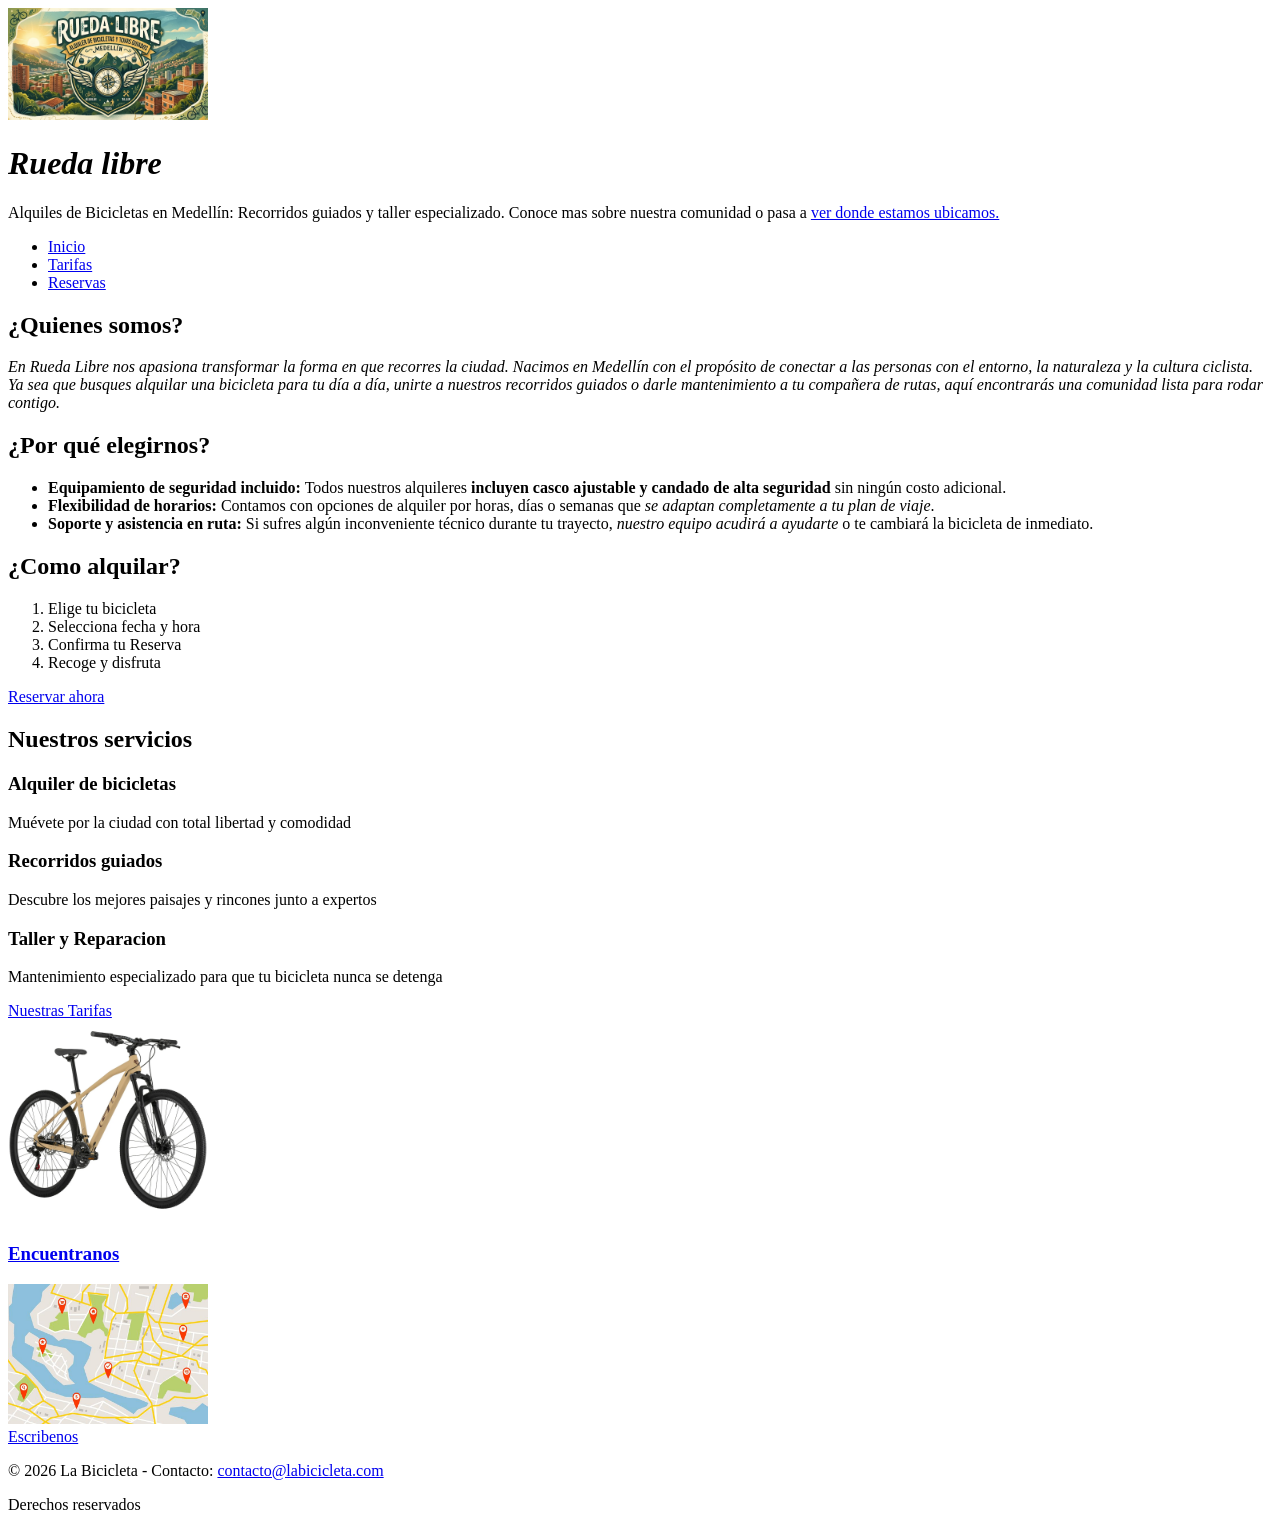
==== index.html @ 4941e39b "reto dia 2" ====
<!DOCTYPE html>
<html lang="es">
<head>
    <meta charset="UTF-8">
    <meta name="viewport" content="width=device-width, initial-scale=1.0">
    <title>Rueda libre</title>
</head>
<body>
    <header>
        <img src="img/portada.jfif" alt="Rua's logo" width="200">
        <h1><strong><em>Rueda libre</em></strong></h1>
        <p>Alquiles de Bicicletas en Medellín: Recorridos guiados y taller especializado.
            Conoce mas sobre nuestra comunidad o pasa a <a href="#encuentranos">ver donde estamos ubicamos.<br></a>
        </p>
    </header>
    <nav>
        <ul>
            <li><a href="index.html">Inicio</a></li>
            <li><a href="paginas/tarifas.html">Tarifas</a></li>
            <li><a href="paginas/reservas.html">Reservas</a></li>
        </ul>
    </nav>
    <main>
        <section>
            <h2>¿Quienes somos?</h2>
            <p>
            <em>En Rueda Libre nos apasiona transformar la forma en que recorres la ciudad. Nacimos en Medellín con el propósito de
            conectar a las personas con el entorno, la naturaleza y la cultura ciclista. Ya sea que busques alquilar una bicicleta
            para tu día a día, unirte a nuestros recorridos guiados o darle mantenimiento a tu compañera de rutas, aquí encontrarás
            una comunidad lista para rodar contigo.</em>
            </p>
        </section>
        <section>
            <h2>¿Por qué elegirnos?</h2>
            <ul>
                <li><strong>Equipamiento de seguridad incluido:</strong> Todos nuestros alquileres <b>incluyen casco ajustable y
                        candado de alta seguridad</b> sin ningún costo adicional.</li>
                <li><strong>Flexibilidad de horarios:</strong> Contamos con opciones de alquiler por horas, días o semanas que <i>se
                        adaptan completamente a tu plan de viaje</i>.</li>
                <li><strong>Soporte y asistencia en ruta:</strong> Si sufres algún inconveniente técnico durante tu trayecto,
                    <i>nuestro equipo acudirá a ayudarte</i> o te cambiará la bicicleta de inmediato.</li>
            </ul>
        </section>
        <section>
            <h2>¿Como alquilar?</h2>
            <ol>
                <li>Elige tu bicicleta</li>
                <li>Selecciona fecha y hora </li>
                <li>Confirma tu Reserva</li>
                <li>Recoge y disfruta</li>
            </ol>
            <p>
                <a href="./paginas/reservas.html#formulario">Reservar ahora</a>
            </p>
        </section>
        <section>
            <h2>Nuestros servicios</h2>
            <section class="servicios-grid">
                <!--
                <dl>                    
                    <dt><strong>Alquiler de bicicletas</strong></dt>
                    <dd>Muévete por la ciudad con total libertad y comodidad</dd>
                    <dt><strong>Recorridos guiados</strong></dt>
                    <dd>Descubre los mejores paisajes y rincones junto a expertos</dd>
                    <dt><strong>Taller y Reparacion</strong></dt>
                    <dd>Mantenimiento especializado para que tu bicicleta nunca se detenga</dd>
                </dl>
                -->
                <article>
                    <h3>Alquiler de bicicletas</h3>
                    <p>Muévete por la ciudad con total libertad y comodidad</p>
                </article>
                <article>
                    <h3>Recorridos guiados</h3>
                    <p>Descubre los mejores paisajes y rincones junto a expertos</p>
                </article>
                <article>
                    <h3>Taller y Reparacion</h3>
                    <p>Mantenimiento especializado para que tu bicicleta nunca se detenga</p>
                </article>
            </section>
        <a href="./paginas/tarifas.html#tarifas_recorridos">Nuestras Tarifas<br></a>
        <img src="img/Bicicleta.webp " alt="Bicicletas de calidad" width="200"><br>
        </section>
    </main>    
        
    <section id="encuentranos">
        <h3><a href="https://www.google.com/maps/place/Museo+de+Arte+Moderno+de+Medell%C3%ADn/@6.2237797,-75.57384,17z/data=!3m1!4b1!4m6!3m5!1s0x8e4429cb4b831d87:0x798ce407ef052ca9!8m2!3d6.2237797!4d-75.57384!16s%2Fm%2F0nd4j6l?entry=ttu&g_ep=EgoyMDI2MTAxOC4wIKXMDSoASAFQAw%3D%3D" target="_blank">Encuentranos<br></a></h3>
        <a href="https://www.google.com/maps/place/Museo+de+Arte+Moderno+de+Medell%C3%ADn/@6.2237797,-75.57384,17z/data=!3m1!4b1!4m6!3m5!1s0x8e4429cb4b831d87:0x798ce407ef052ca9!8m2!3d6.2237797!4d-75.57384!16s%2Fm%2F0nd4j6l?entry=ttu&g_ep=EgoyMDI2MTAxOC4wIKXMDSoASAFQAw%3D%3D" target="_blank">
            <img src="img/mapa.jpg" alt="Ubicacion en tiempo real" width="200"><br>
        </a>
        <a href="mailto:santirua2011@hotmail.com" target="_blank">Escribenos<br></a>
    </section>

    <footer>
        <p>&copy; 2026 La Bicicleta - Contacto: <a href="mailto:contacto@labicicleta.com">contacto@labicicleta.com</a></p>
        <p>Derechos reservados</p>
    </footer>
    
</body>
</html>
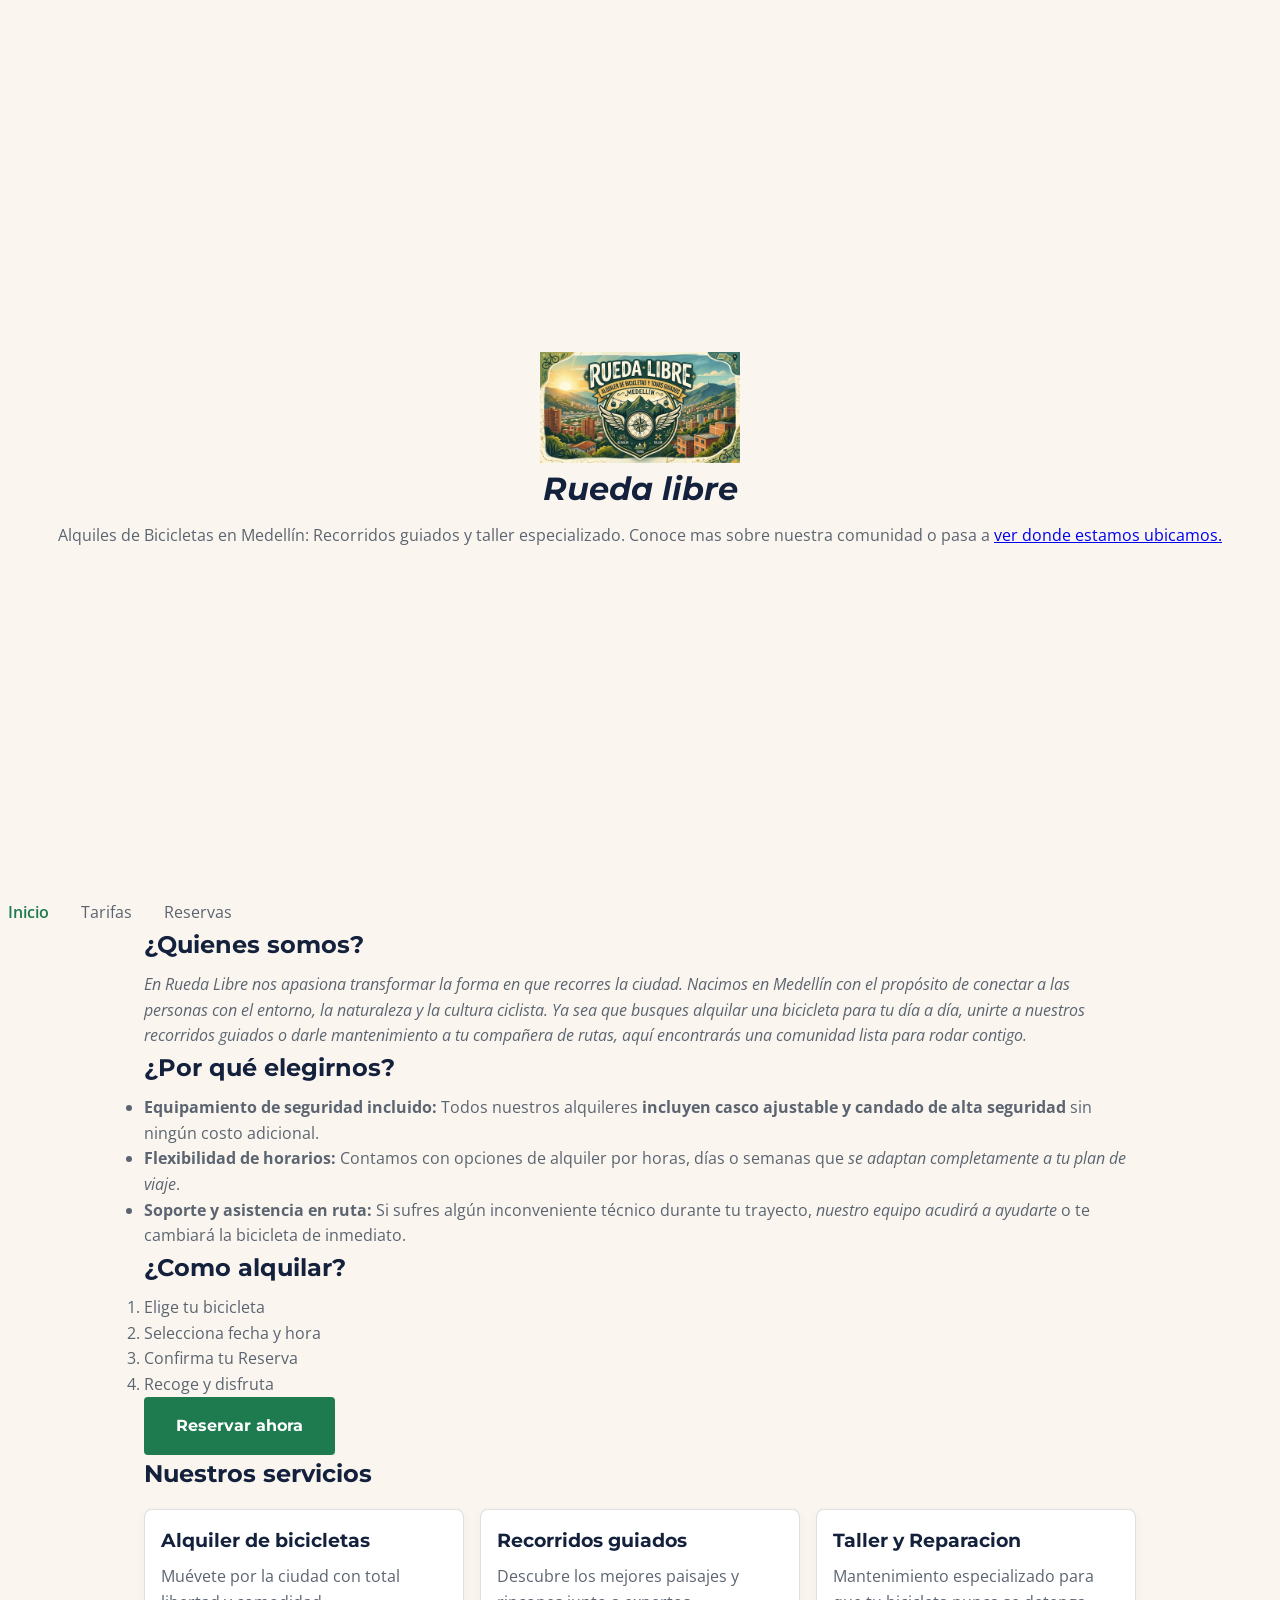
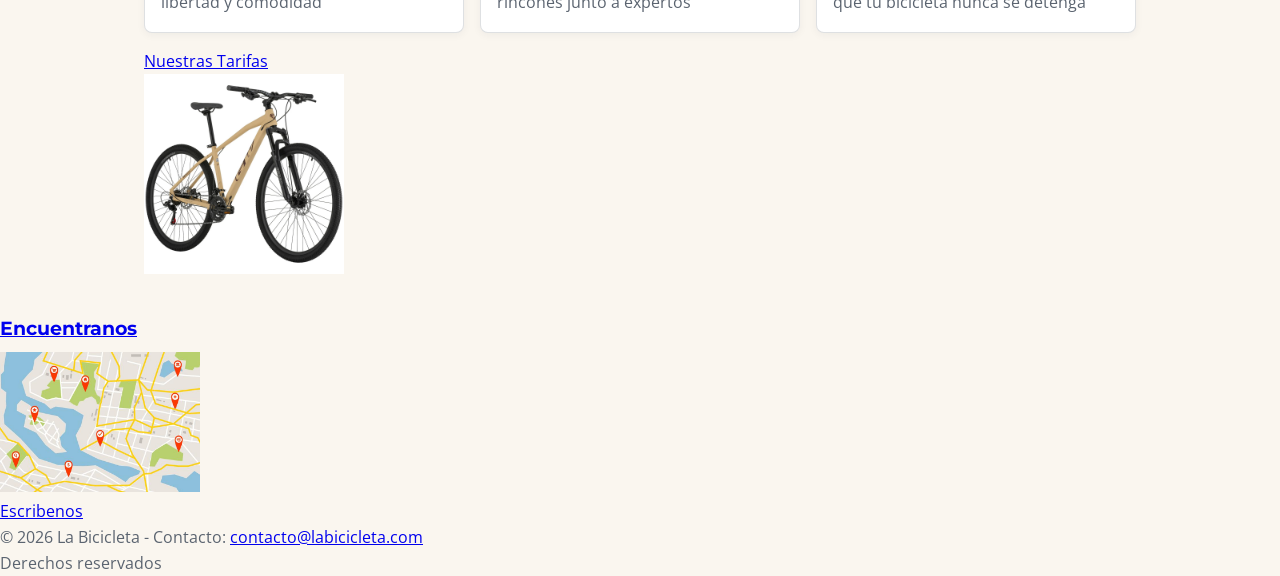
==== commit 722a5518: "css casi terminado" ====
--- a/index.html
+++ b/index.html
@@ -4,6 +4,11 @@
     <meta charset="UTF-8">
     <meta name="viewport" content="width=device-width, initial-scale=1.0">
     <title>Rueda libre</title>
+    <link rel="stylesheet" href="./css/styles.css">
+    <link rel="preconnect" href="https://fonts.googleapis.com">
+    <link rel="preconnect" href="https://fonts.gstatic.com" crossorigin>
+    <link href="https://fonts.googleapis.com/css2?family=Montserrat:ital,wght@0,100..900;1,100..900&family=Open+Sans:ital,wght@0,300..800;1,300..800&display=swap" rel="stylesheet">
+    
 </head>
 <body>
     <header>
@@ -14,8 +19,8 @@
         </p>
     </header>
     <nav>
-        <ul>
-            <li><a href="index.html">Inicio</a></li>
+        <ul id="menu">
+            <li><a href="index.html" class="activo">Inicio</a></li>
             <li><a href="paginas/tarifas.html">Tarifas</a></li>
             <li><a href="paginas/reservas.html">Reservas</a></li>
         </ul>
@@ -50,10 +55,9 @@
                 <li>Recoge y disfruta</li>
             </ol>
             <p>
-                <a href="./paginas/reservas.html#formulario">Reservar ahora</a>
+                <a href="./paginas/reservas.html#formulario" class="btn">Reservar ahora</a>
             </p>
         </section>
-        <section>
             <h2>Nuestros servicios</h2>
             <section class="servicios-grid">
                 <!--
@@ -78,14 +82,17 @@
                     <h3>Taller y Reparacion</h3>
                     <p>Mantenimiento especializado para que tu bicicleta nunca se detenga</p>
                 </article>
+                <p>
+                    <a href="./paginas/tarifas.html#tarifas_recorridos">Nuestras Tarifas<br></a>
+                    <img src="img/Bicicleta.webp" alt="Bicicletas de calidad" width="200"><br>
+                </p>
             </section>
-        <a href="./paginas/tarifas.html#tarifas_recorridos">Nuestras Tarifas<br></a>
-        <img src="img/Bicicleta.webp " alt="Bicicletas de calidad" width="200"><br>
-        </section>
+            
+        
     </main>    
         
     <section id="encuentranos">
-        <h3><a href="https://www.google.com/maps/place/Museo+de+Arte+Moderno+de+Medell%C3%ADn/@6.2237797,-75.57384,17z/data=!3m1!4b1!4m6!3m5!1s0x8e4429cb4b831d87:0x798ce407ef052ca9!8m2!3d6.2237797!4d-75.57384!16s%2Fm%2F0nd4j6l?entry=ttu&g_ep=EgoyMDI2MTAxOC4wIKXMDSoASAFQAw%3D%3D" target="_blank">Encuentranos<br></a></h3>
+        <h3><a href="https://www.google.com/maps/place/Museo+de+Arte+Moderno+de+Medell%C3%ADn/@6.2237797,-75.57384,17z/data=!3m1!4b1!4m6!3m5!1s0x8e4429cb4b831d87:0x798ce407ef052ca9!8m2!3d6.2237797!4d-75.57384!16s%2Fm%2F0nd4j6l?entry=ttu&g_ep=EgoyMDI2MTAxOC4wIKXMDSoASAFQAw%3D%3D" target="_blank">Encuentranos</a></h3>
         <a href="https://www.google.com/maps/place/Museo+de+Arte+Moderno+de+Medell%C3%ADn/@6.2237797,-75.57384,17z/data=!3m1!4b1!4m6!3m5!1s0x8e4429cb4b831d87:0x798ce407ef052ca9!8m2!3d6.2237797!4d-75.57384!16s%2Fm%2F0nd4j6l?entry=ttu&g_ep=EgoyMDI2MTAxOC4wIKXMDSoASAFQAw%3D%3D" target="_blank">
             <img src="img/mapa.jpg" alt="Ubicacion en tiempo real" width="200"><br>
         </a>
--- a/css/styles.css
+++ b/css/styles.css
@@ -0,0 +1,262 @@
+*,
+*::before,
+*::after {
+    box-sizing: border-box;
+    margin: 0;
+    padding: 0;
+}
+
+main{
+
+    max-width: 65rem; 
+    margin: 0 auto; 
+    padding: 0 1.5rem;
+}
+
+header {
+    min-height: 100vh;/* Ocupa al menos el 100% del alto de la pantalla del usuario */
+    display: flex;
+    flex-direction: column;
+    justify-content: center;
+    align-items: center;
+    text-align: center;
+}
+
+:root {
+    --color-primario: #5d44ff;
+    --verde-ruta: #1E7A4F;
+    --naranja-pedal: #F39A2B;
+    --azul-noche: #14213D;
+    --crema: #FAF6EF;
+    --gris-asfalto: #5B6470;
+    --blanco: #FFFFFF;
+
+    /* familia tipografica */
+    --tipog-titulo: 'Montserrat', system-ui, -apple-system, sans-serif;
+    --tipog-cuerpo: 'Open Sans', system-ui, -apple-system, BlinkMacSystemFont, 'Segoe UI', Roboto, Oxygen, Ubuntu, Cantarell, sans-serif;
+
+    /*espaciado*/
+    --espacio-sm: 0.5rem;   /* Pequeño (aprox. 8px) */
+    --espacio-md: 1rem;     /* Mediano (aprox. 16px) */
+    --espacio-lg: 2rem;     /* Grande (aprox. 32px) */
+
+}
+
+body {
+    background-color: var(--crema);
+    color: var(--gris-asfalto);
+    font-family: var(--tipog-cuerpo);
+    line-height: 1.6;
+}
+h1, h2, h3 {
+    font-family: var(--tipog-titulo);
+    color: var(--azul-noche);
+    margin-bottom: var(--espacio-sm);
+}
+
+
+.card {
+    padding: var(--espacio-md);
+    border-radius: var(--espacio-md);
+    margin-bottom: var(--espacio-lg);
+
+}
+
+
+.btn {
+    background: var(--verde-ruta);
+    color: #FFF;
+    border: none;
+    font-family: var(--tipog-titulo);
+    padding: 0.75rem 1.5rem;
+    border-radius: 4px;
+    font-weight: bold;
+    cursor: pointer;
+    text-decoration: none;
+    display: inline-block;
+    text-align: center;
+    transition: background-color 0.2s ease, color 0.2s ease;
+}
+
+.btn:hover {
+    filter: brightness(1.15);
+    background-color: var(--naranja-pedal);
+    color: var(--azul-noche);
+}
+
+.btn:focus{
+    background-color: var(--naranja-pedal);
+    color: var(--azul-noche);
+    outline: 3px solid var(--azul-noche);
+    outline-offset: 2px;
+}
+
+
+.seccion-clara {
+    background-color: var(--crema);
+    color: var(--gris-asfalto);
+}
+
+.seccion-clara h1,
+.seccion-clara h2,
+.seccion-clara h3 {
+    color: var(--azul-noche);    
+}
+
+.seccion-oscura {
+    background-color: var(--azul-noche);
+    color: var(--blanco);    
+}
+
+.seccion-oscura h1,
+.seccion-oscura h2,
+.seccion-oscura h3 {
+    color: var(--crema);
+}
+
+#menu a {
+    color: var(--gris-asfalto);
+    text-decoration: none;
+    padding: 0.25rem 0.5rem;
+    transition: color 0.2s ease;
+}
+
+#menu a.activo {
+    color: var(--verde-ruta);
+    font-weight: 600;
+}
+#menu a:hover {
+    color: var(--naranja-pedal);
+}
+#menu a:focus {
+    outline: 2px solid var(--naranja-pedal);
+    outline-offset: 2px;
+    background-color: rgba(243, 154, 43, 0.1);
+}
+
+#menu {
+    list-style: none;
+    display: flex;
+    gap: var(--espacio-md);
+    align-items: center;
+}
+
+input:focus, 
+textarea:focus, 
+select:focus {
+    outline: none;
+    border-color: var(--naranja-pedal);
+    box-shadow: 0 0 0 3px rgba(243, 154, 43, 0.3);
+}
+
+input[type="text"],
+input[type="email"],
+input[type="date"],
+input[type="tel"],
+input[type="number"],
+select,
+textarea {
+    width: 100%;
+    padding: 0.75rem 1rem;
+    border: 1px solid rgba(91, 100, 112, 0.3);
+    border-radius: 4px;
+    background-color: var(--blanco);
+    font-family: var(--tipog-cuerpo);
+    color: var(--gris-asfalto);
+}
+
+.servicios-grid {
+    display: grid;
+    grid-template-columns: repeat(auto-fit, minmax(250px, 1fr));
+    gap: var(--espacio-md);
+    margin-top: var(--espacio-md);
+    margin-bottom: var(--espacio-lg);
+}
+
+.servicios-grid article {
+    background-color: var(--blanco);
+    border: 1px solid rgba(91, 100, 112, 0.2);
+    border-radius: var(--espacio-sm);
+    padding: var(--espacio-md);
+    /* Relleno interior con variable */
+    box-shadow: 0 2px 8px rgba(20, 33, 61, 0.05);
+    /* Sombra ligera con azul noche */
+    transition: transform 0.2s ease, box-shadow 0.2s ease;
+}
+
+.servicios-grid article:hover {
+    transform: translate(-4px);
+    box-shadow: 0 4px 12 px rgba(20, 33, 61, 0.1);
+}
+
+.servicios-grid article img {
+    width: 100%;
+    height: auto;
+    border-radius: 4px;
+    margin-bottom: var(--espacio-md);
+}
+
+table {
+    width: 100%;
+    border-collapse: collapse;
+    margin-bottom: var(--espacio-md);
+    background-color: var(--espacio-md);
+    border-radius: 4px;
+    overflow: hidden;
+    box-shadow: 0 2px 8px rgba(20, 33, 61, 0.05);
+}
+
+th, td{
+    padding: 0.75rem 1rem;
+    text-align: left;
+    border-bottom: 1px solid rgba(91, 100, 112, 0.2);
+}
+
+th {
+    background-color: var(--azul-noche);
+    color: var(--blanco);
+    font-family: var(--tipog-titulo);
+    font-weight: bold;
+}
+
+tbody tr:nth-child(even) {
+    background-color: var(--crema);
+}
+
+tbody tr:hover {
+    background-color: rgba(243, 154, 43, 0.05);
+}
+
+.form-group,
+form div {
+    margin-bottom: var(--espacio-md);
+}
+
+label {
+    display: block;
+    margin-bottom: var(--espacio-md);
+    font-family: var(--tipog-titulo);
+    font-weight: 600;
+    color: var(--azul-noche);
+}
+
+button[type="submit"],
+.btn {
+    padding: 1rem 2rem;
+        font-size: 1rem;
+        font-family: var(--tipog-titulo);
+        font-weight: 700;
+        background-color: var(--verde-ruta);
+        color: var(--blanco);
+        border: none;
+        border-radius: 4px;
+        cursor: pointer;
+        display: inline-block;
+        transition: background-color 0.2s ease;
+}
+
+button[type="submit"]:hover,
+.btn:hover {
+    background-color: var(--naranja-pedal);
+    color: var(--azul-noche);
+}
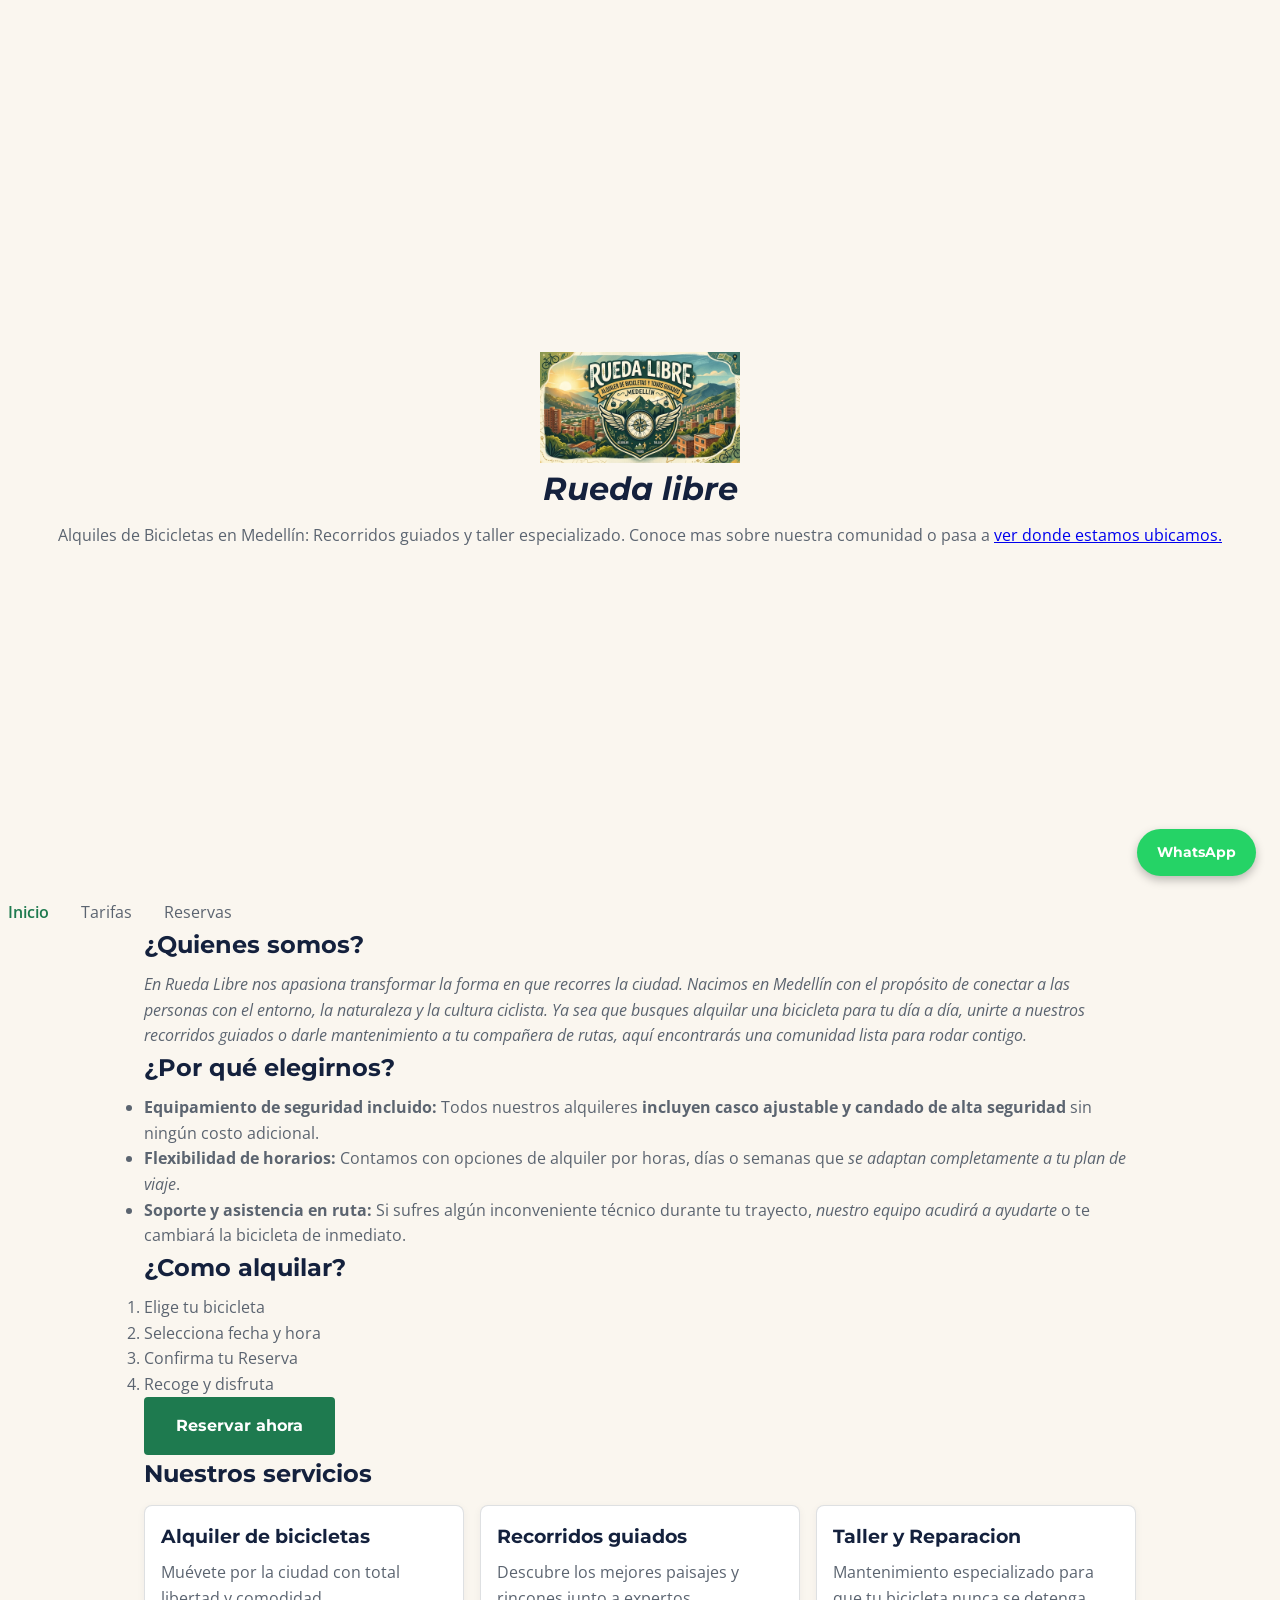
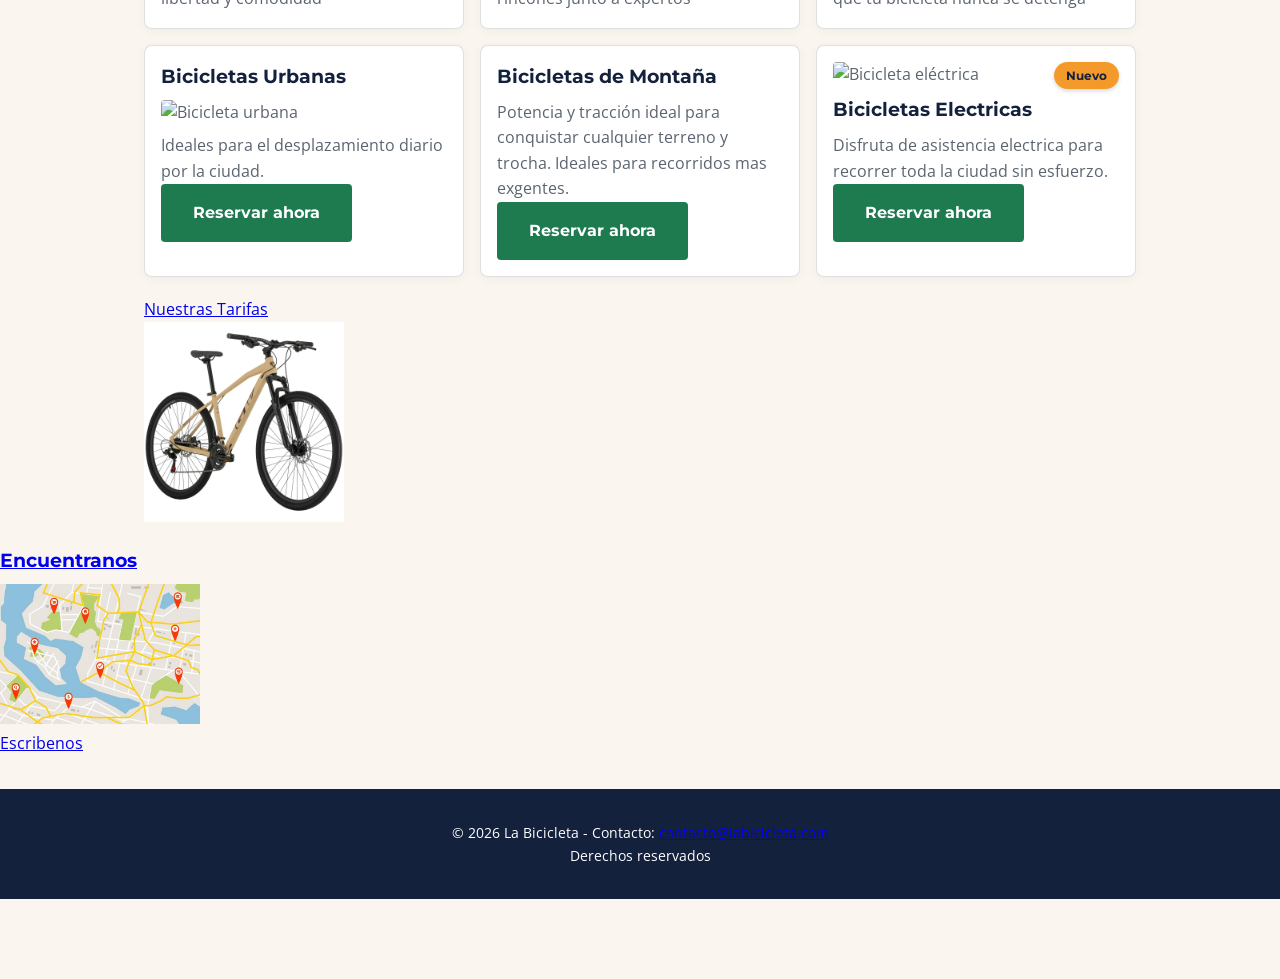
==== commit 0eb1bbb2: "feat dia 3" ====
--- a/index.html
+++ b/index.html
@@ -70,17 +70,35 @@
                     <dd>Mantenimiento especializado para que tu bicicleta nunca se detenga</dd>
                 </dl>
                 -->
-                <article>
+                <article class="tarjeta">
                     <h3>Alquiler de bicicletas</h3>
                     <p>Muévete por la ciudad con total libertad y comodidad</p>
                 </article>
-                <article>
+                <article class="tarjeta">
                     <h3>Recorridos guiados</h3>
                     <p>Descubre los mejores paisajes y rincones junto a expertos</p>
                 </article>
-                <article>
+                <article class="tarjeta">
                     <h3>Taller y Reparacion</h3>
                     <p>Mantenimiento especializado para que tu bicicleta nunca se detenga</p>
+                </article>
+                <article class="tarjeta">
+                    <h3>Bicicletas Urbanas</h3>
+                    <img src="../img/bicicleta-urbana.jpg" alt="Bicicleta urbana">
+                    <p>Ideales para el desplazamiento diario por la ciudad.</p>
+                    <a href="paginas/reservas.html" class="btn">Reservar ahora</a>
+                </article>
+                <article class="tarjeta">
+                    <h3>Bicicletas de Montaña</h3>
+                    <p>Potencia y tracción ideal para conquistar cualquier terreno y trocha. Ideales para recorridos mas exgentes.</p>
+                    <a href="paginas/reservas.html" class="btn">Reservar ahora</a>
+                </article>
+                <article class="tarjeta">
+                    <span class="etiqueta-nuevo">Nuevo</span>
+                    <img src="../img/bicicleta-electrica.jpg" alt="Bicicleta eléctrica">
+                    <h3>Bicicletas Electricas</h3>
+                    <p>Disfruta de asistencia electrica para recorrer toda la ciudad sin esfuerzo. </p>
+                    <a href="paginas/reservas.html" class="btn">Reservar ahora</a>
                 </article>
                 <p>
                     <a href="./paginas/tarifas.html#tarifas_recorridos">Nuestras Tarifas<br></a>
@@ -100,6 +118,9 @@
     </section>
 
     <footer>
+        <a href="https://wa.me/573000000000" target="_blank" rel="noopener noreferrer" class="btn-whatsapp">
+            WhatsApp
+        </a>
         <p>&copy; 2026 La Bicicleta - Contacto: <a href="mailto:contacto@labicicleta.com">contacto@labicicleta.com</a></p>
         <p>Derechos reservados</p>
     </footer>
--- a/css/styles.css
+++ b/css/styles.css
@@ -1,27 +1,4 @@
-*,
-*::before,
-*::after {
-    box-sizing: border-box;
-    margin: 0;
-    padding: 0;
-}
-
-main{
-
-    max-width: 65rem; 
-    margin: 0 auto; 
-    padding: 0 1.5rem;
-}
-
-header {
-    min-height: 100vh;/* Ocupa al menos el 100% del alto de la pantalla del usuario */
-    display: flex;
-    flex-direction: column;
-    justify-content: center;
-    align-items: center;
-    text-align: center;
-}
-
+/* Variables de diseño */
 :root {
     --color-primario: #5d44ff;
     --verde-ruta: #1E7A4F;
@@ -42,59 +19,41 @@
 
 }
 
+/*Configuracion global*/
+
+*,
+*::before,
+*::after {
+    box-sizing: border-box;
+    margin: 0;
+    padding: 0;
+}
+
 body {
     background-color: var(--crema);
     color: var(--gris-asfalto);
     font-family: var(--tipog-cuerpo);
     line-height: 1.6;
-}
+    padding-bottom: 5rem;
+}
+
+main{
+
+    max-width: 65rem; 
+    margin: 0 auto; 
+    padding: 0 1.5rem;
+}
+
 h1, h2, h3 {
     font-family: var(--tipog-titulo);
     color: var(--azul-noche);
     margin-bottom: var(--espacio-sm);
 }
 
-
-.card {
-    padding: var(--espacio-md);
-    border-radius: var(--espacio-md);
-    margin-bottom: var(--espacio-lg);
-
-}
-
-
-.btn {
-    background: var(--verde-ruta);
-    color: #FFF;
-    border: none;
-    font-family: var(--tipog-titulo);
-    padding: 0.75rem 1.5rem;
-    border-radius: 4px;
-    font-weight: bold;
-    cursor: pointer;
-    text-decoration: none;
-    display: inline-block;
-    text-align: center;
-    transition: background-color 0.2s ease, color 0.2s ease;
-}
-
-.btn:hover {
-    filter: brightness(1.15);
-    background-color: var(--naranja-pedal);
-    color: var(--azul-noche);
-}
-
-.btn:focus{
-    background-color: var(--naranja-pedal);
-    color: var(--azul-noche);
-    outline: 3px solid var(--azul-noche);
-    outline-offset: 2px;
-}
-
-
-.seccion-clara {
-    background-color: var(--crema);
-    color: var(--gris-asfalto);
+.seccion-oscura h1,
+.seccion-oscura h2,
+.seccion-oscura h3 {
+    color: var(--crema);
 }
 
 .seccion-clara h1,
@@ -103,15 +62,22 @@
     color: var(--azul-noche);    
 }
 
-.seccion-oscura {
-    background-color: var(--azul-noche);
-    color: var(--blanco);    
-}
-
-.seccion-oscura h1,
-.seccion-oscura h2,
-.seccion-oscura h3 {
-    color: var(--crema);
+/*Encabezado y navegacion*/
+
+header {
+    min-height: 100vh;/* Ocupa al menos el 100% del alto de la pantalla del usuario */
+    display: flex;
+    flex-direction: column;
+    justify-content: center;
+    align-items: center;
+    text-align: center;
+}
+
+#menu {
+    list-style: none;
+    display: flex;
+    gap: var(--espacio-md);
+    align-items: center;
 }
 
 #menu a {
@@ -134,19 +100,110 @@
     background-color: rgba(243, 154, 43, 0.1);
 }
 
-#menu {
-    list-style: none;
-    display: flex;
+/*Tarjetas y servicios*/
+
+.servicios-grid {
+    display: grid;
+    grid-template-columns: repeat(auto-fit, minmax(250px, 1fr));
     gap: var(--espacio-md);
-    align-items: center;
-}
-
-input:focus, 
-textarea:focus, 
-select:focus {
-    outline: none;
-    border-color: var(--naranja-pedal);
-    box-shadow: 0 0 0 3px rgba(243, 154, 43, 0.3);
+    margin-top: var(--espacio-md);
+    margin-bottom: var(--espacio-md);
+}
+
+
+
+.servicios-grid article img {
+    width: 100%;
+    height: auto;
+    border-radius: 4px;
+    margin-bottom: var(--espacio-md);
+}
+.tarjeta, 
+.servicios-grid article {
+    position: relative;
+    background-color: var(--blanco);
+    border: 1px solid rgba(91, 100, 112, 0.2);
+    border-radius: var(--espacio-sm);
+    padding: var(--espacio-md);
+    box-shadow: 0 2px 8px rgba(20, 33, 61, 0.05);
+    overflow: hidden;
+    transition: transform 0.2s ease, box-shadow 0.2s ease;
+}
+.tarjeta, 
+.servicios-grid article:hover {
+    transform: translateY(-4px);
+    box-shadow: 0 4px 12px rgba(20, 33, 61, 0.1);
+}
+
+.tarjeta img,
+.servicios-grid article img {
+    width: 100%;
+    height: auto;
+    border-radius: 4px;
+    margin-bottom: var(--espacio-sm);
+}
+
+.etiqueta-nuevo {
+    position: absolute;
+    top: 1rem;
+    right: 1rem;
+    background-color: var(--naranja-pedal);
+    color: var(--azul-noche);
+    font-family: var(--tipog-titulo);
+    font-size: 0.75rem;
+    font-weight: bold;
+    padding: 0.25rem 0.75rem;
+    border-radius: 50px;
+    box-shadow: 0 2px 4px rgba(0, 0, 0, 0.15);
+    z-index: 10;
+}
+
+/*Tablas */
+
+table {
+    width: 100%;
+    border-collapse: collapse;
+    margin-bottom: var(--espacio-md);
+    background-color: var(--blanco);
+    border-radius: 4px;
+    overflow: hidden;
+    box-shadow: 0 2px 8px rgba(20, 33, 61, 0.05);
+}
+
+th, td{
+    padding: 0.75rem 1rem;
+    text-align: left;
+    border-bottom: 1px solid rgba(91, 100, 112, 0.2);
+}
+
+th {
+    background-color: var(--azul-noche);
+    color: var(--blanco);
+    font-family: var(--tipog-titulo);
+    font-weight: bold;
+}
+
+tbody tr:nth-child(even) {
+    background-color: var(--crema);
+}
+
+tbody tr:hover {
+    background-color: rgba(243, 154, 43, 0.05);
+}
+
+/*Formularios*/
+
+.formulario,
+form div {
+    margin-bottom: var(--espacio-md);
+}
+
+label {
+    display: block;
+    margin-bottom: var(--espacio-md);
+    font-family: var(--tipog-titulo);
+    font-weight: 600;
+    color: var(--azul-noche);
 }
 
 input[type="text"],
@@ -165,98 +222,95 @@
     color: var(--gris-asfalto);
 }
 
-.servicios-grid {
-    display: grid;
-    grid-template-columns: repeat(auto-fit, minmax(250px, 1fr));
-    gap: var(--espacio-md);
-    margin-top: var(--espacio-md);
-    margin-bottom: var(--espacio-lg);
-}
-
-.servicios-grid article {
-    background-color: var(--blanco);
-    border: 1px solid rgba(91, 100, 112, 0.2);
-    border-radius: var(--espacio-sm);
-    padding: var(--espacio-md);
-    /* Relleno interior con variable */
-    box-shadow: 0 2px 8px rgba(20, 33, 61, 0.05);
-    /* Sombra ligera con azul noche */
-    transition: transform 0.2s ease, box-shadow 0.2s ease;
-}
-
-.servicios-grid article:hover {
-    transform: translate(-4px);
-    box-shadow: 0 4px 12 px rgba(20, 33, 61, 0.1);
-}
-
-.servicios-grid article img {
-    width: 100%;
-    height: auto;
-    border-radius: 4px;
-    margin-bottom: var(--espacio-md);
-}
-
-table {
-    width: 100%;
-    border-collapse: collapse;
-    margin-bottom: var(--espacio-md);
-    background-color: var(--espacio-md);
-    border-radius: 4px;
-    overflow: hidden;
-    box-shadow: 0 2px 8px rgba(20, 33, 61, 0.05);
-}
-
-th, td{
-    padding: 0.75rem 1rem;
-    text-align: left;
-    border-bottom: 1px solid rgba(91, 100, 112, 0.2);
-}
-
-th {
+input:focus, 
+textarea:focus, 
+select:focus {
+    outline: none;
+    border-color: var(--naranja-pedal);
+    box-shadow: 0 0 0 3px rgba(243, 154, 43, 0.3);
+}
+
+/*Botones*/
+
+.btn,
+button[type="submit"] {
+    display: inline-block;
+    padding: 1rem 2rem;
+    font-size: 1rem;
+    font-family: var(--tipog-titulo);
+    font-weight: 700;
+    background-color: var(--verde-ruta);
+    color: var(--blanco);
+    border: none;
+    border-radius: 4px;
+    cursor: pointer;
+    text-decoration: none;
+    text-align: center;
+    transition: background-color 0.2s ease;
+}
+
+button[type="submit"]:hover,
+.btn:hover {
+    filter: brightness(1.15);
+    background-color: var(--naranja-pedal);
+    color: var(--azul-noche);
+}
+.btn:focus{
+    background-color: var(--naranja-pedal);
+    color: var(--azul-noche);
+    outline: 3px solid var(--azul-noche);
+    outline-offset: 2px;
+}
+
+
+.btn-whatsapp{
+    position: fixed;
+    bottom: 1.5rem;
+    right: 1.5rem;
+    background-color: #25D366;
+    color: #FFFFFF;
+    font-family: var(--tipog-titulo);
+    font-size: 0.9rem;
+    font-weight: bold;
+    padding: 0.75rem 1.25rem;
+    border-radius: 50px;
+    text-decoration: none;
+    box-shadow: 0 4px 10px rgba(0, 0, 0, 0.25);
+    z-index: 1000;
+    transition: transform 0.2s ease, background-color 0.2s ease;
+}
+
+.btn-whatsapp:hover{
+    background-color: #128C7E;
+    transform: translateY(-2px);
+}
+.btn-whatsapp:focus{
+    outline: none;
+    box-shadow: 0 0 0 3px rgba(37, 211, 102, 0.4);
+}
+
+
+/*Secciones claras y contenedores*/
+
+.seccion-clara {
+    background-color: var(--crema);
+    color: var(--gris-asfalto);
+    padding: var(--espacio-md) 0;
+}
+
+.seccion-oscura {
     background-color: var(--azul-noche);
     color: var(--blanco);
-    font-family: var(--tipog-titulo);
-    font-weight: bold;
-}
-
-tbody tr:nth-child(even) {
-    background-color: var(--crema);
-}
-
-tbody tr:hover {
-    background-color: rgba(243, 154, 43, 0.05);
-}
-
-.form-group,
-form div {
-    margin-bottom: var(--espacio-md);
-}
-
-label {
-    display: block;
-    margin-bottom: var(--espacio-md);
-    font-family: var(--tipog-titulo);
-    font-weight: 600;
-    color: var(--azul-noche);
-}
-
-button[type="submit"],
-.btn {
-    padding: 1rem 2rem;
-        font-size: 1rem;
-        font-family: var(--tipog-titulo);
-        font-weight: 700;
-        background-color: var(--verde-ruta);
-        color: var(--blanco);
-        border: none;
-        border-radius: 4px;
-        cursor: pointer;
-        display: inline-block;
-        transition: background-color 0.2s ease;
-}
-
-button[type="submit"]:hover,
-.btn:hover {
-    background-color: var(--naranja-pedal);
-    color: var(--azul-noche);
-}+    padding: var(--espacio-md) 0;
+}
+
+footer {
+    background-color: var(--azul-noche);
+    color: var(--blanco);
+    text-align: center;
+    padding: var(--espacio-lg) 0;
+    margin-top: var(--espacio-lg);
+    font-size: 0.9rem;
+}
+
+
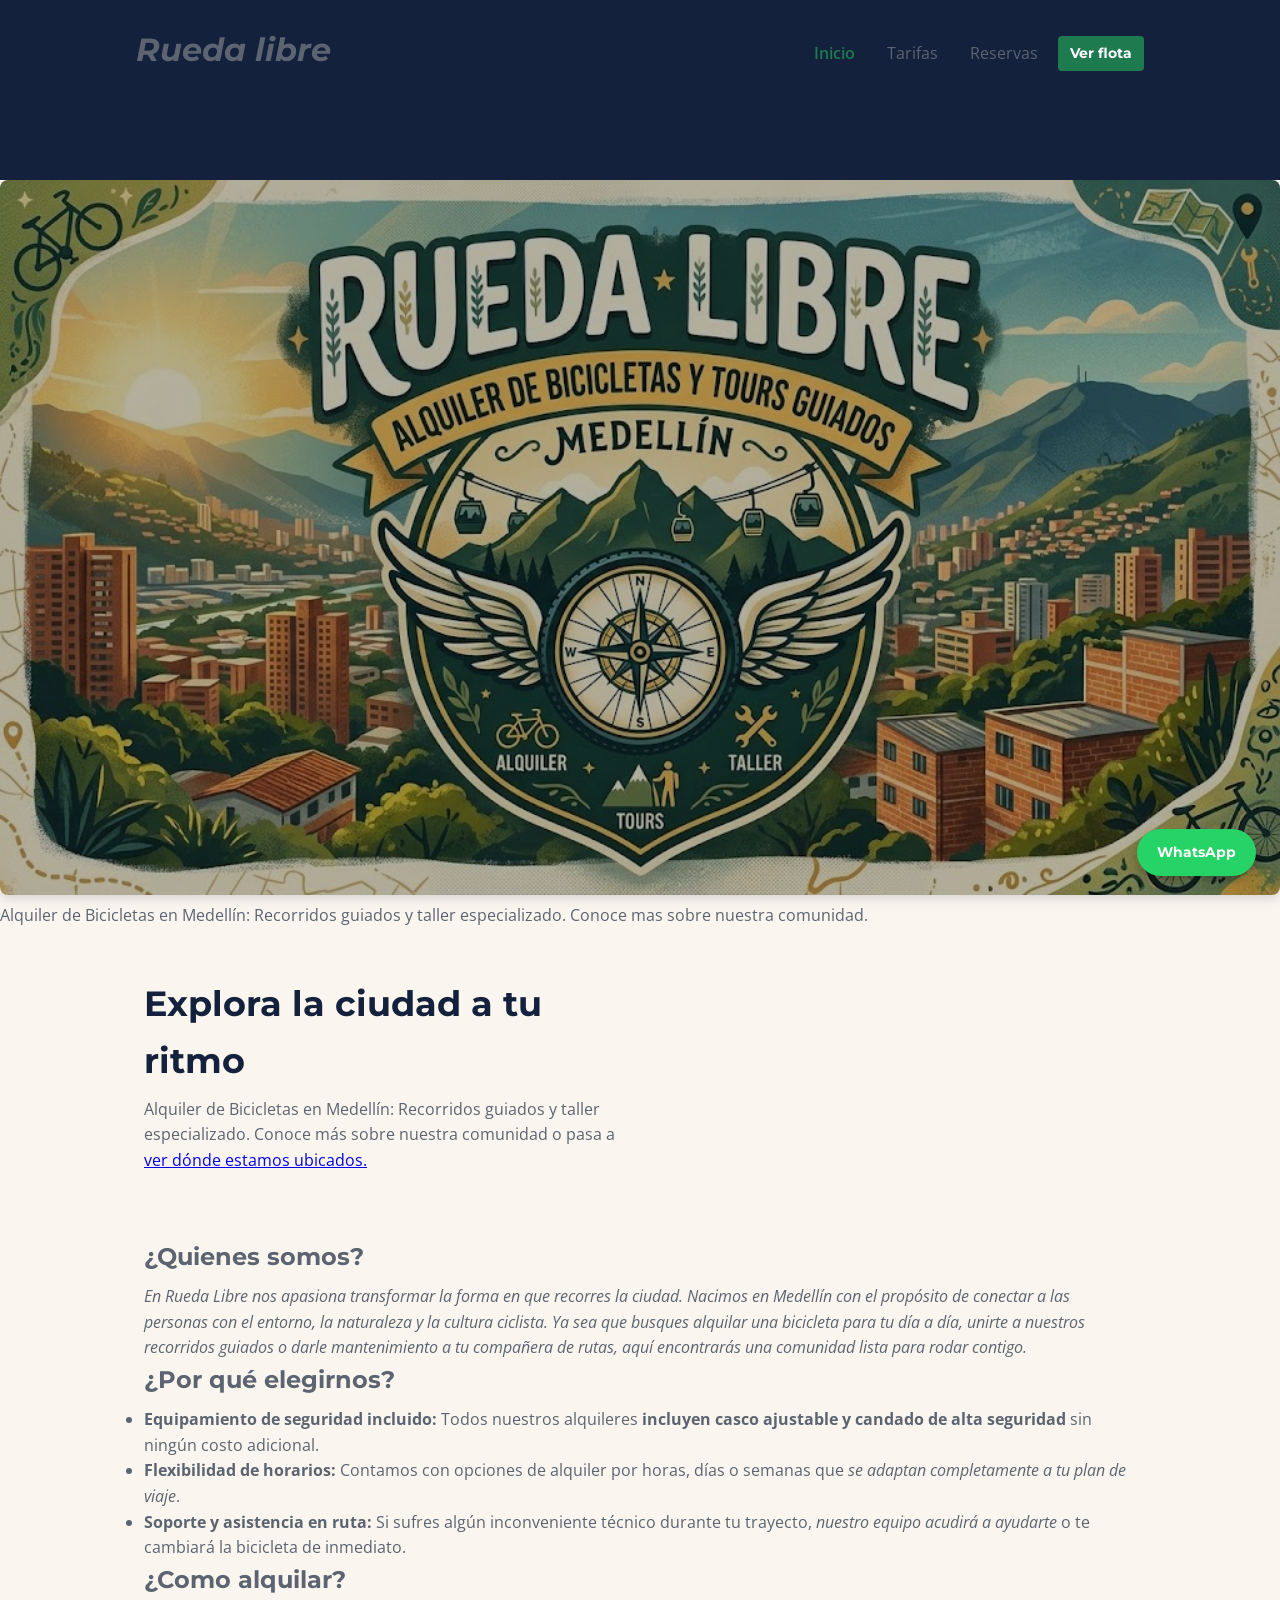
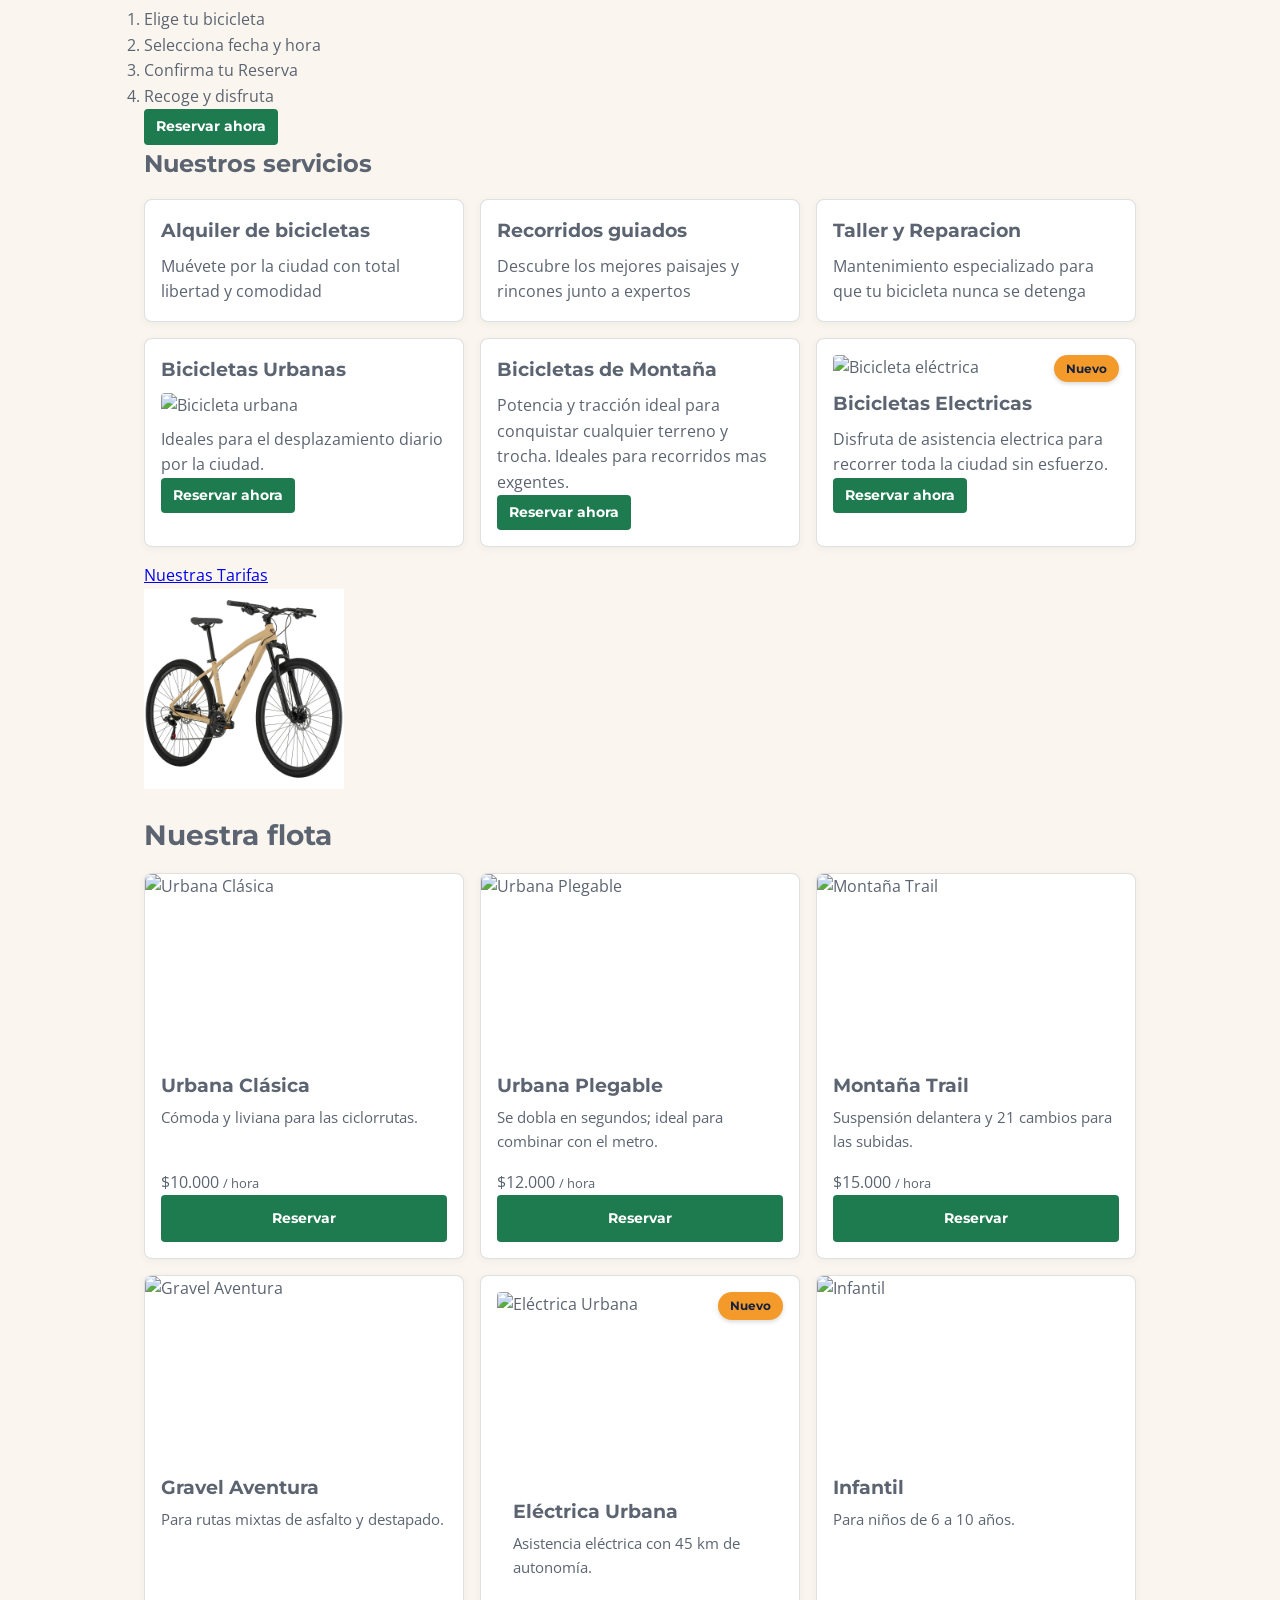
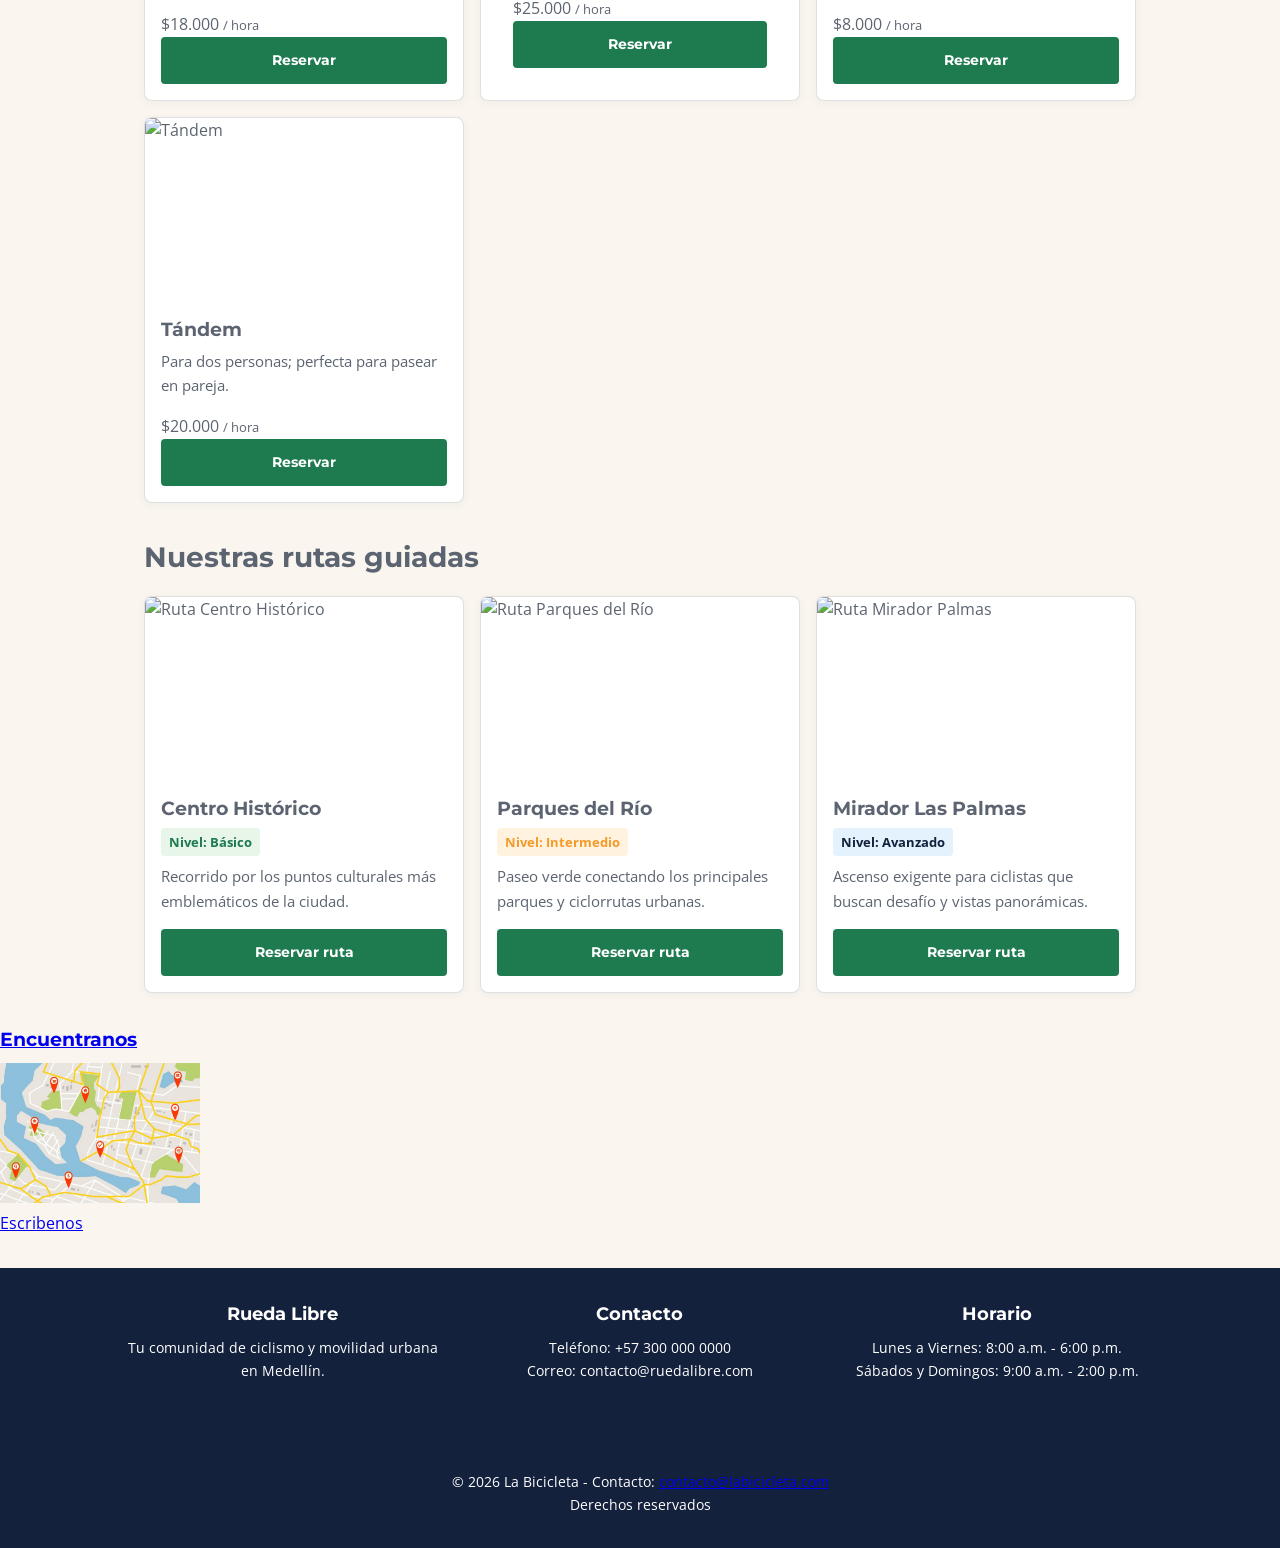
==== commit 07b360a3: "layout" ====
--- a/index.html
+++ b/index.html
@@ -12,19 +12,35 @@
 </head>
 <body>
     <header>
-        <img src="img/portada.jfif" alt="Rua's logo" width="200">
-        <h1><strong><em>Rueda libre</em></strong></h1>
-        <p>Alquiles de Bicicletas en Medellín: Recorridos guiados y taller especializado.
-            Conoce mas sobre nuestra comunidad o pasa a <a href="#encuentranos">ver donde estamos ubicamos.<br></a>
-        </p>
+        <div class="header_container">
+            <h1><strong><em>Rueda libre </em></strong></h1>
+            <div class="nav-flota">                    
+                <nav>
+                    <ul id="menu">
+                        <li><a href="index.html" class="activo  ">Inicio</a></li>
+                        <li><a href="paginas/tarifas.html">Tarifas</a></li>
+                        <li><a href="paginas/reservas.html">Reservas</a></li>
+                    </ul>
+                </nav>
+                <a href="#flota" class="btn">Ver flota</a>
+            </div>                            
+        </div>
     </header>
-    <nav>
-        <ul id="menu">
-            <li><a href="index.html" class="activo">Inicio</a></li>
-            <li><a href="paginas/tarifas.html">Tarifas</a></li>
-            <li><a href="paginas/reservas.html">Reservas</a></li>
-        </ul>
-    </nav>
+    <div class="portada_imagen">
+        <img src="img/portada.jfif" alt="Rua's logo">
+    </div>
+    <p>
+        Alquiler de Bicicletas en Medellín: Recorridos guiados y taller especializado.
+        Conoce mas sobre nuestra comunidad.
+    </p>
+    <section class="portada_inicio">
+        <div class="portada_contenido">
+            <h2>Explora la ciudad a tu ritmo</h2>
+            <p>Alquiler de Bicicletas en Medellín: Recorridos guiados y taller especializado. Conoce más sobre nuestra comunidad o
+                pasa a <a href="#encuentranos">ver dónde estamos ubicados.</a></p>
+        </div>
+    </section>
+    
     <main>
         <section>
             <h2>¿Quienes somos?</h2>
@@ -105,6 +121,127 @@
                     <img src="img/Bicicleta.webp" alt="Bicicletas de calidad" width="200"><br>
                 </p>
             </section>
+            <section class="seccion-flota">
+                <h2>Nuestra flota</h2>
+                <div class="flota-grid">
+            
+                    <!-- Modelo 1: Urbana Clásica -->
+                    <article class="tarjeta-flota">
+                        <img src="../img/urbana-clasica.jpg" alt="Urbana Clásica">
+                        <div class="tarjeta-contenido">
+                            <h3>Urbana Clásica</h3>
+                            <p>Cómoda y liviana para las ciclorrutas.</p>
+                            <span class="precio">$10.000 <small>/ hora</small></span>
+                            <a href="paginas/reservas.html" class="btn">Reservar</a>
+                        </div>
+                    </article>
+            
+                    <!-- Modelo 2: Urbana Plegable -->
+                    <article class="tarjeta-flota">
+                        <img src="../img/urbana-plegable.jpg" alt="Urbana Plegable">
+                        <div class="tarjeta-contenido">
+                            <h3>Urbana Plegable</h3>
+                            <p>Se dobla en segundos; ideal para combinar con el metro.</p>
+                            <span class="precio">$12.000 <small>/ hora</small></span>
+                            <a href="paginas/reservas.html" class="btn">Reservar</a>
+                        </div>
+                    </article>
+            
+                    <!-- Modelo 3: Montaña Trail -->
+                    <article class="tarjeta-flota">
+                        <img src="../img/montana-trail.jpg" alt="Montaña Trail">
+                        <div class="tarjeta-contenido">
+                            <h3>Montaña Trail</h3>
+                            <p>Suspensión delantera y 21 cambios para las subidas.</p>
+                            <span class="precio">$15.000 <small>/ hora</small></span>
+                            <a href="paginas/reservas.html" class="btn">Reservar</a>
+                        </div>
+                    </article>
+            
+                    <!-- Modelo 4: Gravel Aventura -->
+                    <article class="tarjeta-flota">
+                        <img src="../img/gravel-aventura.jpg" alt="Gravel Aventura">
+                        <div class="tarjeta-contenido">
+                            <h3>Gravel Aventura</h3>
+                            <p>Para rutas mixtas de asfalto y destapado.</p>
+                            <span class="precio">$18.000 <small>/ hora</small></span>
+                            <a href="paginas/reservas.html" class="btn">Reservar</a>
+                        </div>
+                    </article>
+            
+                    <!-- Modelo 5: Eléctrica Urbana (Con etiqueta "Nuevo" que ya creamos antes) -->
+                    <article class="tarjeta-flota tarjeta">
+                        <span class="etiqueta-nuevo">Nuevo</span>
+                        <img src="../img/electrica-urbana.jpg" alt="Eléctrica Urbana">
+                        <div class="tarjeta-contenido">
+                            <h3>Eléctrica Urbana</h3>
+                            <p>Asistencia eléctrica con 45 km de autonomía.</p>
+                            <span class="precio">$25.000 <small>/ hora</small></span>
+                            <a href="paginas/reservas.html" class="btn">Reservar</a>
+                        </div>
+                    </article>
+            
+                    <!-- Modelo 6: Infantil -->
+                    <article class="tarjeta-flota">
+                        <img src="../img/infantil.jpg" alt="Infantil">
+                        <div class="tarjeta-contenido">
+                            <h3>Infantil</h3>
+                            <p>Para niños de 6 a 10 años.</p>
+                            <span class="precio">$8.000 <small>/ hora</small></span>
+                            <a href="paginas/reservas.html" class="btn">Reservar</a>
+                        </div>
+                    </article>
+                    <!-- Modelo 7: Tándem -->
+                    <article class="tarjeta-flota">
+                        <img src="../img/tandem.jpg" alt="Tándem">
+                        <div class="tarjeta-contenido">
+                            <h3>Tándem</h3>
+                            <p>Para dos personas; perfecta para pasear en pareja.</p>
+                            <span class="precio">$20.000 <small>/ hora</small></span>
+                            <a href="paginas/reservas.html" class="btn">Reservar</a>
+                        </div>
+                    </article>
+                </div>
+            </section>
+            <section class="seccion-rutas">
+                <h2>Nuestras rutas guiadas</h2>
+                <div class="rutas-grid">
+            
+                    <!-- Ruta 1 -->
+                    <article class="tarjeta-ruta">
+                        <img src="img/ruta-centro.jpg" alt="Ruta Centro Histórico">
+                        <div class="tarjeta-contenido">
+                            <h3>Centro Histórico</h3>
+                            <span class="nivel-badge nivel-basico">Nivel: Básico</span>
+                            <p>Recorrido por los puntos culturales más emblemáticos de la ciudad.</p>
+                            <a href="paginas/reservas.html" class="btn">Reservar ruta</a>
+                        </div>
+                    </article>
+            
+                    <!-- Ruta 2 -->
+                    <article class="tarjeta-ruta">
+                        <img src="img/ruta-parques.jpg" alt="Ruta Parques del Río">
+                        <div class="tarjeta-contenido">
+                            <h3>Parques del Río</h3>
+                            <span class="nivel-badge nivel-intermedio">Nivel: Intermedio</span>
+                            <p>Paseo verde conectando los principales parques y ciclorrutas urbanas.</p>
+                            <a href="paginas/reservas.html" class="btn">Reservar ruta</a>
+                        </div>
+                    </article>
+            
+                    <!-- Ruta 3 -->
+                    <article class="tarjeta-ruta">
+                        <img src="img/ruta-las-palmas.jpg" alt="Ruta Mirador Palmas">
+                        <div class="tarjeta-contenido">
+                            <h3>Mirador Las Palmas</h3>
+                            <span class="nivel-badge nivel-avanzado">Nivel: Avanzado</span>
+                            <p>Ascenso exigente para ciclistas que buscan desafío y vistas panorámicas.</p>
+                            <a href="paginas/reservas.html" class="btn">Reservar ruta</a>
+                        </div>
+                    </article>
+            
+                </div>
+            </section>
             
         
     </main>    
@@ -118,11 +255,33 @@
     </section>
 
     <footer>
-        <a href="https://wa.me/573000000000" target="_blank" rel="noopener noreferrer" class="btn-whatsapp">
-            WhatsApp
-        </a>
-        <p>&copy; 2026 La Bicicleta - Contacto: <a href="mailto:contacto@labicicleta.com">contacto@labicicleta.com</a></p>
-        <p>Derechos reservados</p>
+        <div class="footer_container">
+            <div class="footer-columna">
+                <h3>Rueda Libre</h3>
+                <p>Tu comunidad de ciclismo y movilidad urbana en Medellín.</p>
+            </div>
+            
+            <div class="footer-columna">
+                <h3>Contacto</h3>
+                <p>Teléfono: +57 300 000 0000</p>
+                <p>Correo: contacto@ruedalibre.com</p>
+            </div>
+            
+            <div class="footer-columna">
+                <h3>Horario</h3>
+                <p>Lunes a Viernes: 8:00 a.m. - 6:00 p.m.</p>
+                <p>Sábados y Domingos: 9:00 a.m. - 2:00 p.m.</p>
+            </div>
+            <a href="https://wa.me/573000000000" target="_blank" rel="noopener noreferrer" class="btn-whatsapp">
+                WhatsApp
+            </a>
+            <div class="footer_bottom">
+                <p>&copy; 2026 La Bicicleta - Contacto: <a href="mailto:contacto@labicicleta.com">contacto@labicicleta.com </a></p>
+            <p>Derechos reservados</p>
+            </div>
+            
+        </div>
+        
     </footer>
     
 </body>
--- a/css/styles.css
+++ b/css/styles.css
@@ -19,6 +19,7 @@
 
 }
 
+
 /*Configuracion global*/
 
 *,
@@ -34,19 +35,18 @@
     color: var(--gris-asfalto);
     font-family: var(--tipog-cuerpo);
     line-height: 1.6;
-    padding-bottom: 5rem;
+    padding-bottom: 0;
 }
 
 main{
-
-    max-width: 65rem; 
+    max-width: 65rem;
     margin: 0 auto; 
     padding: 0 1.5rem;
 }
 
 h1, h2, h3 {
     font-family: var(--tipog-titulo);
-    color: var(--azul-noche);
+    color: var(--gris-asfalto);
     margin-bottom: var(--espacio-sm);
 }
 
@@ -64,20 +64,67 @@
 
 /*Encabezado y navegacion*/
 
+
 header {
-    min-height: 100vh;/* Ocupa al menos el 100% del alto de la pantalla del usuario */
+    background-color: var(--azul-noche);
+    color: var(--blanco);
+    width: 100%;
+    min-height: 20vh;/* Ocupa al menos el 100% del alto de la pantalla del usuario */
     display: flex;
     flex-direction: column;
-    justify-content: center;
+    justify-content: space-between;
     align-items: center;
     text-align: center;
 }
 
-#menu {
+.header_container{
+    display: flex;
+    justify-content: space-between;     /* Envía el título a la izquierda y el menú a la derecha */
+    align-items: center;    /* Centra verticalmente ambos elementos entre sí */
+    width: 100%;
+    max-width: 65rem;   /* Respeta tu ancho máximo estandarizado */
+    margin: 0 auto;     /* Centra el contenedor en pantallas grandes */
+    padding: 1.5rem 1rem;   /* Espacio interno para que no pegue de los bordes */
+    gap: 1rem;
+}
+
+.header_logo, 
+.nav-flota{
+    display: flex;
+    align-items: center;
+    gap: 0.75rem;
+    text-decoration: none;
+    flex-wrap: wrap;
+    justify-content: center;
+}
+
+.logo_icono{
+    width: 60px;
+    height: 60px;
+    border-radius: 40%;
+    object-fit: cover;
+    box-shadow: 0 2px 5px rgba(0, 0, 0, 0.2);
+}
+
+header nav ul#menu {
     list-style: none;
     display: flex;
+    flex-wrap: wrap;
     gap: var(--espacio-md);
     align-items: center;
+    justify-content: center;
+    margin: 0;
+    padding: 0;
+}
+.btn[href]{/*--------------------------------------*/
+    padding: 6px 12px;
+    font-size: 0.9rem;
+    display: inline-block;
+}
+
+
+#menu li{
+    margin: 0;
 }
 
 #menu a {
@@ -99,12 +146,60 @@
     outline-offset: 2px;
     background-color: rgba(243, 154, 43, 0.1);
 }
-
+.portada_inicio{
+    display: grid;
+    grid-template-columns: 1fr 1fr;
+    align-items: center;
+    gap: var(--espacio-lg);
+    min-height: 20vh;
+    max-width: 65rem;
+    margin: 0 auto;
+    padding: 3rem 1.5rem;
+}
+
+.portada_contenido{
+    display: flex;
+    flex-direction: column;
+    justify-content: center;
+    text-align: left;
+}
+
+.portada_contenido h2 {
+    font-size: 2.2rem;
+    color: var(--azul-noche);
+    margin-bottom: var(--espacio-sm);
+}
+
+.portada_contenido p {
+    margin-bottom: var(--espacio-md);
+    color: var(--gris-asfalto);
+}
+.portada_imagen img{
+    width: 100%;
+    height: auto;
+    border-radius: var(--espacio-sm);
+    object-fit: cover;
+    box-shadow: 0 4px 12px rgba(20, 33, 61, 0.15);
+    filter: brightness(0.7);
+    transition: filter 0.3s ease;
+}
+
+@media (max-width: 768px){
+    .portada_inicio{
+        grid-template-columns: 1fr;
+        text-align: center;
+        min-height: auto;
+    }
+    .portada_contenido{
+        align-items: center;
+        text-align: center;
+    }
+}
 /*Tarjetas y servicios*/
 
 .servicios-grid {
     display: grid;
-    grid-template-columns: repeat(auto-fit, minmax(250px, 1fr));
+    grid-template-columns: repeat(auto-fit, minmax(280px, 1fr));
     gap: var(--espacio-md);
     margin-top: var(--espacio-md);
     margin-bottom: var(--espacio-md);
@@ -129,8 +224,9 @@
     overflow: hidden;
     transition: transform 0.2s ease, box-shadow 0.2s ease;
 }
-.tarjeta, 
-.servicios-grid article:hover {
+.tarjeta:hover, 
+.servicios-grid article:hover
+ {
     transform: translateY(-4px);
     box-shadow: 0 4px 12px rgba(20, 33, 61, 0.1);
 }
@@ -157,6 +253,135 @@
     box-shadow: 0 2px 4px rgba(0, 0, 0, 0.15);
     z-index: 10;
 }
+/*
+{
+    margin-bottom: var(--espacio-lg);
+    max-width: 65rem;
+    margin: 0 auto;
+    padding:  0 1.5rem;
+}
+{
+    margin-bottom: var(--espacio-lg);
+    font-size: 1.75rem;
+}
+{
+    display: grid;
+    grid-template-columns: repeat(3, 1fr);
+    gap: var(--espacio-md);
+} */
+@media (max-width: 768px){
+    .rutas-grid, 
+    .flota-grid,
+    .contenedor-reservas{
+        grid-template-columns: 1fr;
+        gap: 2rem;
+    }
+
+}
+/*Seccion flota y tajeta ruta*/------------------------------------------------------------
+.seccion-flota, 
+.seccion-rutas{
+    margin-bottom: var(--espacio-lg);
+}
+.seccion-flota h2, 
+.seccion-rutas h2{
+    margin-bottom: var(--espacio-md);
+    font-size: 1.75rem;
+}
+.flota-grid, 
+.rutas-grid{
+    display: grid;
+    grid-template-columns: repeat(auto-fit, minmax(280px, 1fr));
+    gap: var(--espacio-md);
+    margin-top: var(--espacio-md);
+    margin-bottom: var(--espacio-lg);
+}
+
+.tarjeta-ruta,
+.tarjeta-flota{
+    background-color: var(--blanco);
+    border: 1px solid rgba(91, 100, 112, 0.2);
+    border-radius: var(--espacio-sm);
+    overflow: hidden;
+    box-shadow: 0 2px 8px rgba(20, 33, 61, 0.05);
+    display: flex;
+    flex-direction: column;
+    transition: transform 0.2s ease, box-shadow 0.2s ease;
+}
+
+
+.tarjeta-flota:hover,
+.tarjeta-ruta:hover{
+    transform: translateY(-4px);
+    box-shadow: 0 4px 12px rgba(20, 33, 61, 0.1);
+}
+
+.tarjeta-flota img, 
+.tarjeta-ruta img{
+    width: 100%;
+    height: 180px;
+    object-fit: cover;
+}
+
+.tarjeta-contenido{
+    padding: var(--espacio-md);
+    display: flex;
+    flex-direction: column;
+    flex-grow: 1; /* Ocupa todo el alto disponible para alinear los botones en fila */
+}
+
+.tarjeta-contenido h3{
+    font-size: 1.2rem;
+    margin-bottom: 0.25rem;
+}
+
+.tarjeta-contenido p{
+    font-size: 0.95rem;
+    color: var(--gris-asfalto);
+    margin-bottom: var(--espacio-md);
+    flex-grow: 1; /* Permite que la descripción se expanda y los precios/botones queden alineados abajo */
+}
+.tarjeta-contenido .btn{
+    width: 100%;
+    text-align: center;
+    padding: 0.75rem 1rem;
+    margin-top: auto;
+}
+.precio small{ /*small*/
+    font-size: 0.8rem;
+    font-weight: normal;
+    color: var(--gris-asfalto); 
+}
+
+
+
+
+
+
+
+
+.nivel-badge {
+    display: inline-block;
+    padding: 0.25rem 0.5rem;
+    border-radius: 4px;
+    font-size: 0.8rem;
+    font-weight: bold;
+    margin-bottom: var(--espacio-sm);
+    align-self: flex-start;
+}
+.nivel-basico {
+    background-color: #e8f5e9;
+    color: var(--verde-ruta);
+}
+.nivel-intermedio {
+    background-color: #fff3e0;
+    color: var(--naranja-pedal);
+}
+
+.nivel-avanzado {
+    background-color: #e3f2fd;
+    color: var(--azul-noche);
+}
 
 /*Tablas */
 
@@ -193,16 +418,52 @@
 
 /*Formularios*/
 
+.contenedor-reservas{
+    display: grid;
+    grid-template-columns: 2fr 1fr;
+    gap: 2.5rem;
+    max-width: 65rem;
+    margin: 2rem auto;
+    padding: 0 1.5rem;
+    align-items: start;
+}
+
+.columna-lateral{
+    display: flex;
+    flex-direction: column;
+    gap: 1.5rem;
+}
+
+.columna-lateral section,
+.columna-lateral aside {
+    background-color: var(--blanco);
+    border: 1px solid rgba(91, 100, 112, 0.2);
+    border-radius: var(--espacio-sm);
+    padding: 1.5rem;
+    box-shadow: 0 2px 8px rgba(20, 33, 61, 0.05);
+}
+
+.columna-lateral h2 {
+    color: var(--azul-noche);
+    font-size: 1.25rem;
+    margin-bottom: var(--espacio-sm);
+}
+
+#formulario{
+    width: 100%;
+}
+
 .formulario,
 form div {
-    margin-bottom: var(--espacio-md);
+    margin-bottom: 1.25rem;
 }
 
 label {
     display: block;
-    margin-bottom: var(--espacio-md);
+    margin-top: var(--espacio-md);
     font-family: var(--tipog-titulo);
     font-weight: 600;
+    font-size: 0.95rem;
     color: var(--azul-noche);
 }
 
@@ -216,18 +477,55 @@
     width: 100%;
     padding: 0.75rem 1rem;
     border: 1px solid rgba(91, 100, 112, 0.3);
-    border-radius: 4px;
+    border-radius: 6px;
     background-color: var(--blanco);
     font-family: var(--tipog-cuerpo);
+    font-size: 0.95rem;
     color: var(--gris-asfalto);
+    transition: all 0.2s ease;
 }
 
 input:focus, 
 textarea:focus, 
 select:focus {
     outline: none;
+    background-color: var(--blanco);
     border-color: var(--naranja-pedal);
     box-shadow: 0 0 0 3px rgba(243, 154, 43, 0.3);
+}
+
+fieldset{
+    border: 1px solid rgba(91, 100, 112, 0.2);
+    border-radius: var(--espacio-sm);
+    padding: 1.5rem;
+    margin-bottom: var(--espacio-lg);
+    background-color: var(--blanco);
+    box-shadow: 0 2px 8px rgba(20, 33, 61, 0.05);
+}
+
+legend {
+    font-family: var(--tipog-titulo);
+    font-weight: 700;
+    color: var(--azul-noche);
+    padding: 0 0.5rem;
+    font-size: 1.1rem;
+}
+
+.fila-doble{
+    display: flex;
+    gap: 1rem;
+    width: 100%;
+}
+.fila-doble p{
+    flex: 1;
+    margin: 0;
+}
+
+@media (max-width: 480px) {
+    .fila-doble {
+        flex-direction: column;
+        gap: 0;
+    }
 }
 
 /*Botones*/
@@ -312,5 +610,37 @@
     margin-top: var(--espacio-lg);
     font-size: 0.9rem;
 }
-
-
+.footer_container{
+    display: flex;
+    justify-content: space-between;
+    align-items: flex-start;
+    flex-wrap: wrap;
+    max-width: 65rem;
+    margin: 0 auto;
+    gap: var(--espacio-lg);  
+}
+
+.footer-columna{
+    flex: 1;
+    min-width: 220px;
+}
+
+.footer-columna h3{
+    color: var(--blanco);
+    margin-bottom: var(--espacio-sm);
+    font-size: 1.1rem;
+}
+
+.footer_bottom{
+    max-width: 65rem;
+    margin: 2rem auto 0 auto;
+    padding-top: 1.5rem;
+    justify-content: space-between;
+    align-items: center;
+    gap: 1rem;
+
+    
+
+}
+
+
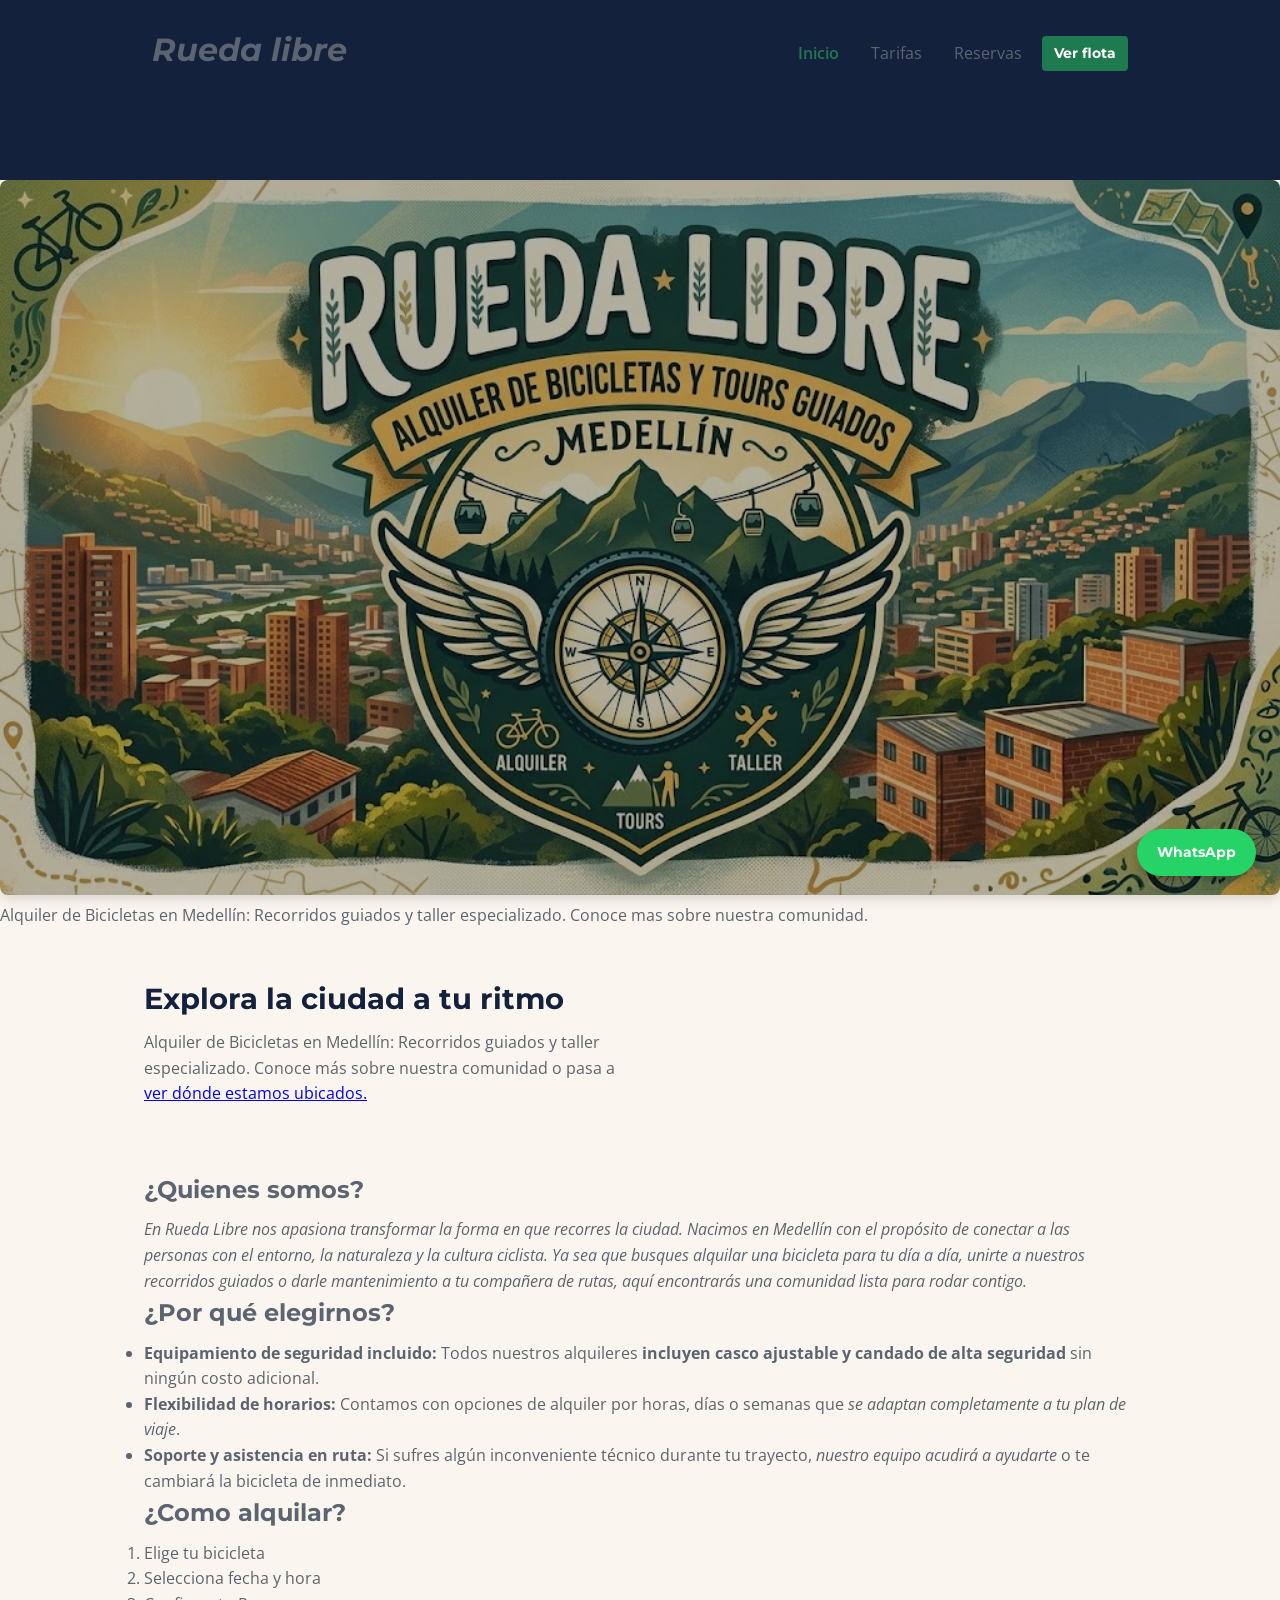
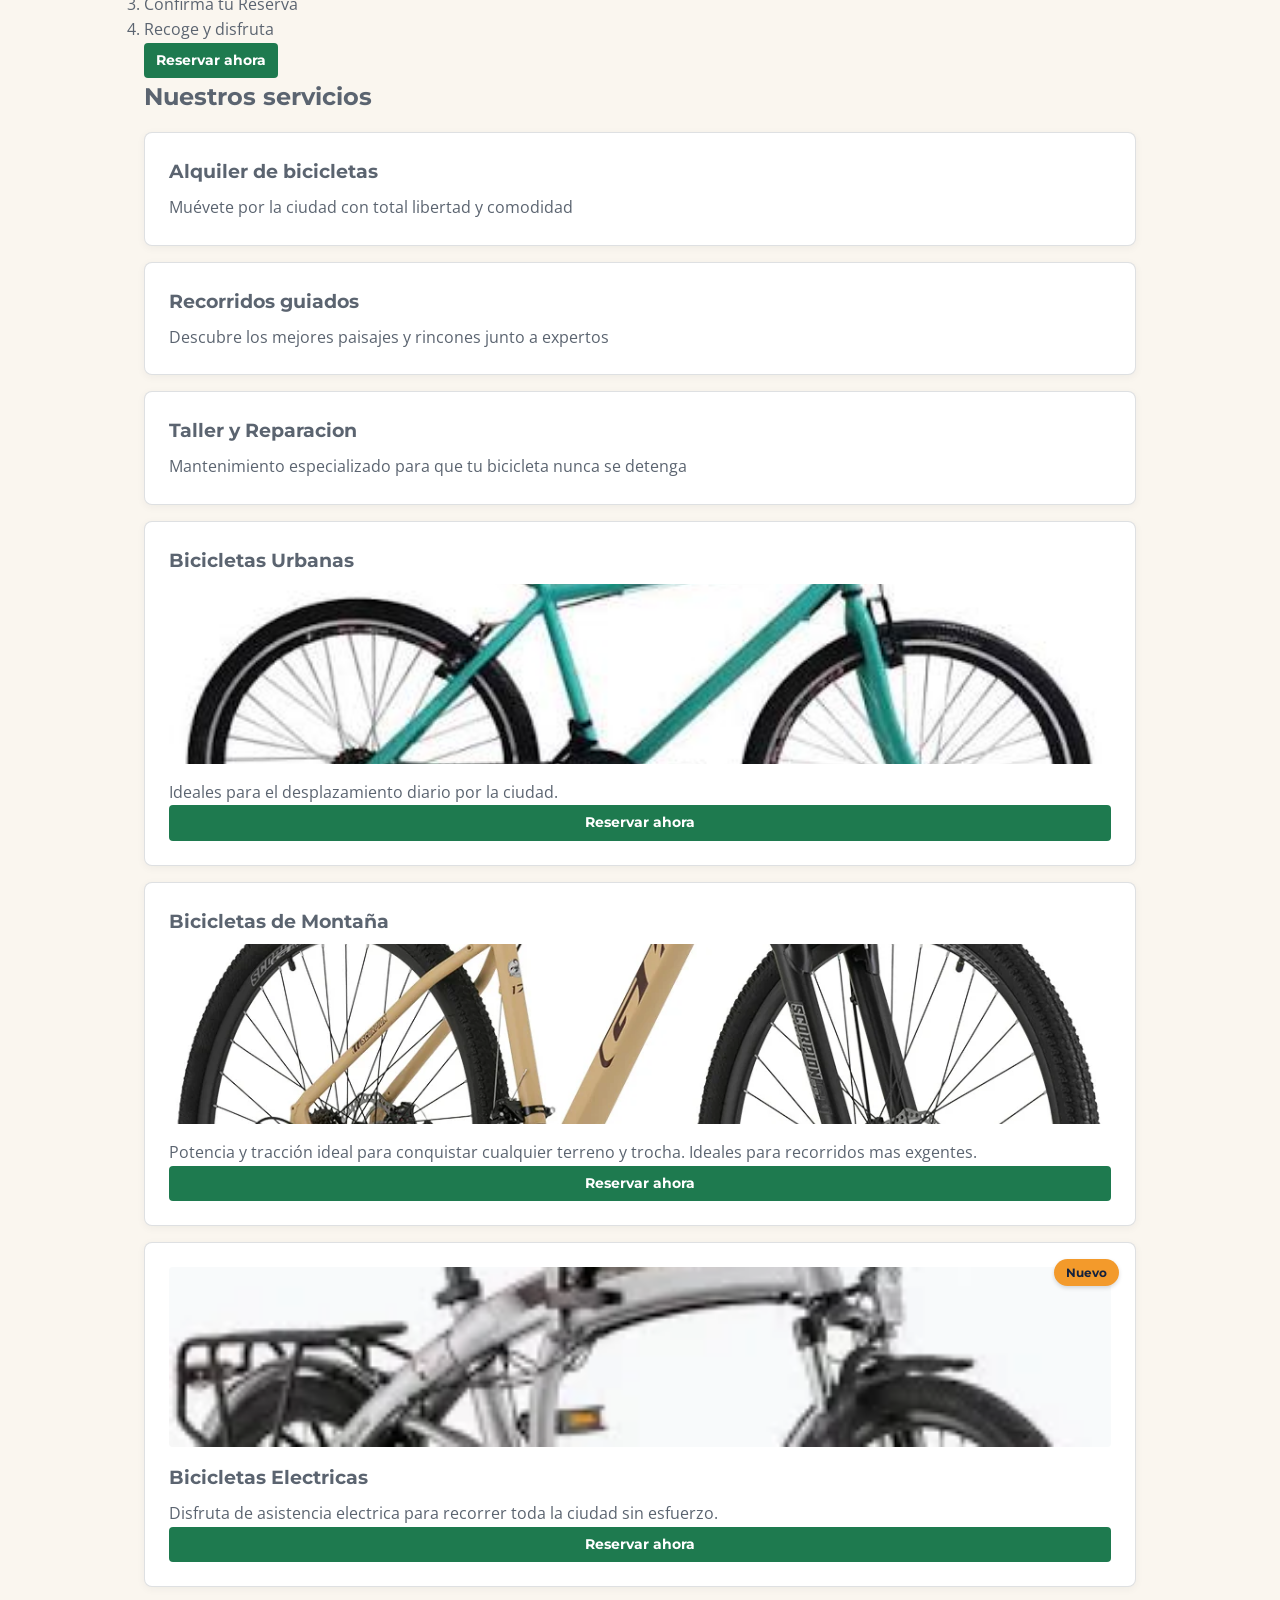
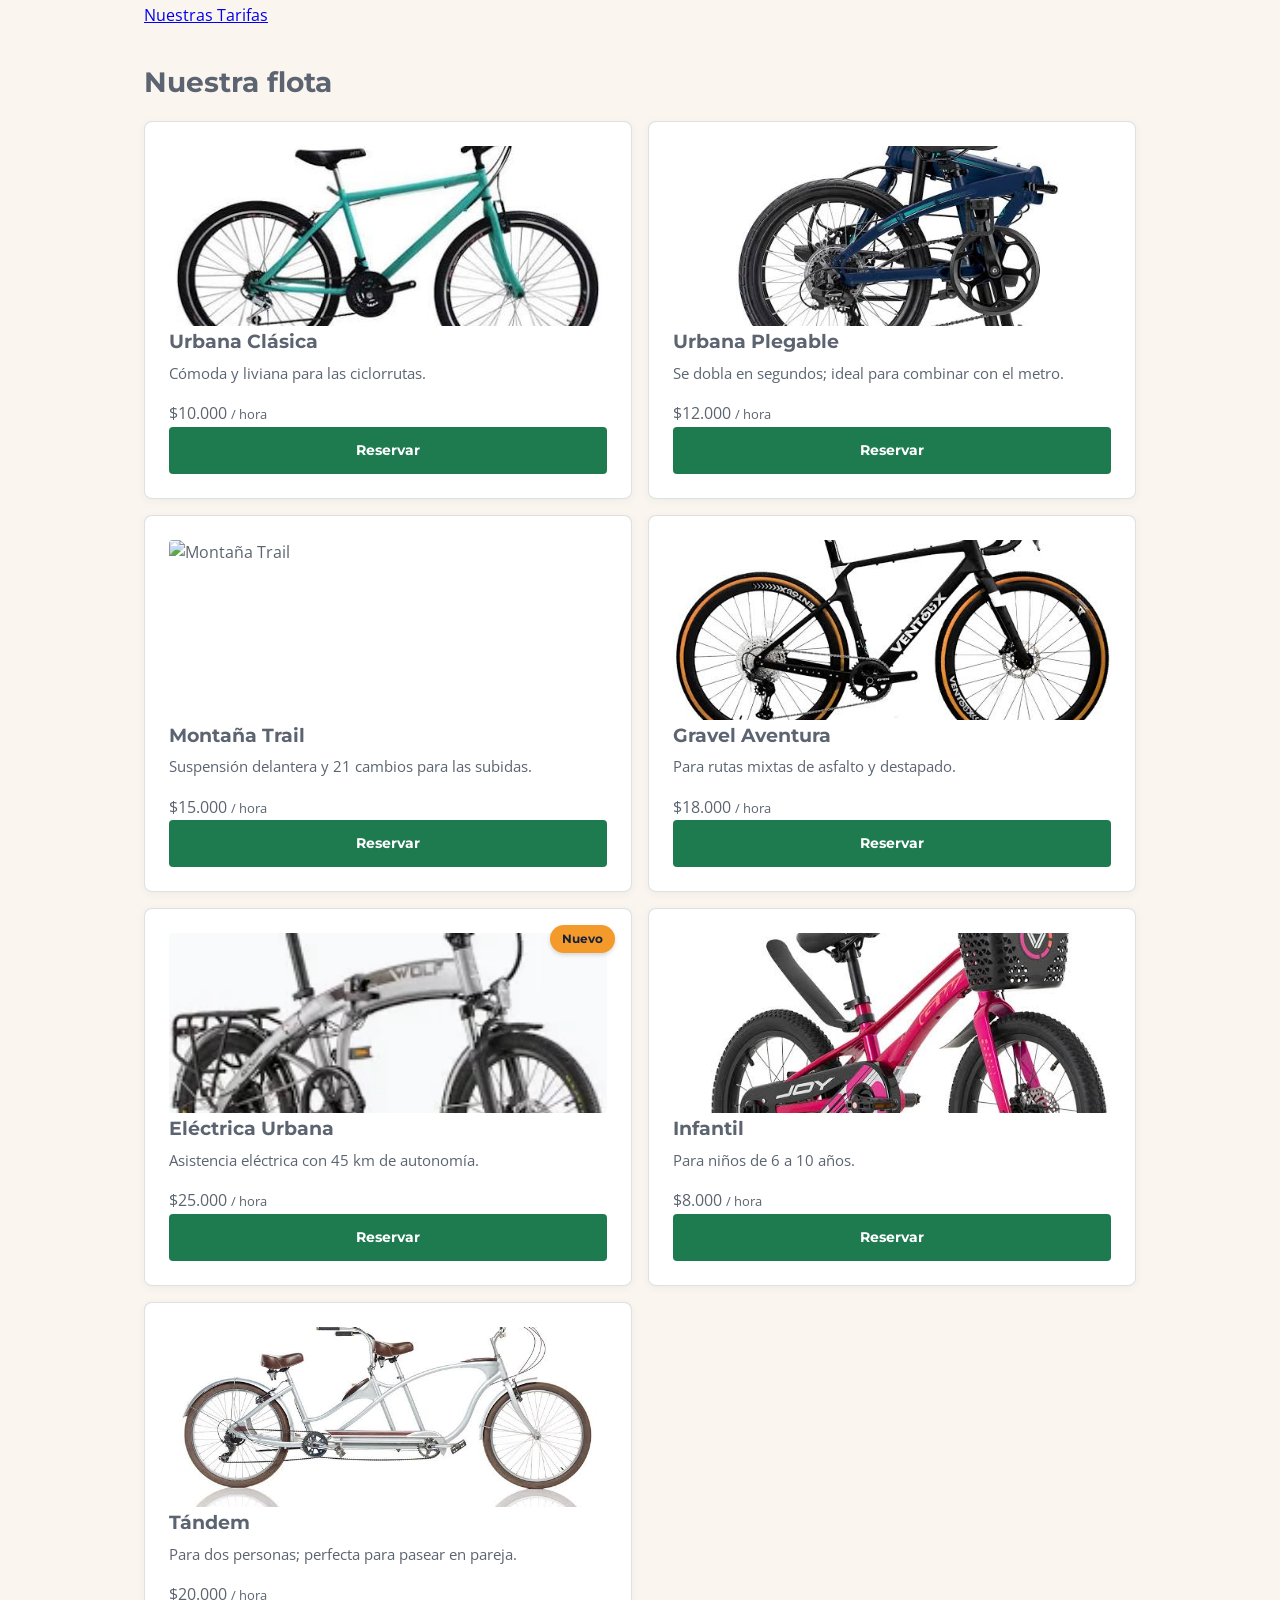
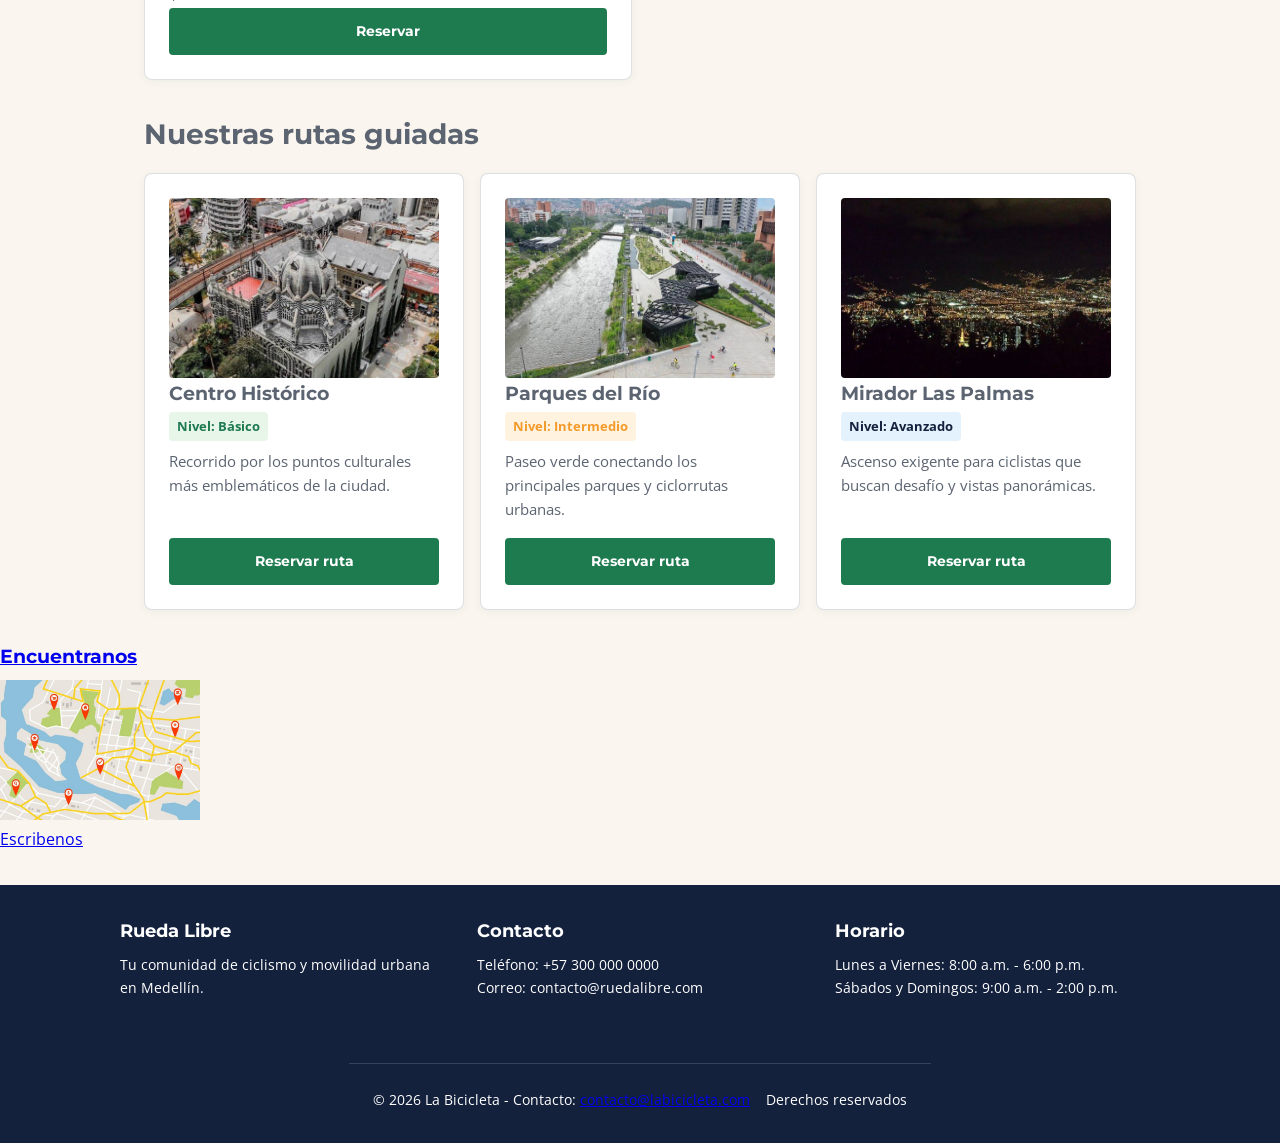
==== commit 58baf9f4: "feat: v1.5" ====
--- a/index.html
+++ b/index.html
@@ -100,25 +100,25 @@
                 </article>
                 <article class="tarjeta">
                     <h3>Bicicletas Urbanas</h3>
-                    <img src="../img/bicicleta-urbana.jpg" alt="Bicicleta urbana">
+                    <img src="../img/bicicleta_urbana.jfif" alt="Bicicleta urbana">
                     <p>Ideales para el desplazamiento diario por la ciudad.</p>
                     <a href="paginas/reservas.html" class="btn">Reservar ahora</a>
                 </article>
                 <article class="tarjeta">
                     <h3>Bicicletas de Montaña</h3>
+                    <img src="../img/Bicicleta.webp" alt="Bicicleta urbana">
                     <p>Potencia y tracción ideal para conquistar cualquier terreno y trocha. Ideales para recorridos mas exgentes.</p>
                     <a href="paginas/reservas.html" class="btn">Reservar ahora</a>
                 </article>
                 <article class="tarjeta">
                     <span class="etiqueta-nuevo">Nuevo</span>
-                    <img src="../img/bicicleta-electrica.jpg" alt="Bicicleta eléctrica">
+                    <img src="../img/bicicleta_electrica.webp" alt="Bicicleta eléctrica">
                     <h3>Bicicletas Electricas</h3>
                     <p>Disfruta de asistencia electrica para recorrer toda la ciudad sin esfuerzo. </p>
                     <a href="paginas/reservas.html" class="btn">Reservar ahora</a>
                 </article>
                 <p>
                     <a href="./paginas/tarifas.html#tarifas_recorridos">Nuestras Tarifas<br></a>
-                    <img src="img/Bicicleta.webp" alt="Bicicletas de calidad" width="200"><br>
                 </p>
             </section>
             <section class="seccion-flota">
@@ -127,7 +127,7 @@
             
                     <!-- Modelo 1: Urbana Clásica -->
                     <article class="tarjeta-flota">
-                        <img src="../img/urbana-clasica.jpg" alt="Urbana Clásica">
+                        <img src="../img/bicicleta_urbana.jfif" alt="Urbana Clásica">
                         <div class="tarjeta-contenido">
                             <h3>Urbana Clásica</h3>
                             <p>Cómoda y liviana para las ciclorrutas.</p>
@@ -138,7 +138,7 @@
             
                     <!-- Modelo 2: Urbana Plegable -->
                     <article class="tarjeta-flota">
-                        <img src="../img/urbana-plegable.jpg" alt="Urbana Plegable">
+                        <img src="../img/Urbana_plegable.jfif" alt="Urbana Plegable">
                         <div class="tarjeta-contenido">
                             <h3>Urbana Plegable</h3>
                             <p>Se dobla en segundos; ideal para combinar con el metro.</p>
@@ -149,7 +149,7 @@
             
                     <!-- Modelo 3: Montaña Trail -->
                     <article class="tarjeta-flota">
-                        <img src="../img/montana-trail.jpg" alt="Montaña Trail">
+                        <img src="../img/Montaña_trail.avif" alt="Montaña Trail">
                         <div class="tarjeta-contenido">
                             <h3>Montaña Trail</h3>
                             <p>Suspensión delantera y 21 cambios para las subidas.</p>
@@ -160,7 +160,7 @@
             
                     <!-- Modelo 4: Gravel Aventura -->
                     <article class="tarjeta-flota">
-                        <img src="../img/gravel-aventura.jpg" alt="Gravel Aventura">
+                        <img src="../img/Gravel_Aventura.jfif" alt="Gravel Aventura">
                         <div class="tarjeta-contenido">
                             <h3>Gravel Aventura</h3>
                             <p>Para rutas mixtas de asfalto y destapado.</p>
@@ -172,7 +172,7 @@
                     <!-- Modelo 5: Eléctrica Urbana (Con etiqueta "Nuevo" que ya creamos antes) -->
                     <article class="tarjeta-flota tarjeta">
                         <span class="etiqueta-nuevo">Nuevo</span>
-                        <img src="../img/electrica-urbana.jpg" alt="Eléctrica Urbana">
+                        <img src="../img/bicicleta_electrica.webp" alt="Eléctrica Urbana">
                         <div class="tarjeta-contenido">
                             <h3>Eléctrica Urbana</h3>
                             <p>Asistencia eléctrica con 45 km de autonomía.</p>
@@ -183,7 +183,7 @@
             
                     <!-- Modelo 6: Infantil -->
                     <article class="tarjeta-flota">
-                        <img src="../img/infantil.jpg" alt="Infantil">
+                        <img src="../img/Bicicleta_infantil.jfif" alt="Infantil">
                         <div class="tarjeta-contenido">
                             <h3>Infantil</h3>
                             <p>Para niños de 6 a 10 años.</p>
@@ -193,7 +193,7 @@
                     </article>
                     <!-- Modelo 7: Tándem -->
                     <article class="tarjeta-flota">
-                        <img src="../img/tandem.jpg" alt="Tándem">
+                        <img src="../img/Bicicleta_tandem.jfif" alt="Tándem">
                         <div class="tarjeta-contenido">
                             <h3>Tándem</h3>
                             <p>Para dos personas; perfecta para pasear en pareja.</p>
@@ -209,7 +209,7 @@
             
                     <!-- Ruta 1 -->
                     <article class="tarjeta-ruta">
-                        <img src="img/ruta-centro.jpg" alt="Ruta Centro Histórico">
+                        <img src="../img/Palacio de la cultura.jfif" alt="Ruta Centro Histórico">
                         <div class="tarjeta-contenido">
                             <h3>Centro Histórico</h3>
                             <span class="nivel-badge nivel-basico">Nivel: Básico</span>
@@ -220,7 +220,7 @@
             
                     <!-- Ruta 2 -->
                     <article class="tarjeta-ruta">
-                        <img src="img/ruta-parques.jpg" alt="Ruta Parques del Río">
+                        <img src="../img/Parques del rio.jfif" alt="Ruta Parques del Río">
                         <div class="tarjeta-contenido">
                             <h3>Parques del Río</h3>
                             <span class="nivel-badge nivel-intermedio">Nivel: Intermedio</span>
@@ -231,7 +231,7 @@
             
                     <!-- Ruta 3 -->
                     <article class="tarjeta-ruta">
-                        <img src="img/ruta-las-palmas.jpg" alt="Ruta Mirador Palmas">
+                        <img src="../img/mirador de las palmas.jfif" alt="Ruta Mirador Palmas">
                         <div class="tarjeta-contenido">
                             <h3>Mirador Las Palmas</h3>
                             <span class="nivel-badge nivel-avanzado">Nivel: Avanzado</span>
@@ -247,8 +247,8 @@
     </main>    
         
     <section id="encuentranos">
-        <h3><a href="https://www.google.com/maps/place/Museo+de+Arte+Moderno+de+Medell%C3%ADn/@6.2237797,-75.57384,17z/data=!3m1!4b1!4m6!3m5!1s0x8e4429cb4b831d87:0x798ce407ef052ca9!8m2!3d6.2237797!4d-75.57384!16s%2Fm%2F0nd4j6l?entry=ttu&g_ep=EgoyMDI2MTAxOC4wIKXMDSoASAFQAw%3D%3D" target="_blank">Encuentranos</a></h3>
-        <a href="https://www.google.com/maps/place/Museo+de+Arte+Moderno+de+Medell%C3%ADn/@6.2237797,-75.57384,17z/data=!3m1!4b1!4m6!3m5!1s0x8e4429cb4b831d87:0x798ce407ef052ca9!8m2!3d6.2237797!4d-75.57384!16s%2Fm%2F0nd4j6l?entry=ttu&g_ep=EgoyMDI2MTAxOC4wIKXMDSoASAFQAw%3D%3D" target="_blank">
+        <h3><a href="https://www.google.com/maps/place/De+Moda+Outlet/@6.2193191,-75.5834712,17z/data=!4m6!3m5!1s0x8e4429e1dab04e05:0x5a77c25c8a5faf3a!8m2!3d6.2193831!4d-75.5833746!16s%2Fg%2F11gv_xr9wj?entry=ttu&g_ep=EgoyMDI2MTEwNC4wIKXMDSoASAFQAw%3D%3D" target="_blank">Encuentranos</a></h3>
+        <a href="https://www.google.com/maps/place/De+Moda+Outlet/@6.2193191,-75.5834712,17z/data=!4m6!3m5!1s0x8e4429e1dab04e05:0x5a77c25c8a5faf3a!8m2!3d6.2193831!4d-75.5833746!16s%2Fg%2F11gv_xr9wj?entry=ttu&g_ep=EgoyMDI2MTEwNC4wIKXMDSoASAFQAw%3D%3D" target="_blank">
             <img src="img/mapa.jpg" alt="Ubicacion en tiempo real" width="200"><br>
         </a>
         <a href="mailto:santirua2011@hotmail.com" target="_blank">Escribenos<br></a>
--- a/css/styles.css
+++ b/css/styles.css
@@ -79,6 +79,7 @@
 
 .header_container{
     display: flex;
+    flex-direction: column;
     justify-content: space-between;     /* Envía el título a la izquierda y el menú a la derecha */
     align-items: center;    /* Centra verticalmente ambos elementos entre sí */
     width: 100%;
@@ -86,17 +87,22 @@
     margin: 0 auto;     /* Centra el contenedor en pantallas grandes */
     padding: 1.5rem 1rem;   /* Espacio interno para que no pegue de los bordes */
     gap: 1rem;
-}
+    box-sizing: border-box;
+
+}    
 
 .header_logo, 
 .nav-flota{
     display: flex;
     align-items: center;
+    justify-content: center;
     gap: 0.75rem;
     text-decoration: none;
     flex-wrap: wrap;
-    justify-content: center;
-}
+    text-align: center;
+    
+}
+
 
 .logo_icono{
     width: 60px;
@@ -147,25 +153,25 @@
     background-color: rgba(243, 154, 43, 0.1);
 }
 .portada_inicio{
-    display: grid;
-    grid-template-columns: 1fr 1fr;
+    display: flex;
+    flex-direction: column;
     align-items: center;
     gap: var(--espacio-lg);
-    min-height: 20vh;
     max-width: 65rem;
     margin: 0 auto;
     padding: 3rem 1.5rem;
+    text-align: center;
 }
 
 .portada_contenido{
     display: flex;
     flex-direction: column;
     justify-content: center;
-    text-align: left;
+    text-align: center;
 }
 
 .portada_contenido h2 {
-    font-size: 2.2rem;
+    font-size: 1.8rem;
     color: var(--azul-noche);
     margin-bottom: var(--espacio-sm);
 }
@@ -184,28 +190,30 @@
     transition: filter 0.3s ease;
 }
 
-@media (max-width: 768px){
-    .portada_inicio{
-        grid-template-columns: 1fr;
-        text-align: center;
-        min-height: auto;
-    }
-    .portada_contenido{
-        align-items: center;
-        text-align: center;
-    }
-}
+
 /*Tarjetas y servicios*/
 
-.servicios-grid {
+.servicios-grid,
+.flota-grid, 
+.rutas-grid{
     display: grid;
-    grid-template-columns: repeat(auto-fit, minmax(280px, 1fr));
+    grid-template-columns: 1fr;
     gap: var(--espacio-md);
     margin-top: var(--espacio-md);
+    margin-bottom: var(--espacio-lg);
+}
+
+.seccion-flota, 
+.seccion-rutas{
+    margin-bottom: var(--espacio-lg);
+}
+.seccion-flota h2, 
+.seccion-rutas h2{
     margin-bottom: var(--espacio-md);
-}
-
-
+    font-size: 1.75rem;
+}
+
+/*Tarjetas*/
 
 .servicios-grid article img {
     width: 100%;
@@ -214,29 +222,67 @@
     margin-bottom: var(--espacio-md);
 }
 .tarjeta, 
-.servicios-grid article {
+.servicios-grid article,
+.tarjeta-ruta,
+.tarjeta-flota {
     position: relative;
     background-color: var(--blanco);
     border: 1px solid rgba(91, 100, 112, 0.2);
     border-radius: var(--espacio-sm);
-    padding: var(--espacio-md);
+    overflow: hidden;
+    padding: 1.5rem;
     box-shadow: 0 2px 8px rgba(20, 33, 61, 0.05);
-    overflow: hidden;
+    display: flex;
+    flex-direction: column;
     transition: transform 0.2s ease, box-shadow 0.2s ease;
 }
 .tarjeta:hover, 
-.servicios-grid article:hover
+.servicios-grid article:hover,
+.tarjeta-flota:hover,
+.tarjeta-ruta:hover
  {
     transform: translateY(-4px);
     box-shadow: 0 4px 12px rgba(20, 33, 61, 0.1);
 }
 
 .tarjeta img,
-.servicios-grid article img {
-    width: 100%;
-    height: auto;
+.servicios-grid article img, 
+.tarjeta-flota img, 
+.tarjeta-ruta img{
+    width: 100%;
+    height: 180px;
+    object-fit: cover;
     border-radius: 4px;
-    margin-bottom: var(--espacio-sm);
+}
+
+.tarjeta-contenido{
+    padding: 0;
+    display: flex;
+    flex-direction: column;
+    flex-grow: 1; /* Ocupa todo el alto disponible para alinear los botones en fila */
+}
+
+.tarjeta-contenido h3{
+    font-size: 1.2rem;
+    margin-bottom: 0.25rem;
+}
+
+.tarjeta-contenido p{
+    font-size: 0.95rem;
+    color: var(--gris-asfalto);
+    margin-bottom: var(--espacio-md);
+    flex-grow: 1; /* Permite que la descripción se expanda y los precios/botones queden alineados abajo */
+}
+.tarjeta-contenido .btn{
+    width: 100%;
+    text-align: center;
+    padding: 0.75rem 1rem;
+    margin-top: auto;
+}
+.precio small{ /*small*/
+    font-size: 0.8rem;
+    font-weight: normal;
+    color: var(--gris-asfalto); 
 }
 
 .etiqueta-nuevo {
@@ -269,95 +315,6 @@
     grid-template-columns: repeat(3, 1fr);
     gap: var(--espacio-md);
 } */
-@media (max-width: 768px){
-    .rutas-grid, 
-    .flota-grid,
-    .contenedor-reservas{
-        grid-template-columns: 1fr;
-        gap: 2rem;
-    }
-
-}
-/*Seccion flota y tajeta ruta*/------------------------------------------------------------
-.seccion-flota, 
-.seccion-rutas{
-    margin-bottom: var(--espacio-lg);
-}
-.seccion-flota h2, 
-.seccion-rutas h2{
-    margin-bottom: var(--espacio-md);
-    font-size: 1.75rem;
-}
-.flota-grid, 
-.rutas-grid{
-    display: grid;
-    grid-template-columns: repeat(auto-fit, minmax(280px, 1fr));
-    gap: var(--espacio-md);
-    margin-top: var(--espacio-md);
-    margin-bottom: var(--espacio-lg);
-}
-
-.tarjeta-ruta,
-.tarjeta-flota{
-    background-color: var(--blanco);
-    border: 1px solid rgba(91, 100, 112, 0.2);
-    border-radius: var(--espacio-sm);
-    overflow: hidden;
-    box-shadow: 0 2px 8px rgba(20, 33, 61, 0.05);
-    display: flex;
-    flex-direction: column;
-    transition: transform 0.2s ease, box-shadow 0.2s ease;
-}
-
-
-.tarjeta-flota:hover,
-.tarjeta-ruta:hover{
-    transform: translateY(-4px);
-    box-shadow: 0 4px 12px rgba(20, 33, 61, 0.1);
-}
-
-.tarjeta-flota img, 
-.tarjeta-ruta img{
-    width: 100%;
-    height: 180px;
-    object-fit: cover;
-}
-
-.tarjeta-contenido{
-    padding: var(--espacio-md);
-    display: flex;
-    flex-direction: column;
-    flex-grow: 1; /* Ocupa todo el alto disponible para alinear los botones en fila */
-}
-
-.tarjeta-contenido h3{
-    font-size: 1.2rem;
-    margin-bottom: 0.25rem;
-}
-
-.tarjeta-contenido p{
-    font-size: 0.95rem;
-    color: var(--gris-asfalto);
-    margin-bottom: var(--espacio-md);
-    flex-grow: 1; /* Permite que la descripción se expanda y los precios/botones queden alineados abajo */
-}
-.tarjeta-contenido .btn{
-    width: 100%;
-    text-align: center;
-    padding: 0.75rem 1rem;
-    margin-top: auto;
-}
-.precio small{ /*small*/
-    font-size: 0.8rem;
-    font-weight: normal;
-    color: var(--gris-asfalto); 
-}
-
-
-
-
-
-
 
 
 .nivel-badge {
@@ -377,7 +334,6 @@
     background-color: #fff3e0;
     color: var(--naranja-pedal);
 }
-
 .nivel-avanzado {
     background-color: #e3f2fd;
     color: var(--azul-noche);
@@ -391,12 +347,14 @@
     margin-bottom: var(--espacio-md);
     background-color: var(--blanco);
     border-radius: 4px;
-    overflow: hidden;
+    overflow-x: auto;
+    display: block;
     box-shadow: 0 2px 8px rgba(20, 33, 61, 0.05);
 }
 
 th, td{
-    padding: 0.75rem 1rem;
+    padding: 0.5rem 0.6rem;
+    font-size: 0.85rem;
     text-align: left;
     border-bottom: 1px solid rgba(91, 100, 112, 0.2);
 }
@@ -419,13 +377,12 @@
 /*Formularios*/
 
 .contenedor-reservas{
-    display: grid;
-    grid-template-columns: 2fr 1fr;
-    gap: 2.5rem;
+    display: flex;
+    flex-direction: column;
+    gap: 2rem;
     max-width: 65rem;
-    margin: 2rem auto;
-    padding: 0 1.5rem;
-    align-items: start;
+    margin: 1.5rem auto;
+    padding: 0 1rem;
 }
 
 .columna-lateral{
@@ -451,9 +408,9 @@
 
 #formulario{
     width: 100%;
-}
-
-.formulario,
+    box-sizing: border-box;
+}
+
 form div {
     margin-bottom: 1.25rem;
 }
@@ -483,6 +440,7 @@
     font-size: 0.95rem;
     color: var(--gris-asfalto);
     transition: all 0.2s ease;
+    box-sizing: border-box;
 }
 
 input:focus, 
@@ -497,7 +455,7 @@
 fieldset{
     border: 1px solid rgba(91, 100, 112, 0.2);
     border-radius: var(--espacio-sm);
-    padding: 1.5rem;
+    padding: 1.25rem;
     margin-bottom: var(--espacio-lg);
     background-color: var(--blanco);
     box-shadow: 0 2px 8px rgba(20, 33, 61, 0.05);
@@ -513,19 +471,12 @@
 
 .fila-doble{
     display: flex;
-    gap: 1rem;
+    flex-direction: column;
+    gap: 0;
     width: 100%;
 }
 .fila-doble p{
-    flex: 1;
     margin: 0;
-}
-
-@media (max-width: 480px) {
-    .fila-doble {
-        flex-direction: column;
-        gap: 0;
-    }
 }
 
 /*Botones*/
@@ -553,13 +504,12 @@
     background-color: var(--naranja-pedal);
     color: var(--azul-noche);
 }
-.btn:focus{
+.btn:focus{/*--------------------------------------------*/
     background-color: var(--naranja-pedal);
     color: var(--azul-noche);
     outline: 3px solid var(--azul-noche);
     outline-offset: 2px;
 }
-
 
 .btn-whatsapp{
     position: fixed;
@@ -587,7 +537,6 @@
     box-shadow: 0 0 0 3px rgba(37, 211, 102, 0.4);
 }
 
-
 /*Secciones claras y contenedores*/
 
 .seccion-clara {
@@ -602,18 +551,22 @@
     padding: var(--espacio-md) 0;
 }
 
+/*Footer o pie de pagina*/
+
 footer {
     background-color: var(--azul-noche);
     color: var(--blanco);
     text-align: center;
-    padding: var(--espacio-lg) 0;
+    width: 100%;
+    padding: var(--espacio-lg) 0 2rem 0;
     margin-top: var(--espacio-lg);
     font-size: 0.9rem;
 }
 .footer_container{
     display: flex;
+    flex-direction: column;
     justify-content: space-between;
-    align-items: flex-start;
+    align-items: center;
     flex-wrap: wrap;
     max-width: 65rem;
     margin: 0 auto;
@@ -621,8 +574,7 @@
 }
 
 .footer-columna{
-    flex: 1;
-    min-width: 220px;
+    width: 100%;
 }
 
 .footer-columna h3{
@@ -634,8 +586,10 @@
 .footer_bottom{
     max-width: 65rem;
     margin: 2rem auto 0 auto;
-    padding-top: 1.5rem;
-    justify-content: space-between;
+    padding: 1.5rem 1.5rem 0 1.5rem;
+    border-top: 1px solid rgba(255, 255, 255, 0.15);
+    display: flex;
+    flex-direction: column;
     align-items: center;
     gap: 1rem;
 
@@ -643,4 +597,74 @@
 
 }
 
-
+@media (min-width: 768px) {
+    .header_container {
+        flex-direction: row;
+        justify-content: space-between;
+        padding: 1.5rem 2rem;
+        gap: 0;
+    }
+    .portada_inicio{
+        display: grid;
+        grid-template-columns: 1fr 1fr;
+        align-items: center;
+        text-align: left;
+        padding: 3rem 1.5em;
+    }
+    .portada_contenido{
+        align-items: flex-start;
+        text-align: left;
+    }
+    .rutas-grid, 
+    .flota-grid,
+    .contenedor-reservas{
+        grid-template-columns: repeat(2, 1fr);
+    }
+    .fila-doble {
+            flex-direction: row;
+            gap: 1rem;
+    }
+    .fila-doble p {
+            flex: 1;
+    }
+    
+    .footer_container {
+        flex-direction: row;
+        justify-content: space-between;
+        align-items: flex-start;
+        flex-wrap: wrap;
+    }
+    
+    .footer-columna {
+        flex: 1;
+        min-width: 220px;
+        text-align: left;
+    }
+    
+    .footer_bottom {
+        flex-direction: row;
+        justify-content: space-between;
+    }
+    th, td{
+        padding: 0.75rem 1rem;
+        font-size: 0.95rem;
+    }
+    
+    table {
+        display: table;
+    }
+    
+}
+@media (min-width: 1024px) {
+    .rutas-grid {
+        grid-template-columns: repeat(3, 1fr);
+    }
+
+    .contenedor-reservas {
+        display: grid;
+        grid-template-columns: 2fr 1fr;
+        gap: 2.5rem;
+        align-items: start;
+        padding: 0 1.5rem;
+    }
+}
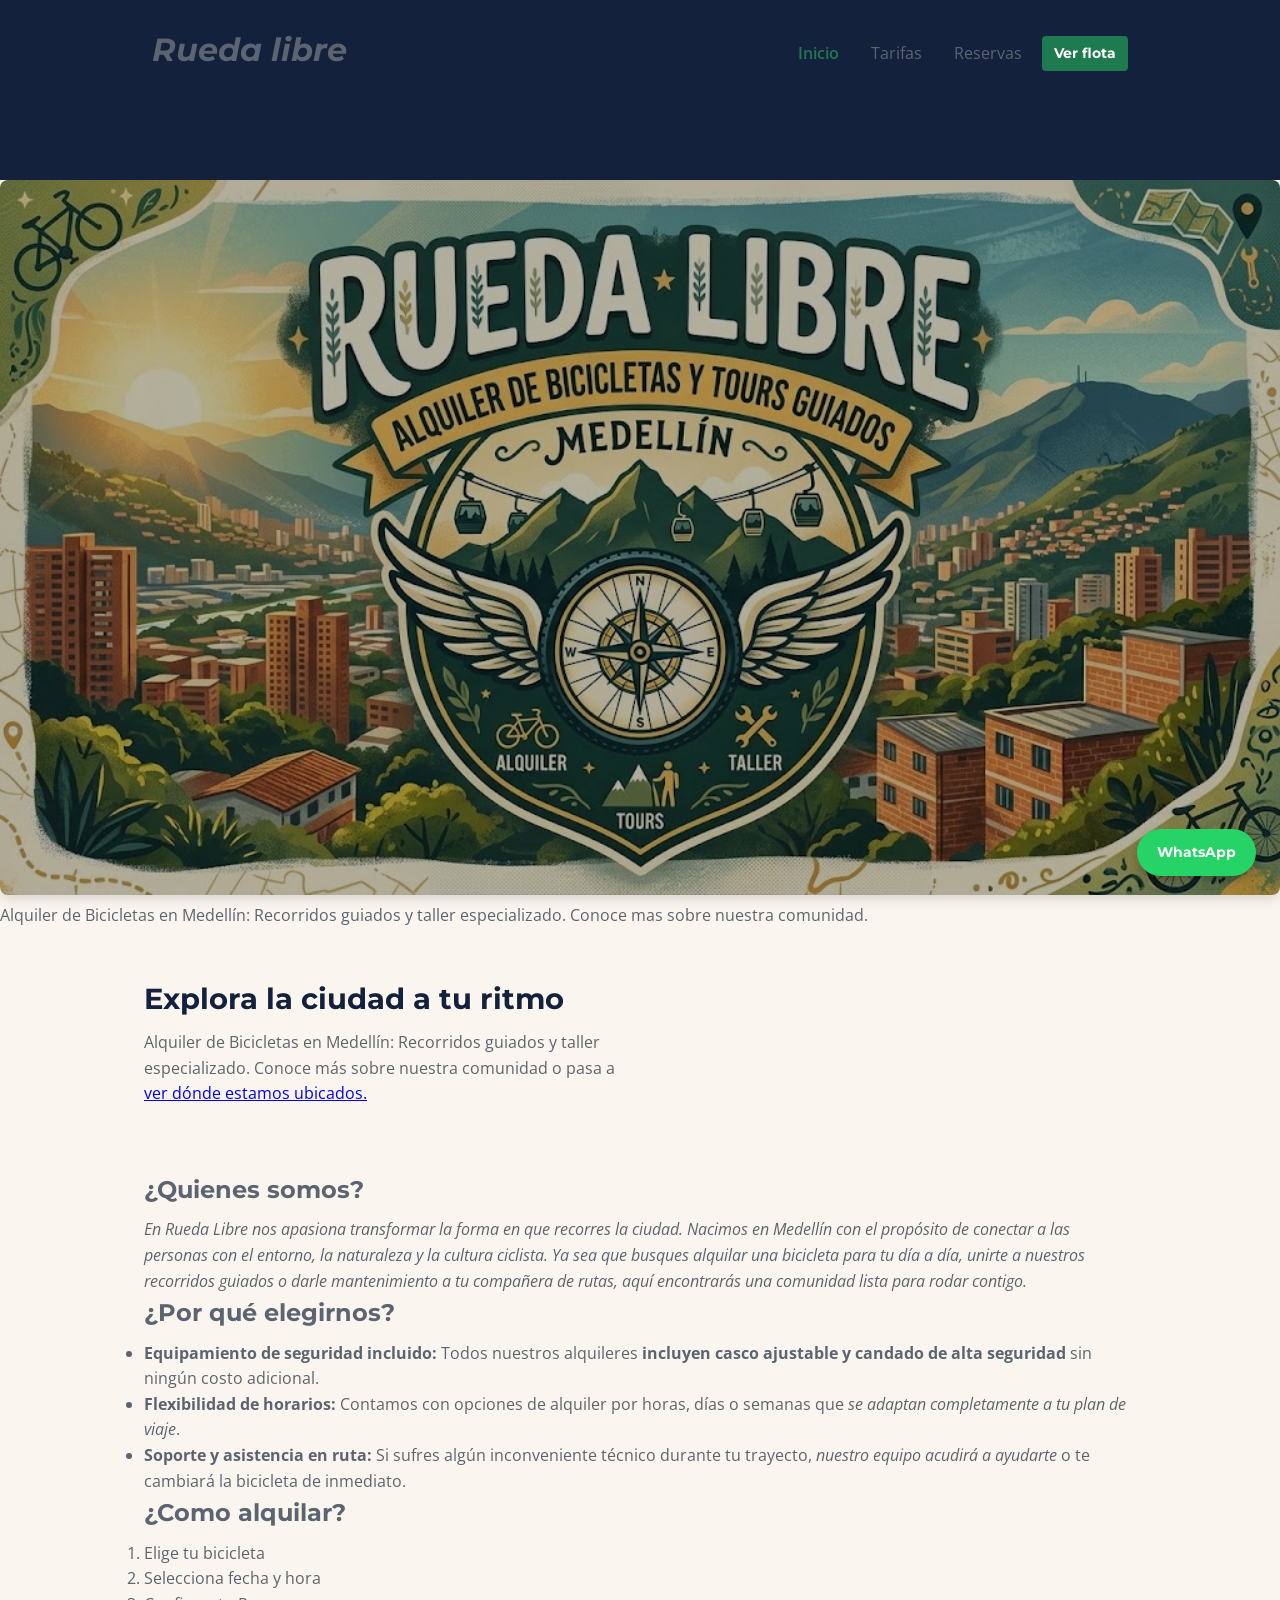
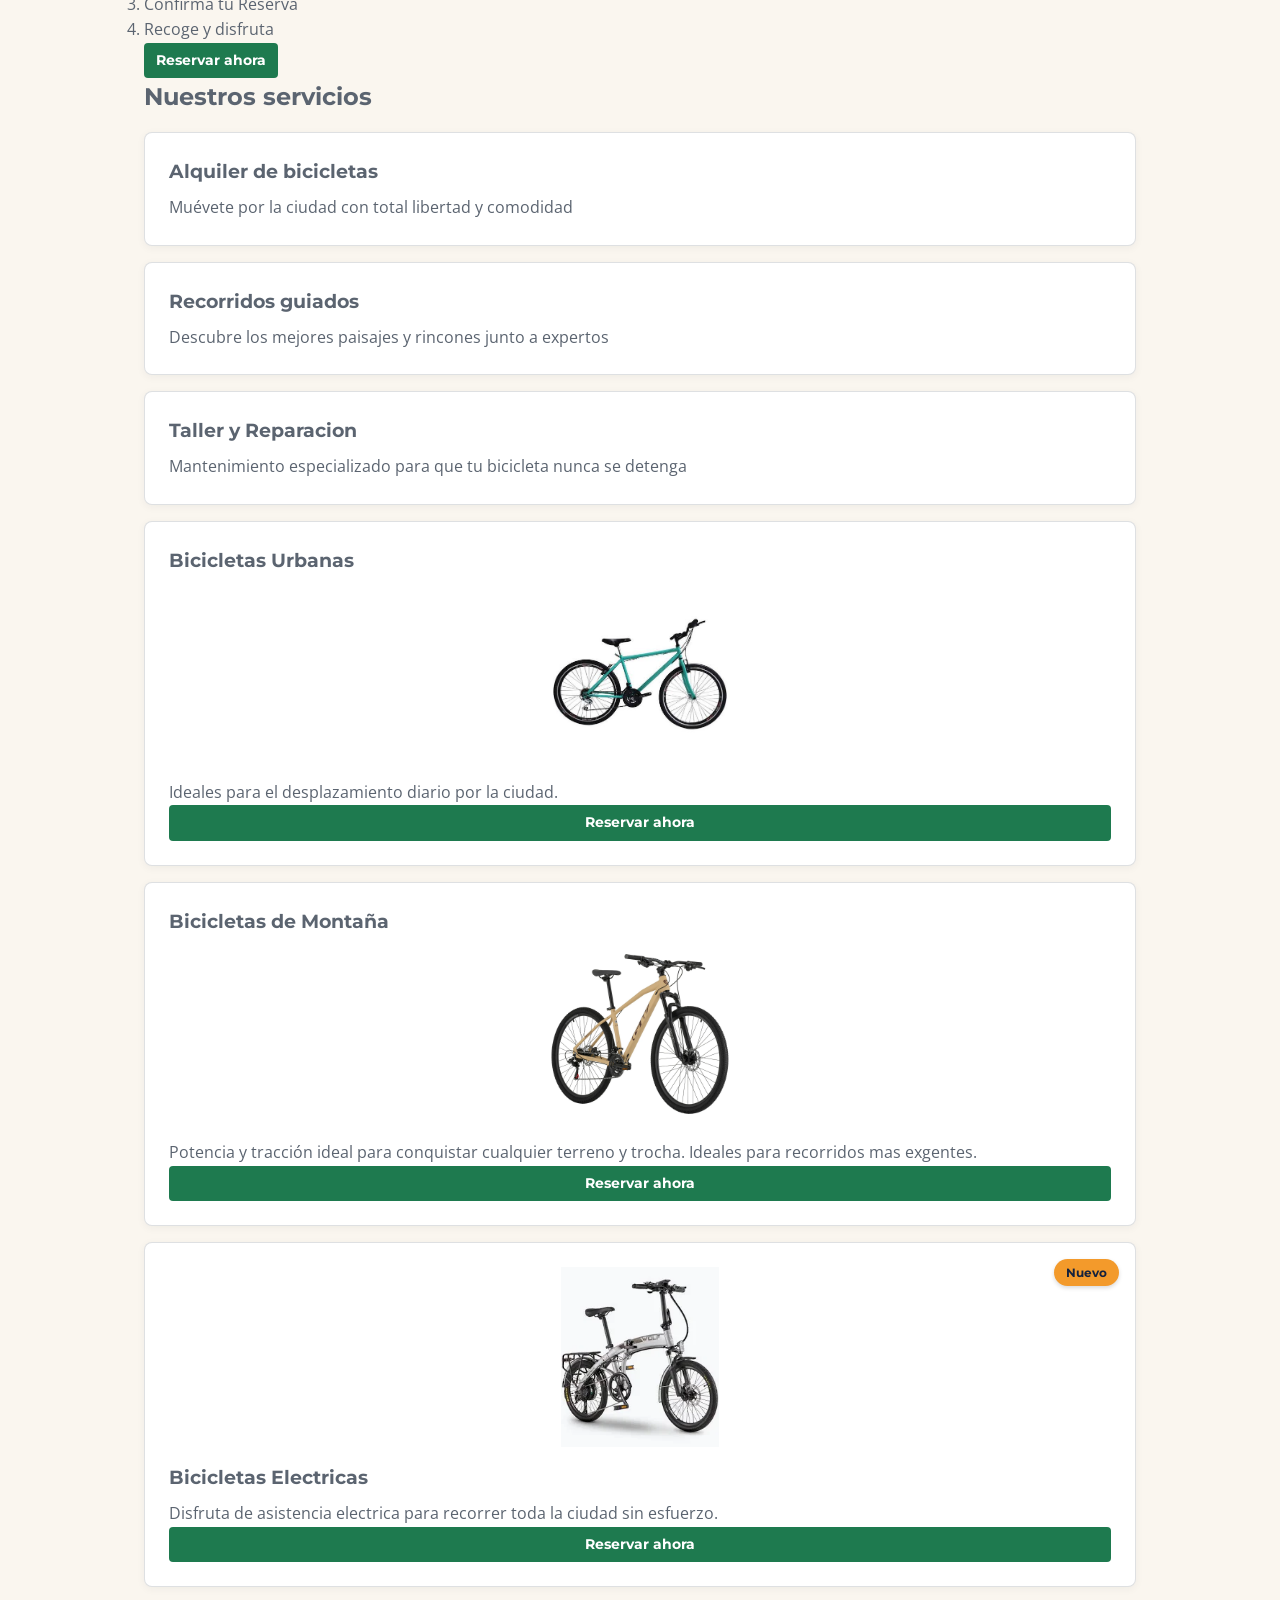
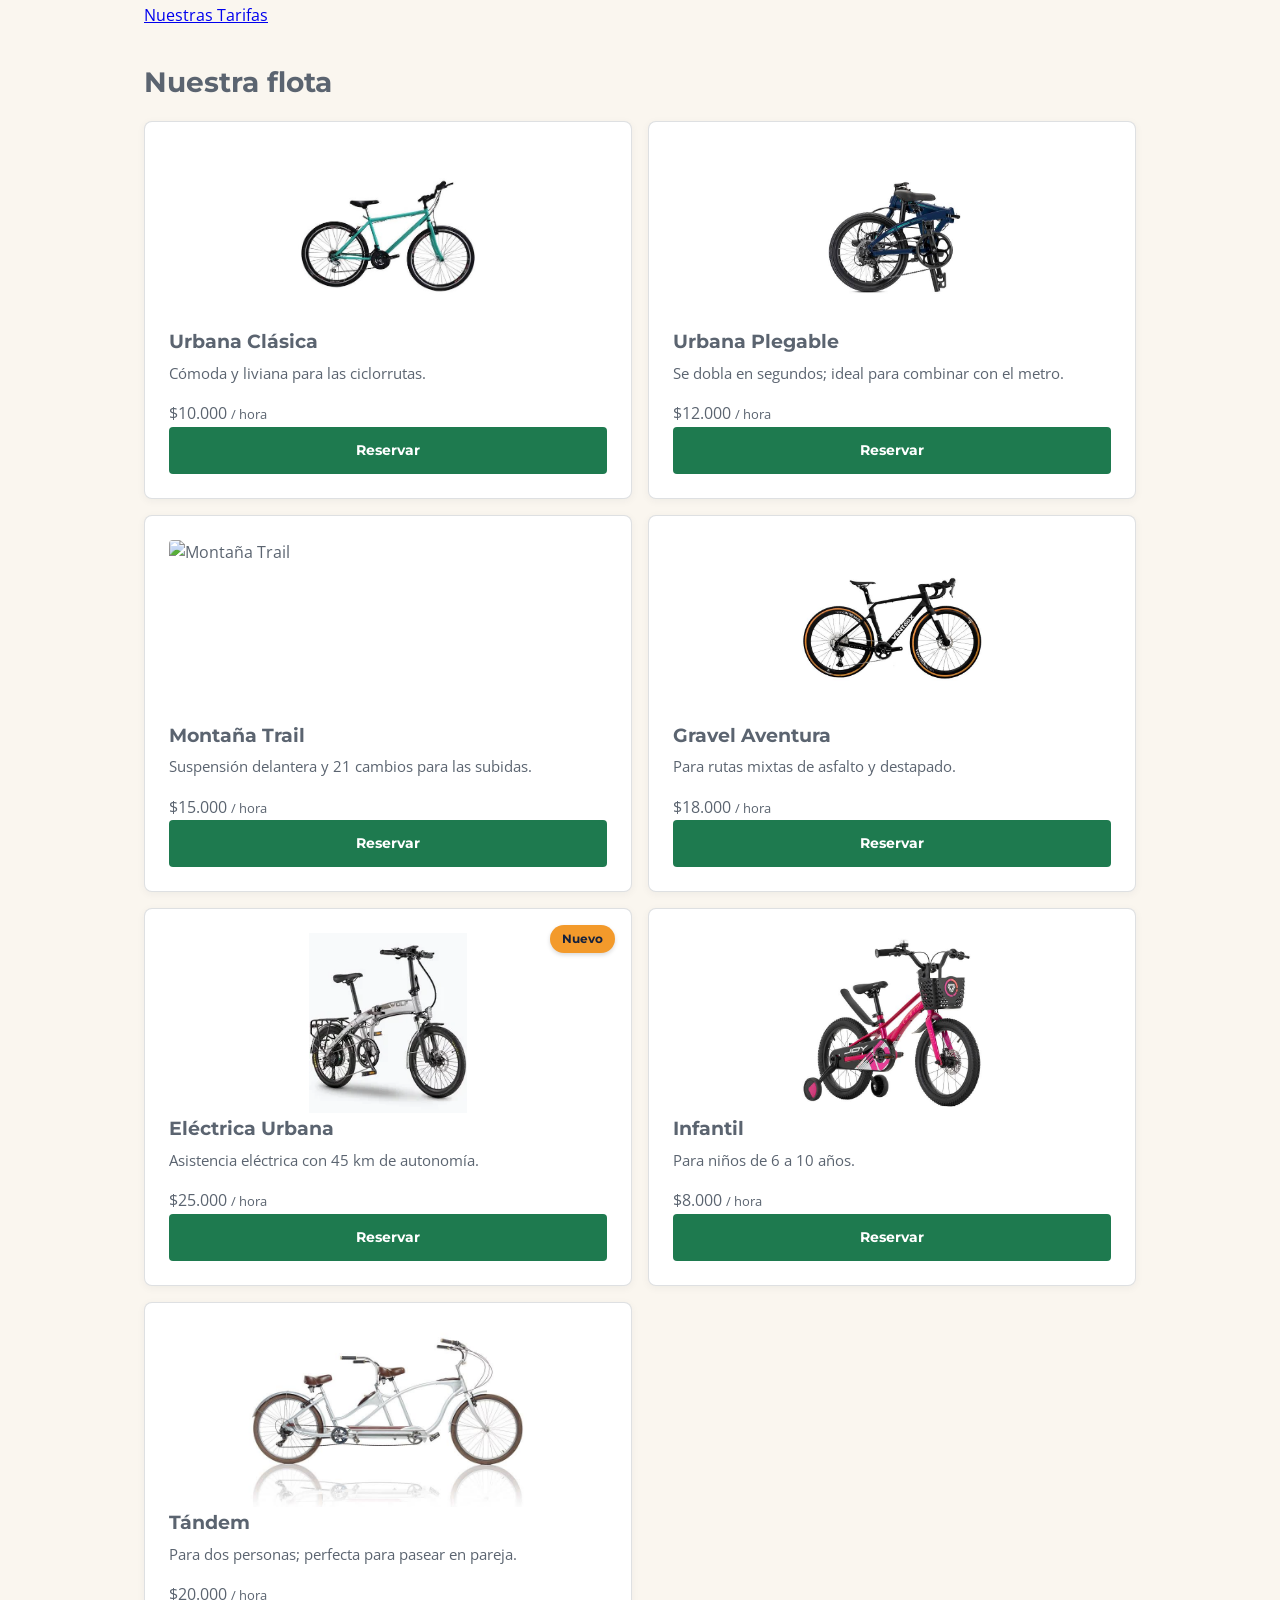
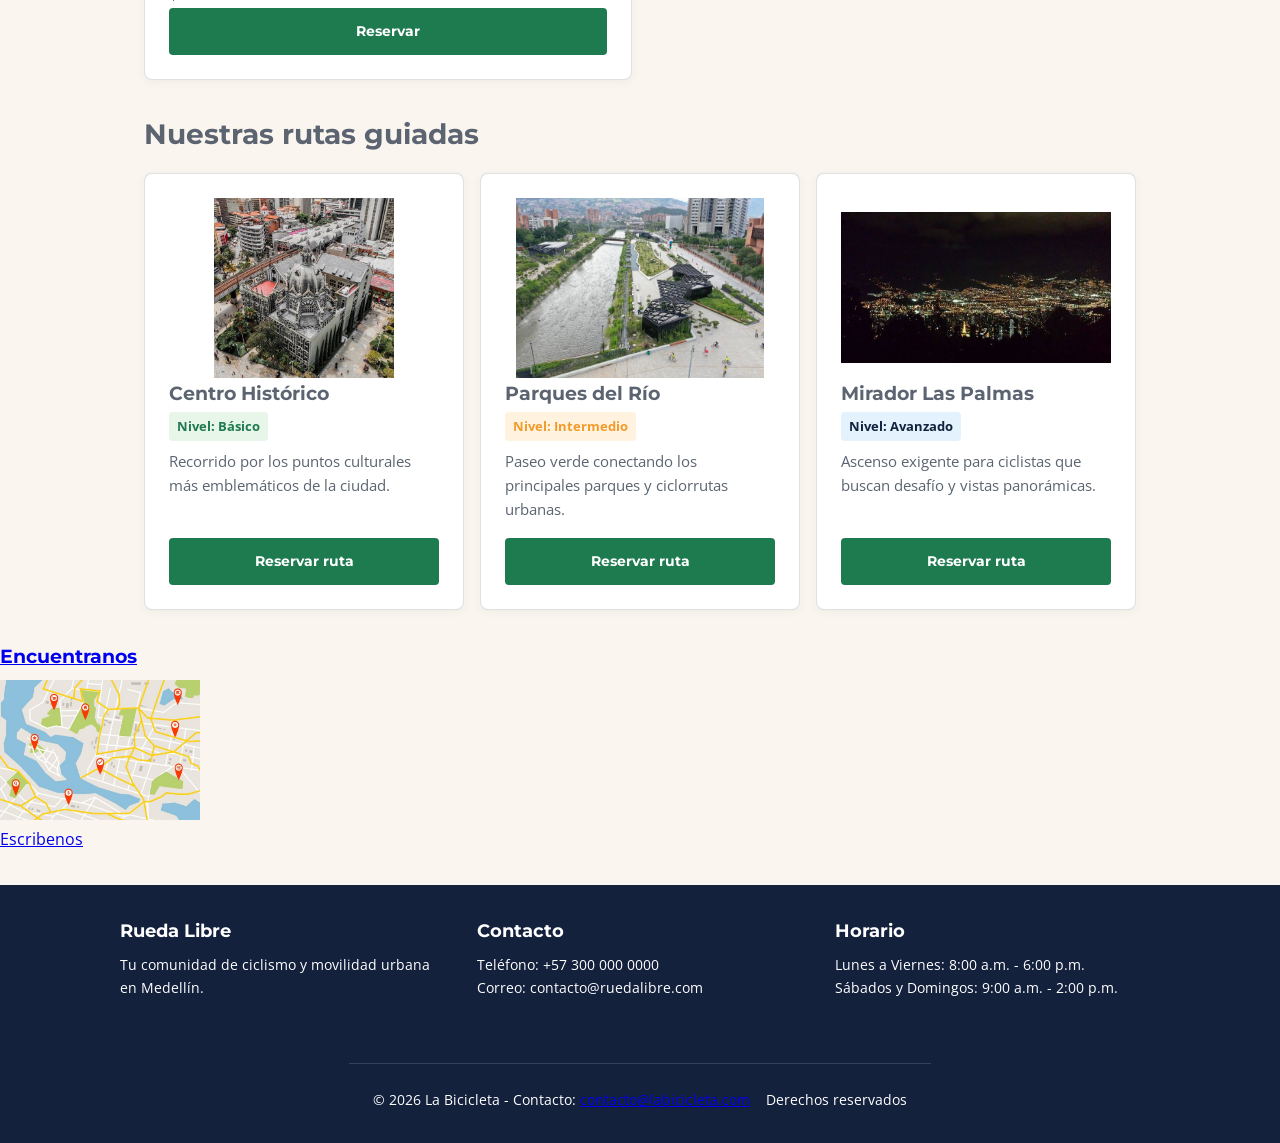
==== commit 668067c0: "feat: images" ====
--- a/index.html
+++ b/index.html
@@ -100,19 +100,19 @@
                 </article>
                 <article class="tarjeta">
                     <h3>Bicicletas Urbanas</h3>
-                    <img src="../img/bicicleta_urbana.jfif" alt="Bicicleta urbana">
+                    <img src="img/bicicleta_urbana.jfif" alt="Bicicleta urbana">
                     <p>Ideales para el desplazamiento diario por la ciudad.</p>
                     <a href="paginas/reservas.html" class="btn">Reservar ahora</a>
                 </article>
                 <article class="tarjeta">
                     <h3>Bicicletas de Montaña</h3>
-                    <img src="../img/Bicicleta.webp" alt="Bicicleta urbana">
+                    <img src="img/Bicicleta.webp" alt="Bicicleta urbana">
                     <p>Potencia y tracción ideal para conquistar cualquier terreno y trocha. Ideales para recorridos mas exgentes.</p>
                     <a href="paginas/reservas.html" class="btn">Reservar ahora</a>
                 </article>
                 <article class="tarjeta">
                     <span class="etiqueta-nuevo">Nuevo</span>
-                    <img src="../img/bicicleta_electrica.webp" alt="Bicicleta eléctrica">
+                    <img src="img/bicicleta_electrica.webp" alt="Bicicleta eléctrica">
                     <h3>Bicicletas Electricas</h3>
                     <p>Disfruta de asistencia electrica para recorrer toda la ciudad sin esfuerzo. </p>
                     <a href="paginas/reservas.html" class="btn">Reservar ahora</a>
@@ -127,7 +127,7 @@
             
                     <!-- Modelo 1: Urbana Clásica -->
                     <article class="tarjeta-flota">
-                        <img src="../img/bicicleta_urbana.jfif" alt="Urbana Clásica">
+                        <img src="img/bicicleta_urbana.jfif" alt="Urbana Clásica">
                         <div class="tarjeta-contenido">
                             <h3>Urbana Clásica</h3>
                             <p>Cómoda y liviana para las ciclorrutas.</p>
@@ -138,7 +138,7 @@
             
                     <!-- Modelo 2: Urbana Plegable -->
                     <article class="tarjeta-flota">
-                        <img src="../img/Urbana_plegable.jfif" alt="Urbana Plegable">
+                        <img src="img/Urbana_plegable.jfif" alt="Urbana Plegable">
                         <div class="tarjeta-contenido">
                             <h3>Urbana Plegable</h3>
                             <p>Se dobla en segundos; ideal para combinar con el metro.</p>
@@ -149,7 +149,7 @@
             
                     <!-- Modelo 3: Montaña Trail -->
                     <article class="tarjeta-flota">
-                        <img src="../img/Montaña_trail.avif" alt="Montaña Trail">
+                        <img src="img/Montaña_trail.avif" alt="Montaña Trail">
                         <div class="tarjeta-contenido">
                             <h3>Montaña Trail</h3>
                             <p>Suspensión delantera y 21 cambios para las subidas.</p>
@@ -160,7 +160,7 @@
             
                     <!-- Modelo 4: Gravel Aventura -->
                     <article class="tarjeta-flota">
-                        <img src="../img/Gravel_Aventura.jfif" alt="Gravel Aventura">
+                        <img src="img/Gravel_Aventura.jfif" alt="Gravel Aventura">
                         <div class="tarjeta-contenido">
                             <h3>Gravel Aventura</h3>
                             <p>Para rutas mixtas de asfalto y destapado.</p>
@@ -172,7 +172,7 @@
                     <!-- Modelo 5: Eléctrica Urbana (Con etiqueta "Nuevo" que ya creamos antes) -->
                     <article class="tarjeta-flota tarjeta">
                         <span class="etiqueta-nuevo">Nuevo</span>
-                        <img src="../img/bicicleta_electrica.webp" alt="Eléctrica Urbana">
+                        <img src="img/bicicleta_electrica.webp" alt="Eléctrica Urbana">
                         <div class="tarjeta-contenido">
                             <h3>Eléctrica Urbana</h3>
                             <p>Asistencia eléctrica con 45 km de autonomía.</p>
@@ -183,7 +183,7 @@
             
                     <!-- Modelo 6: Infantil -->
                     <article class="tarjeta-flota">
-                        <img src="../img/Bicicleta_infantil.jfif" alt="Infantil">
+                        <img src="img/Bicicleta_infantil.jfif" alt="Infantil">
                         <div class="tarjeta-contenido">
                             <h3>Infantil</h3>
                             <p>Para niños de 6 a 10 años.</p>
@@ -193,7 +193,7 @@
                     </article>
                     <!-- Modelo 7: Tándem -->
                     <article class="tarjeta-flota">
-                        <img src="../img/Bicicleta_tandem.jfif" alt="Tándem">
+                        <img src="img/Bicicleta_tandem.jfif" alt="Tándem">
                         <div class="tarjeta-contenido">
                             <h3>Tándem</h3>
                             <p>Para dos personas; perfecta para pasear en pareja.</p>
@@ -209,7 +209,7 @@
             
                     <!-- Ruta 1 -->
                     <article class="tarjeta-ruta">
-                        <img src="../img/Palacio de la cultura.jfif" alt="Ruta Centro Histórico">
+                        <img src="img/Palacio de la cultura.jfif" alt="Ruta Centro Histórico">
                         <div class="tarjeta-contenido">
                             <h3>Centro Histórico</h3>
                             <span class="nivel-badge nivel-basico">Nivel: Básico</span>
@@ -220,7 +220,7 @@
             
                     <!-- Ruta 2 -->
                     <article class="tarjeta-ruta">
-                        <img src="../img/Parques del rio.jfif" alt="Ruta Parques del Río">
+                        <img src="img/Parques del rio.jfif" alt="Ruta Parques del Río">
                         <div class="tarjeta-contenido">
                             <h3>Parques del Río</h3>
                             <span class="nivel-badge nivel-intermedio">Nivel: Intermedio</span>
@@ -231,7 +231,7 @@
             
                     <!-- Ruta 3 -->
                     <article class="tarjeta-ruta">
-                        <img src="../img/mirador de las palmas.jfif" alt="Ruta Mirador Palmas">
+                        <img src="img/mirador de las palmas.jfif" alt="Ruta Mirador Palmas">
                         <div class="tarjeta-contenido">
                             <h3>Mirador Las Palmas</h3>
                             <span class="nivel-badge nivel-avanzado">Nivel: Avanzado</span>
--- a/css/styles.css
+++ b/css/styles.css
@@ -251,7 +251,8 @@
 .tarjeta-ruta img{
     width: 100%;
     height: 180px;
-    object-fit: cover;
+    object-fit: contain;
+    background-color: #FFFFFF;
     border-radius: 4px;
 }
 
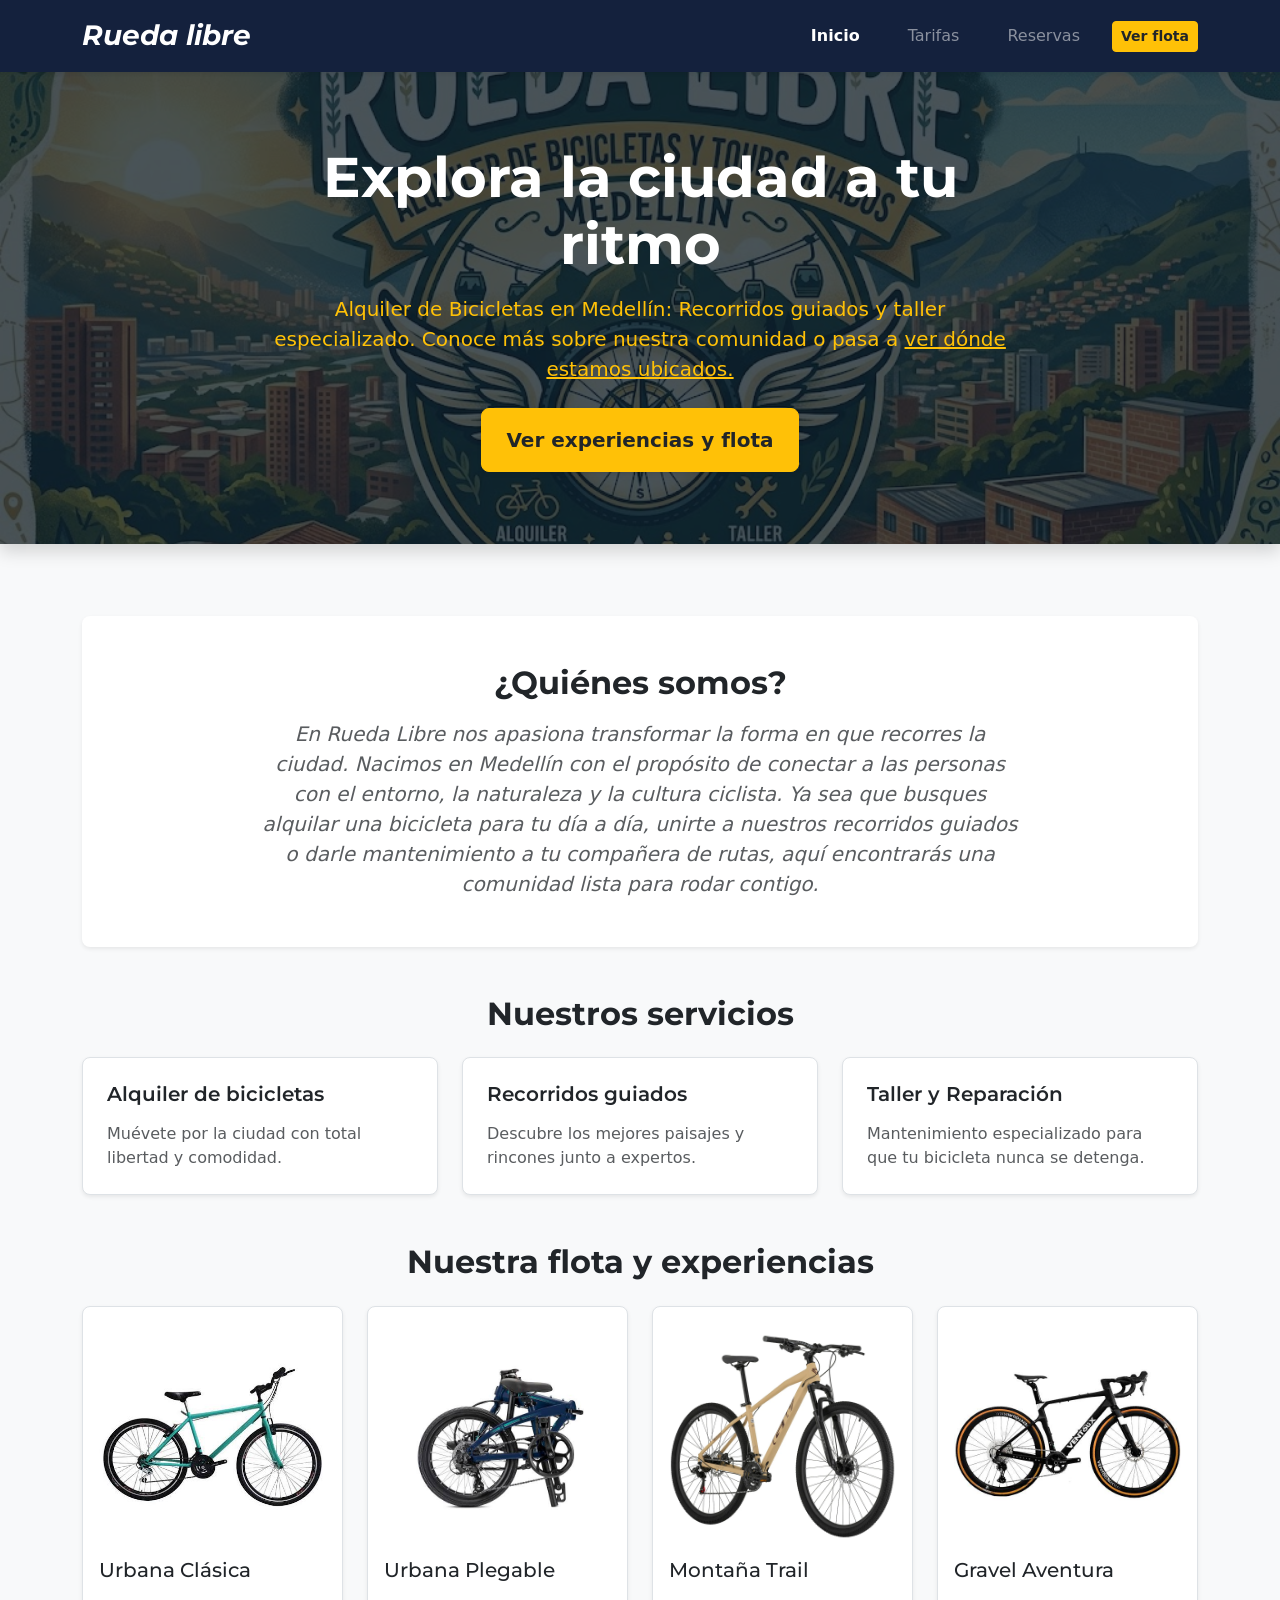
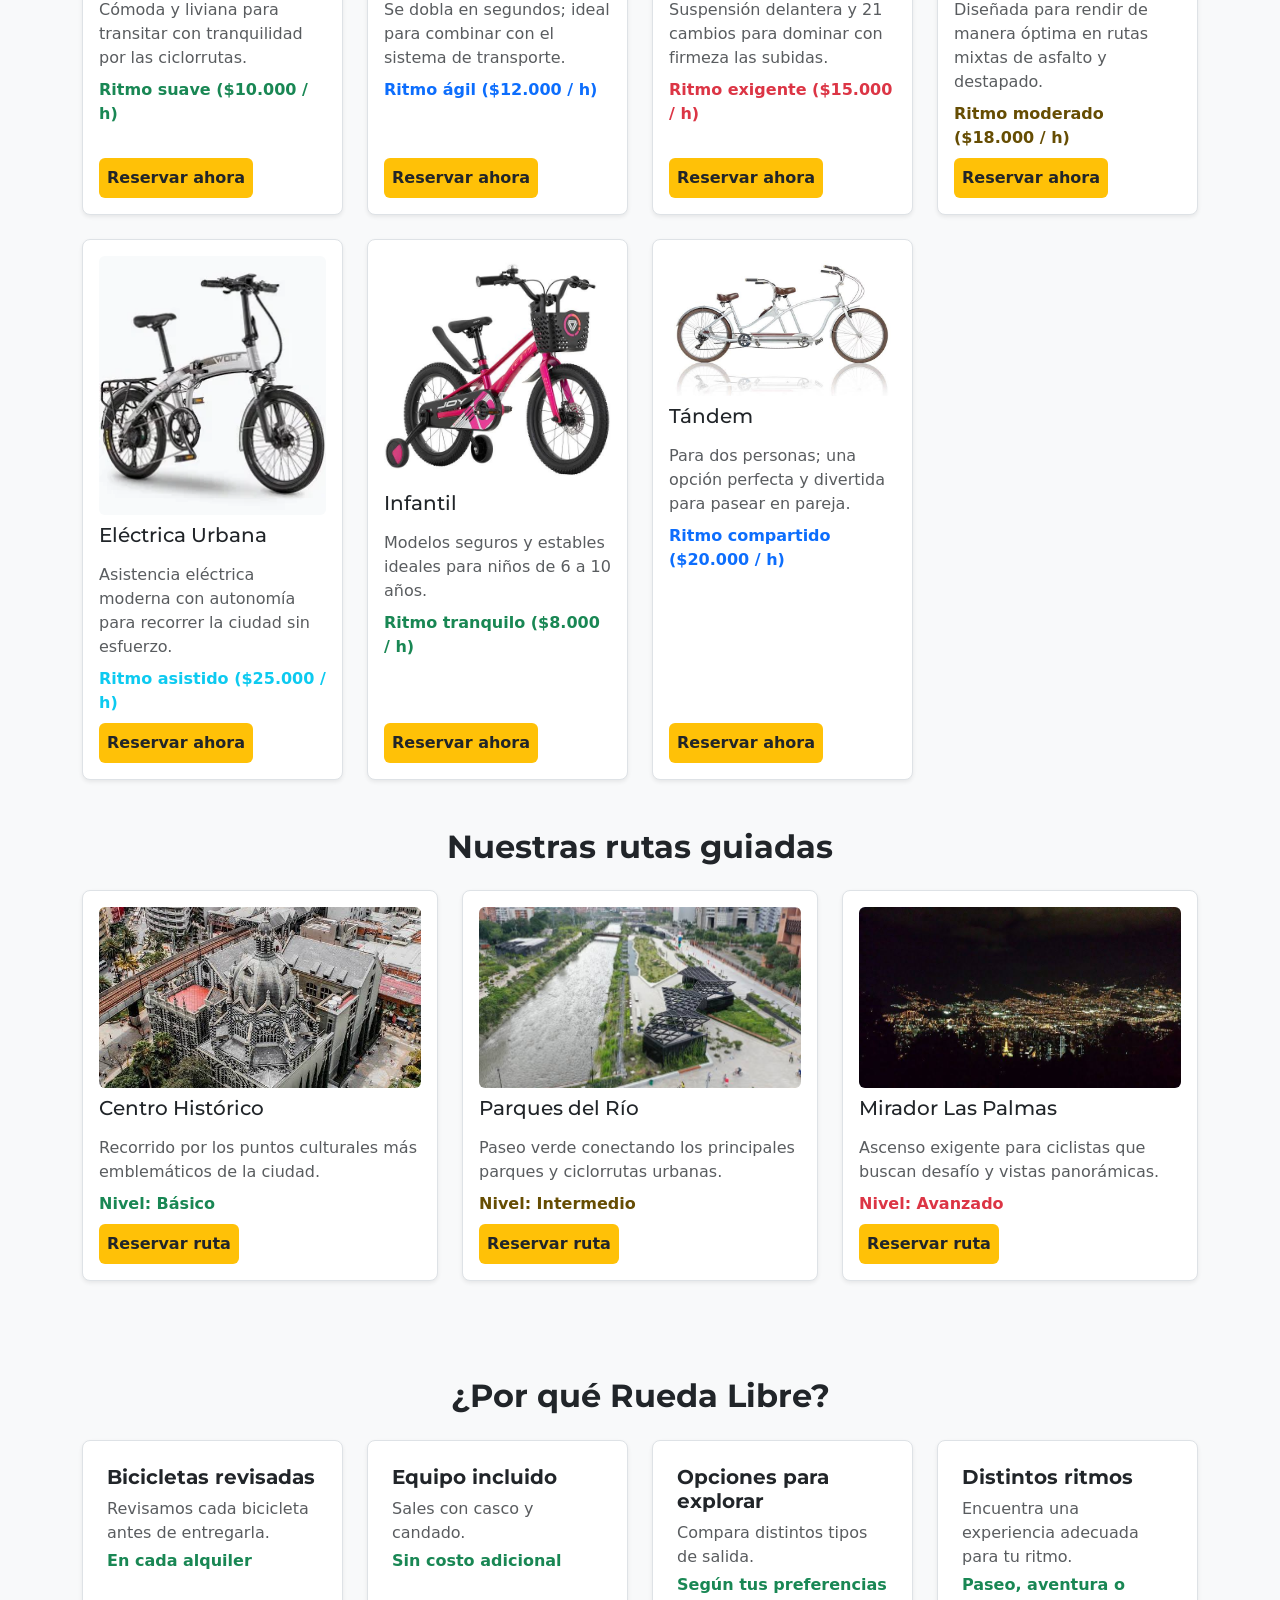
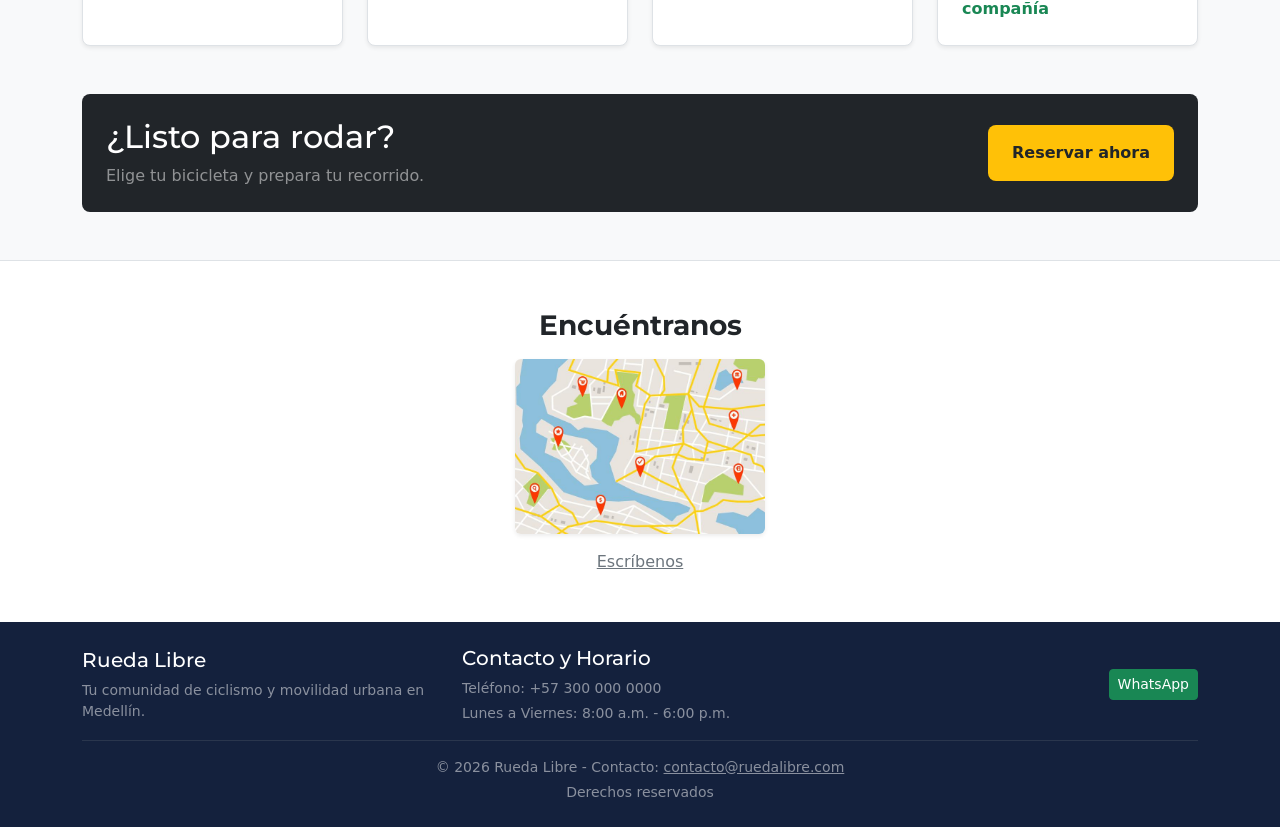
==== commit c5173226: "feat: Rueda Libre Bootstrap" ====
--- a/index.html
+++ b/index.html
@@ -1,288 +1,332 @@
 <!DOCTYPE html>
 <html lang="es">
+
 <head>
     <meta charset="UTF-8">
     <meta name="viewport" content="width=device-width, initial-scale=1.0">
-    <title>Rueda libre</title>
+    <title>Rueda Libre</title>
     <link rel="stylesheet" href="./css/styles.css">
     <link rel="preconnect" href="https://fonts.googleapis.com">
     <link rel="preconnect" href="https://fonts.gstatic.com" crossorigin>
-    <link href="https://fonts.googleapis.com/css2?family=Montserrat:ital,wght@0,100..900;1,100..900&family=Open+Sans:ital,wght@0,300..800;1,300..800&display=swap" rel="stylesheet">
-    
+    <link
+        href="https://fonts.googleapis.com/css2?family=Montserrat:ital,wght@0,100..900;1,100..900&family=Open+Sans:ital,wght@0,300..800;1,300..800&display=swap"
+        rel="stylesheet">
+    <link href="https://cdn.jsdelivr.net/npm/bootstrap@5.3.3/dist/css/bootstrap.min.css" rel="stylesheet"
+        integrity="sha384-QWTKZyjpPEjISv5WaRU9OFeRpok6YctnYmDr5pNlyT2bRjXh0JMhjY6hW+ALEwIH" crossorigin="anonymous">
 </head>
-<body>
-    <header>
-        <div class="header_container">
-            <h1><strong><em>Rueda libre </em></strong></h1>
-            <div class="nav-flota">                    
-                <nav>
-                    <ul id="menu">
-                        <li><a href="index.html" class="activo  ">Inicio</a></li>
-                        <li><a href="paginas/tarifas.html">Tarifas</a></li>
-                        <li><a href="paginas/reservas.html">Reservas</a></li>
-                    </ul>
-                </nav>
-                <a href="#flota" class="btn">Ver flota</a>
-            </div>                            
+
+<body class="bg-light">
+    <!-- Barra de navegación superior -->
+    <header class=" text-white py-3 shadow-sm sticky-top" style="background-color: #14213D;">
+        <div class="container d-flex flex-column flex-md-row justify-content-between align-items-center gap-3">
+            <h1 class="h3 m-0"><strong><em>Rueda libre</em></strong></h1>
+            <nav>
+                <ul class="nav gap-3 align-items-center m-0 list-unstyled">
+                    <li><a href="index.html" class="nav-link text-white active fw-semibold">Inicio</a></li>
+                    <li><a href="paginas/tarifas.html" class="nav-link text-white-50">Tarifas</a></li>
+                    <li><a href="paginas/reservas.html" class="nav-link text-white-50">Reservas</a></li>
+                    <li><a href="#flota" class="btn btn-warning text-dark fw-semibold btn-sm">Ver flota</a></li>
+                </ul>
+            </nav>
         </div>
     </header>
-    <div class="portada_imagen">
-        <img src="img/portada.jfif" alt="Rua's logo">
-    </div>
-    <p>
-        Alquiler de Bicicletas en Medellín: Recorridos guiados y taller especializado.
-        Conoce mas sobre nuestra comunidad.
-    </p>
-    <section class="portada_inicio">
-        <div class="portada_contenido">
-            <h2>Explora la ciudad a tu ritmo</h2>
-            <p>Alquiler de Bicicletas en Medellín: Recorridos guiados y taller especializado. Conoce más sobre nuestra comunidad o
-                pasa a <a href="#encuentranos">ver dónde estamos ubicados.</a></p>
+    <header class="bg-dark text-white py-5 mb-5 shadow position-relative overflow-hidden"
+        style="background-color: #0d1b2a !important;">
+        <img src="img/portada.jfif" alt="Logo de fondo"
+            class="position-absolute top-0 start-0 w-100 h-100 object-fit-cover opacity-25 pe-none" style="z-index: 1;">
+        <div class="container text-center py-4 position-relative" style="z-index: 2;">
+            <div class="row justify-content-center">
+                <div class="col-lg-8">
+                    <h2 class="display-4 fw-bold mb-3">Explora la ciudad a tu ritmo</h2>
+                    <p class="lead fs-5 text-warning mb-4">Alquiler de Bicicletas en Medellín: Recorridos guiados y taller
+                        especializado. Conoce más sobre nuestra comunidad o pasa a <a href="#encuentranos"
+                            class="text-warning text-decoration-underline">ver dónde estamos ubicados.</a></p>
+                    <a href="#flota" class="btn btn-warning btn-lg fw-semibold text-dark px-4 py-3 rounded-3 shadow-sm">
+                        Ver experiencias y flota
+                    </a>
+                </div>
+            </div>
+        </div>
+    </header>
+
+    <main class="container py-4">
+        <section class="mb-5 text-center bg-white p-5 rounded-3 shadow-sm">
+            <div class="row justify-content-center">
+                <div class="col-lg-9">
+                    <h2 class="fw-bold mb-3">¿Quiénes somos?</h2>
+                    <p class="text-muted fs-5 mb-0">
+                        <em>En Rueda Libre nos apasiona transformar la forma en que recorres la ciudad. Nacimos en
+                            Medellín con el propósito de conectar a las personas con el entorno, la naturaleza y la
+                            cultura ciclista. Ya sea que busques alquilar una bicicleta para tu día a día, unirte a
+                            nuestros recorridos guiados o darle mantenimiento a tu compañera de rutas, aquí encontrarás
+                            una comunidad lista para rodar contigo.</em>
+                    </p>
+                </div>
+            </div>
+        </section>
+        <section class="mb-5" aria-labelledby="servicios-titulo">
+            <h2 id="servicios-titulo" class="text-center mb-4 fw-bold">Nuestros servicios</h2>
+            <div class="row g-4">
+                <div class="col-12 col-md-4">
+                    <div class="h-100 d-flex flex-column gap-2 p-4 bg-white border rounded-3 shadow-sm">
+                        <h3 class="fs-5 fw-semibold">Alquiler de bicicletas</h3>
+                        <p class="text-muted mb-0">Muévete por la ciudad con total libertad y comodidad.</p>
+                    </div>
+                </div>
+                <div class="col-12 col-md-4">
+                    <div class="h-100 d-flex flex-column gap-2 p-4 bg-white border rounded-3 shadow-sm">
+                        <h3 class="fs-5 fw-semibold">Recorridos guiados</h3>
+                        <p class="text-muted mb-0">Descubre los mejores paisajes y rincones junto a expertos.</p>
+                    </div>
+                </div>
+                <div class="col-12 col-md-4">
+                    <div class="h-100 d-flex flex-column gap-2 p-4 bg-white border rounded-3 shadow-sm">
+                        <h3 class="fs-5 fw-semibold">Taller y Reparación</h3>
+                        <p class="text-muted mb-0">Mantenimiento especializado para que tu bicicleta nunca se detenga.
+                        </p>
+                    </div>
+                </div>
+            </div>
+        </section>
+        <section id="flota" class="mb-5" aria-labelledby="flota-titulo">
+            <h2 id="flota-titulo" class="text-center mb-4 fw-bold">Nuestra flota y experiencias</h2>
+            <div class="row g-4">
+                <!-- Tarjeta 1 -->
+                <div class="col-12 col-sm-6 col-lg-4 col-xl-3">
+                    <div class="h-100 d-flex flex-column gap-2 p-3 bg-white border rounded-3 shadow-sm">
+                        <img src="img/bicicleta_urbana.jfif" class="img-fluid rounded" loading="lazy"
+                            alt="Urbana Clásica">
+                        <h3 class="fs-5">Urbana Clásica</h3>
+                        <p class="text-muted mb-0">Cómoda y liviana para transitar con tranquilidad por las ciclorrutas.
+                        </p>
+                        <p class="fw-semibold text-success mb-0">Ritmo suave ($10.000 / h)</p>
+                        <a href="paginas/reservas.html"
+                            class="mt-auto align-self-start text-dark bg-warning p-2 rounded text-decoration-none fw-semibold">Reservar
+                            ahora</a>
+                    </div>
+                </div>
+                <!-- Tarjeta 2 -->
+                <div class="col-12 col-sm-6 col-lg-4 col-xl-3">
+                    <div class="h-100 d-flex flex-column gap-2 p-3 bg-white border rounded-3 shadow-sm">
+                        <img src="img/Urbana_plegable.jfif" class="img-fluid rounded" loading="lazy"
+                            alt="Urbana Plegable">
+                        <h3 class="fs-5">Urbana Plegable</h3>
+                        <p class="text-muted mb-0">Se dobla en segundos; ideal para combinar con el sistema de
+                            transporte.</p>
+                        <p class="fw-semibold text-primary mb-0">Ritmo ágil ($12.000 / h)</p>
+                        <a href="paginas/reservas.html"
+                            class="mt-auto align-self-start text-dark bg-warning p-2 rounded text-decoration-none fw-semibold">Reservar
+                            ahora</a>
+                    </div>
+                </div>
+                <!-- Tarjeta 3 -->
+                <div class="col-12 col-sm-6 col-lg-4 col-xl-3">
+                    <div class="h-100 d-flex flex-column gap-2 p-3 bg-white border rounded-3 shadow-sm">
+                        <img src="img/Bicicleta.webp" class="img-fluid rounded" loading="lazy" alt="Montaña Trail">
+                        <h3 class="fs-5">Montaña Trail</h3>
+                        <p class="text-muted mb-0">Suspensión delantera y 21 cambios para dominar con firmeza las
+                            subidas.</p>
+                        <p class="fw-semibold text-danger mb-0">Ritmo exigente ($15.000 / h)</p>
+                        <a href="paginas/reservas.html"
+                            class="mt-auto align-self-start text-dark bg-warning p-2 rounded text-decoration-none fw-semibold">Reservar
+                            ahora</a>
+                    </div>
+                </div>
+                <!-- Tarjeta 4 -->
+                <div class="col-12 col-sm-6 col-lg-4 col-xl-3">
+                    <div class="h-100 d-flex flex-column gap-2 p-3 bg-white border rounded-3 shadow-sm">
+                        <img src="img/Gravel_Aventura.jfif" class="img-fluid rounded" loading="lazy"
+                            alt="Gravel Aventura">
+                        <h3 class="fs-5">Gravel Aventura</h3>
+                        <p class="text-muted mb-0">Diseñada para rendir de manera óptima en rutas mixtas de asfalto y
+                            destapado.</p>
+                        <p class="fw-semibold text-warning-emphasis mb-0">Ritmo moderado ($18.000 / h)</p>
+                        <a href="paginas/reservas.html"
+                            class="mt-auto align-self-start text-dark bg-warning p-2 rounded text-decoration-none fw-semibold">Reservar
+                            ahora</a>
+                    </div>
+                </div>
+                <!-- Tarjeta 5 -->
+                <div class="col-12 col-sm-6 col-lg-4 col-xl-3">
+                    <div class="h-100 d-flex flex-column gap-2 p-3 bg-white border rounded-3 shadow-sm">
+                        <img src="img/bicicleta_electrica.webp" class="img-fluid rounded" loading="lazy"
+                            alt="Eléctrica Urbana">
+                        <h3 class="fs-5">Eléctrica Urbana</h3>
+                        <p class="text-muted mb-0">Asistencia eléctrica moderna con autonomía para recorrer la ciudad
+                            sin esfuerzo.</p>
+                        <p class="fw-semibold text-info mb-0">Ritmo asistido ($25.000 / h)</p>
+                        <a href="paginas/reservas.html"
+                            class="mt-auto align-self-start text-dark bg-warning p-2 rounded text-decoration-none fw-semibold">Reservar
+                            ahora</a>
+                    </div>
+                </div>
+                <!-- Tarjeta 6 -->
+                <div class="col-12 col-sm-6 col-lg-4 col-xl-3">
+                    <div class="h-100 d-flex flex-column gap-2 p-3 bg-white border rounded-3 shadow-sm">
+                        <img src="img/Bicicleta_infantil.jfif" class="img-fluid rounded" loading="lazy" alt="Infantil">
+                        <h3 class="fs-5">Infantil</h3>
+                        <p class="text-muted mb-0">Modelos seguros y estables ideales para niños de 6 a 10 años.</p>
+                        <p class="fw-semibold text-success mb-0">Ritmo tranquilo ($8.000 / h)</p>
+                        <a href="paginas/reservas.html"
+                            class="mt-auto align-self-start text-dark bg-warning p-2 rounded text-decoration-none fw-semibold">Reservar
+                            ahora</a>
+                    </div>
+                </div>
+                <!-- Tarjeta 7 -->
+                <div class="col-12 col-sm-6 col-lg-4 col-xl-3">
+                    <div class="h-100 d-flex flex-column gap-2 p-3 bg-white border rounded-3 shadow-sm">
+                        <img src="img/Bicicleta_tandem.jfif" class="img-fluid rounded" loading="lazy" alt="Tándem">
+                        <h3 class="fs-5">Tándem</h3>
+                        <p class="text-muted mb-0">Para dos personas; una opción perfecta y divertida para pasear en
+                            pareja.</p>
+                        <p class="fw-semibold text-primary mb-0">Ritmo compartido ($20.000 / h)</p>
+                        <a href="paginas/reservas.html"
+                            class="mt-auto align-self-start text-dark bg-warning p-2 rounded text-decoration-none fw-semibold">Reservar
+                            ahora</a>
+                    </div>
+                </div>
+            </div>
+        </section>
+        <section class="mb-5" aria-labelledby="rutas-titulo">
+            <h2 id="rutas-titulo" class="text-center mb-4 fw-bold">Nuestras rutas guiadas</h2>
+            <div class="row g-4">
+                <div class="col-12 col-md-4">
+                    <div class="h-100 d-flex flex-column gap-2 p-3 bg-white border rounded-3 shadow-sm">
+                        <div class="ratio ratio-16x9">
+                            <img src="img/Palacio de la cultura.jfif" class="object-fit-cover rounded"
+                                alt="Centro Histórico" loading="lazy">
+                        </div>
+                        <h3 class="fs-5">Centro Histórico</h3>
+                        <p class="text-muted mb-0">Recorrido por los puntos culturales más emblemáticos de la ciudad.
+                        </p>
+                        <p class="fw-semibold text-success mb-0">Nivel: Básico</p>
+                        <a href="paginas/reservas.html"
+                            class="mt-auto align-self-start text-dark bg-warning p-2 rounded text-decoration-none fw-semibold">Reservar
+                            ruta</a>
+                    </div>
+                </div>
+                <div class="col-12 col-md-4">
+                    <div class="h-100 d-flex flex-column gap-2 p-3 bg-white border rounded-3 shadow-sm">
+                        <div class="ratio ratio-16x9">
+                            <img src="img/Parques del rio.jfif" class="object-fit-cover rounded" alt="Parques del Río"
+                                loading="lazy">
+                        </div>
+                        <h3 class="fs-5">Parques del Río</h3>
+                        <p class="text-muted mb-0">Paseo verde conectando los principales parques y ciclorrutas urbanas.
+                        </p>
+                        <p class="fw-semibold text-warning-emphasis mb-0">Nivel: Intermedio</p>
+                        <a href="paginas/reservas.html"
+                            class="mt-auto align-self-start text-dark bg-warning p-2 rounded text-decoration-none fw-semibold">Reservar
+                            ruta</a>
+                    </div>
+                </div>
+                <div class="col-12 col-md-4">
+                    <div class="h-100 d-flex flex-column gap-2 p-3 bg-white border rounded-3 shadow-sm">
+                        <div class="ratio ratio-16x9">
+                            <img src="img/mirador de las palmas.jfif" class="object-fit-cover rounded"
+                                alt="Mirador Las Palmas" loading="lazy">
+                        </div>
+                        <h3 class="fs-5">Mirador Las Palmas</h3>
+                        <p class="text-muted mb-0">Ascenso exigente para ciclistas que buscan desafío y vistas
+                            panorámicas.</p>
+                        <p class="fw-semibold text-danger mb-0">Nivel: Avanzado</p>
+                        <a href="paginas/reservas.html"
+                            class="mt-auto align-self-start text-dark bg-warning p-2 rounded text-decoration-none fw-semibold">Reservar
+                            ruta</a>
+                    </div>
+                </div>
+            </div>
+        </section>
+        <section id="beneficios" class="py-5" aria-labelledby="beneficios-titulo">
+            <h2 id="beneficios-titulo" class="text-center mb-4 fw-bold">¿Por qué Rueda Libre?</h2>
+            <div class="row g-4">
+                <div class="col-12 col-sm-6 col-lg-3">
+                    <div class="h-100 p-4 bg-white border rounded-3 shadow-sm">
+                        <h3 class="fs-5 fw-bold">Bicicletas revisadas</h3>
+                        <p class="mb-1 text-muted">Revisamos cada bicicleta antes de entregarla.</p>
+                        <p class="fw-semibold text-success mb-0">En cada alquiler</p>
+                    </div>
+                </div>
+                <div class="col-12 col-sm-6 col-lg-3">
+                    <div class="h-100 p-4 bg-white border rounded-3 shadow-sm">
+                        <h3 class="fs-5 fw-bold">Equipo incluido</h3>
+                        <p class="mb-1 text-muted">Sales con casco y candado.</p>
+                        <p class="fw-semibold text-success mb-0">Sin costo adicional</p>
+                    </div>
+                </div>
+                <div class="col-12 col-sm-6 col-lg-3">
+                    <div class="h-100 p-4 bg-white border rounded-3 shadow-sm">
+                        <h3 class="fs-5 fw-bold">Opciones para explorar</h3>
+                        <p class="mb-1 text-muted">Compara distintos tipos de salida.</p>
+                        <p class="fw-semibold text-success mb-0">Según tus preferencias</p>
+                    </div>
+                </div>
+                <div class="col-12 col-sm-6 col-lg-3">
+                    <div class="h-100 p-4 bg-white border rounded-3 shadow-sm">
+                        <h3 class="fs-5 fw-bold">Distintos ritmos</h3>
+                        <p class="mb-1 text-muted">Encuentra una experiencia adecuada para tu ritmo.</p>
+                        <p class="fw-semibold text-success mb-0">Paseo, aventura o compañía</p>
+                    </div>
+                </div>
+            </div>
+        </section>
+        <section class="p-4 rounded-3 text-bg-dark mb-4" aria-labelledby="rodar-titulo">
+            <div class="d-flex flex-column flex-md-row align-items-center justify-content-between gap-3">
+                <div>
+                    <h2 id="rodar-titulo" class="mb-2">¿Listo para rodar?</h2>
+                    <p class="mb-0 text-white-50">Elige tu bicicleta y prepara tu recorrido.</p>
+                </div>
+                <a href="paginas/reservas.html"
+                    class="d-inline-block bg-warning text-dark fw-semibold px-4 py-3 rounded-3 text-decoration-none">Reservar
+                    ahora</a>
+            </div>
+        </section>
+    </main>
+    <!-- Encuéntranos -->
+    <section id="encuentranos" class="bg-white py-5 text-center border-top">
+        <div class="container">
+            <h3 class="mb-3">
+                <a href="https://www.google.com/maps/place/De+Moda+Outlet/@6.2193191,-75.5834712,17z/data=!4m6!3m5!1s0x8e4429e1dab04e05:0x5a77c25c8a5faf3a!8m2!3d6.2193831!4d-75.5833746!16s%2Fg%2F11gv_xr9wj?entry=ttu&g_ep=EgoyMDI2MTEwNC4wIKXMDSoASAFQAw%3D%3D"
+                    target="_blank" class="text-dark text-decoration-none fw-bold">Encuéntranos</a>
+            </h3>
+            <a href="https://www.google.com/maps/place/De+Moda+Outlet/@6.2193191,-75.5834712,17z/data=!4m6!3m5!1s0x8e4429e1dab04e05:0x5a77c25c8a5faf3a!8m2!3d6.2193831!4d-75.5833746!16s%2Fg%2F11gv_xr9wj?entry=ttu&g_ep=EgoyMDI2MTEwNC4wIKXMDSoASAFQAw%3D%3D"
+                target="_blank">
+                <img src="img/mapa.jpg" alt="Ubicacion en tiempo real" class="img-fluid rounded shadow-sm mb-3"
+                    style="max-width: 250px;"><br>
+            </a>
+            <a href="mailto:santirua2011@hotmail.com" target="_blank"
+                class="text-secondary text-decoration-underline">Escríbenos</a>
         </div>
     </section>
-    
-    <main>
-        <section>
-            <h2>¿Quienes somos?</h2>
-            <p>
-            <em>En Rueda Libre nos apasiona transformar la forma en que recorres la ciudad. Nacimos en Medellín con el propósito de
-            conectar a las personas con el entorno, la naturaleza y la cultura ciclista. Ya sea que busques alquilar una bicicleta
-            para tu día a día, unirte a nuestros recorridos guiados o darle mantenimiento a tu compañera de rutas, aquí encontrarás
-            una comunidad lista para rodar contigo.</em>
-            </p>
-        </section>
-        <section>
-            <h2>¿Por qué elegirnos?</h2>
-            <ul>
-                <li><strong>Equipamiento de seguridad incluido:</strong> Todos nuestros alquileres <b>incluyen casco ajustable y
-                        candado de alta seguridad</b> sin ningún costo adicional.</li>
-                <li><strong>Flexibilidad de horarios:</strong> Contamos con opciones de alquiler por horas, días o semanas que <i>se
-                        adaptan completamente a tu plan de viaje</i>.</li>
-                <li><strong>Soporte y asistencia en ruta:</strong> Si sufres algún inconveniente técnico durante tu trayecto,
-                    <i>nuestro equipo acudirá a ayudarte</i> o te cambiará la bicicleta de inmediato.</li>
-            </ul>
-        </section>
-        <section>
-            <h2>¿Como alquilar?</h2>
-            <ol>
-                <li>Elige tu bicicleta</li>
-                <li>Selecciona fecha y hora </li>
-                <li>Confirma tu Reserva</li>
-                <li>Recoge y disfruta</li>
-            </ol>
-            <p>
-                <a href="./paginas/reservas.html#formulario" class="btn">Reservar ahora</a>
-            </p>
-        </section>
-            <h2>Nuestros servicios</h2>
-            <section class="servicios-grid">
-                <!--
-                <dl>                    
-                    <dt><strong>Alquiler de bicicletas</strong></dt>
-                    <dd>Muévete por la ciudad con total libertad y comodidad</dd>
-                    <dt><strong>Recorridos guiados</strong></dt>
-                    <dd>Descubre los mejores paisajes y rincones junto a expertos</dd>
-                    <dt><strong>Taller y Reparacion</strong></dt>
-                    <dd>Mantenimiento especializado para que tu bicicleta nunca se detenga</dd>
-                </dl>
-                -->
-                <article class="tarjeta">
-                    <h3>Alquiler de bicicletas</h3>
-                    <p>Muévete por la ciudad con total libertad y comodidad</p>
-                </article>
-                <article class="tarjeta">
-                    <h3>Recorridos guiados</h3>
-                    <p>Descubre los mejores paisajes y rincones junto a expertos</p>
-                </article>
-                <article class="tarjeta">
-                    <h3>Taller y Reparacion</h3>
-                    <p>Mantenimiento especializado para que tu bicicleta nunca se detenga</p>
-                </article>
-                <article class="tarjeta">
-                    <h3>Bicicletas Urbanas</h3>
-                    <img src="img/bicicleta_urbana.jfif" alt="Bicicleta urbana">
-                    <p>Ideales para el desplazamiento diario por la ciudad.</p>
-                    <a href="paginas/reservas.html" class="btn">Reservar ahora</a>
-                </article>
-                <article class="tarjeta">
-                    <h3>Bicicletas de Montaña</h3>
-                    <img src="img/Bicicleta.webp" alt="Bicicleta urbana">
-                    <p>Potencia y tracción ideal para conquistar cualquier terreno y trocha. Ideales para recorridos mas exgentes.</p>
-                    <a href="paginas/reservas.html" class="btn">Reservar ahora</a>
-                </article>
-                <article class="tarjeta">
-                    <span class="etiqueta-nuevo">Nuevo</span>
-                    <img src="img/bicicleta_electrica.webp" alt="Bicicleta eléctrica">
-                    <h3>Bicicletas Electricas</h3>
-                    <p>Disfruta de asistencia electrica para recorrer toda la ciudad sin esfuerzo. </p>
-                    <a href="paginas/reservas.html" class="btn">Reservar ahora</a>
-                </article>
-                <p>
-                    <a href="./paginas/tarifas.html#tarifas_recorridos">Nuestras Tarifas<br></a>
-                </p>
-            </section>
-            <section class="seccion-flota">
-                <h2>Nuestra flota</h2>
-                <div class="flota-grid">
-            
-                    <!-- Modelo 1: Urbana Clásica -->
-                    <article class="tarjeta-flota">
-                        <img src="img/bicicleta_urbana.jfif" alt="Urbana Clásica">
-                        <div class="tarjeta-contenido">
-                            <h3>Urbana Clásica</h3>
-                            <p>Cómoda y liviana para las ciclorrutas.</p>
-                            <span class="precio">$10.000 <small>/ hora</small></span>
-                            <a href="paginas/reservas.html" class="btn">Reservar</a>
-                        </div>
-                    </article>
-            
-                    <!-- Modelo 2: Urbana Plegable -->
-                    <article class="tarjeta-flota">
-                        <img src="img/Urbana_plegable.jfif" alt="Urbana Plegable">
-                        <div class="tarjeta-contenido">
-                            <h3>Urbana Plegable</h3>
-                            <p>Se dobla en segundos; ideal para combinar con el metro.</p>
-                            <span class="precio">$12.000 <small>/ hora</small></span>
-                            <a href="paginas/reservas.html" class="btn">Reservar</a>
-                        </div>
-                    </article>
-            
-                    <!-- Modelo 3: Montaña Trail -->
-                    <article class="tarjeta-flota">
-                        <img src="img/Montaña_trail.avif" alt="Montaña Trail">
-                        <div class="tarjeta-contenido">
-                            <h3>Montaña Trail</h3>
-                            <p>Suspensión delantera y 21 cambios para las subidas.</p>
-                            <span class="precio">$15.000 <small>/ hora</small></span>
-                            <a href="paginas/reservas.html" class="btn">Reservar</a>
-                        </div>
-                    </article>
-            
-                    <!-- Modelo 4: Gravel Aventura -->
-                    <article class="tarjeta-flota">
-                        <img src="img/Gravel_Aventura.jfif" alt="Gravel Aventura">
-                        <div class="tarjeta-contenido">
-                            <h3>Gravel Aventura</h3>
-                            <p>Para rutas mixtas de asfalto y destapado.</p>
-                            <span class="precio">$18.000 <small>/ hora</small></span>
-                            <a href="paginas/reservas.html" class="btn">Reservar</a>
-                        </div>
-                    </article>
-            
-                    <!-- Modelo 5: Eléctrica Urbana (Con etiqueta "Nuevo" que ya creamos antes) -->
-                    <article class="tarjeta-flota tarjeta">
-                        <span class="etiqueta-nuevo">Nuevo</span>
-                        <img src="img/bicicleta_electrica.webp" alt="Eléctrica Urbana">
-                        <div class="tarjeta-contenido">
-                            <h3>Eléctrica Urbana</h3>
-                            <p>Asistencia eléctrica con 45 km de autonomía.</p>
-                            <span class="precio">$25.000 <small>/ hora</small></span>
-                            <a href="paginas/reservas.html" class="btn">Reservar</a>
-                        </div>
-                    </article>
-            
-                    <!-- Modelo 6: Infantil -->
-                    <article class="tarjeta-flota">
-                        <img src="img/Bicicleta_infantil.jfif" alt="Infantil">
-                        <div class="tarjeta-contenido">
-                            <h3>Infantil</h3>
-                            <p>Para niños de 6 a 10 años.</p>
-                            <span class="precio">$8.000 <small>/ hora</small></span>
-                            <a href="paginas/reservas.html" class="btn">Reservar</a>
-                        </div>
-                    </article>
-                    <!-- Modelo 7: Tándem -->
-                    <article class="tarjeta-flota">
-                        <img src="img/Bicicleta_tandem.jfif" alt="Tándem">
-                        <div class="tarjeta-contenido">
-                            <h3>Tándem</h3>
-                            <p>Para dos personas; perfecta para pasear en pareja.</p>
-                            <span class="precio">$20.000 <small>/ hora</small></span>
-                            <a href="paginas/reservas.html" class="btn">Reservar</a>
-                        </div>
-                    </article>
-                </div>
-            </section>
-            <section class="seccion-rutas">
-                <h2>Nuestras rutas guiadas</h2>
-                <div class="rutas-grid">
-            
-                    <!-- Ruta 1 -->
-                    <article class="tarjeta-ruta">
-                        <img src="img/Palacio de la cultura.jfif" alt="Ruta Centro Histórico">
-                        <div class="tarjeta-contenido">
-                            <h3>Centro Histórico</h3>
-                            <span class="nivel-badge nivel-basico">Nivel: Básico</span>
-                            <p>Recorrido por los puntos culturales más emblemáticos de la ciudad.</p>
-                            <a href="paginas/reservas.html" class="btn">Reservar ruta</a>
-                        </div>
-                    </article>
-            
-                    <!-- Ruta 2 -->
-                    <article class="tarjeta-ruta">
-                        <img src="img/Parques del rio.jfif" alt="Ruta Parques del Río">
-                        <div class="tarjeta-contenido">
-                            <h3>Parques del Río</h3>
-                            <span class="nivel-badge nivel-intermedio">Nivel: Intermedio</span>
-                            <p>Paseo verde conectando los principales parques y ciclorrutas urbanas.</p>
-                            <a href="paginas/reservas.html" class="btn">Reservar ruta</a>
-                        </div>
-                    </article>
-            
-                    <!-- Ruta 3 -->
-                    <article class="tarjeta-ruta">
-                        <img src="img/mirador de las palmas.jfif" alt="Ruta Mirador Palmas">
-                        <div class="tarjeta-contenido">
-                            <h3>Mirador Las Palmas</h3>
-                            <span class="nivel-badge nivel-avanzado">Nivel: Avanzado</span>
-                            <p>Ascenso exigente para ciclistas que buscan desafío y vistas panorámicas.</p>
-                            <a href="paginas/reservas.html" class="btn">Reservar ruta</a>
-                        </div>
-                    </article>
-            
-                </div>
-            </section>
-            
-        
-    </main>    
-        
-    <section id="encuentranos">
-        <h3><a href="https://www.google.com/maps/place/De+Moda+Outlet/@6.2193191,-75.5834712,17z/data=!4m6!3m5!1s0x8e4429e1dab04e05:0x5a77c25c8a5faf3a!8m2!3d6.2193831!4d-75.5833746!16s%2Fg%2F11gv_xr9wj?entry=ttu&g_ep=EgoyMDI2MTEwNC4wIKXMDSoASAFQAw%3D%3D" target="_blank">Encuentranos</a></h3>
-        <a href="https://www.google.com/maps/place/De+Moda+Outlet/@6.2193191,-75.5834712,17z/data=!4m6!3m5!1s0x8e4429e1dab04e05:0x5a77c25c8a5faf3a!8m2!3d6.2193831!4d-75.5833746!16s%2Fg%2F11gv_xr9wj?entry=ttu&g_ep=EgoyMDI2MTEwNC4wIKXMDSoASAFQAw%3D%3D" target="_blank">
-            <img src="img/mapa.jpg" alt="Ubicacion en tiempo real" width="200"><br>
-        </a>
-        <a href="mailto:santirua2011@hotmail.com" target="_blank">Escribenos<br></a>
-    </section>
-
-    <footer>
-        <div class="footer_container">
-            <div class="footer-columna">
-                <h3>Rueda Libre</h3>
-                <p>Tu comunidad de ciclismo y movilidad urbana en Medellín.</p>
-            </div>
-            
-            <div class="footer-columna">
-                <h3>Contacto</h3>
-                <p>Teléfono: +57 300 000 0000</p>
-                <p>Correo: contacto@ruedalibre.com</p>
-            </div>
-            
-            <div class="footer-columna">
-                <h3>Horario</h3>
-                <p>Lunes a Viernes: 8:00 a.m. - 6:00 p.m.</p>
-                <p>Sábados y Domingos: 9:00 a.m. - 2:00 p.m.</p>
-            </div>
-            <a href="https://wa.me/573000000000" target="_blank" rel="noopener noreferrer" class="btn-whatsapp">
-                WhatsApp
-            </a>
-            <div class="footer_bottom">
-                <p>&copy; 2026 La Bicicleta - Contacto: <a href="mailto:contacto@labicicleta.com">contacto@labicicleta.com </a></p>
-            <p>Derechos reservados</p>
-            </div>
-            
+    <footer class="text-white py-4" style="background-color: #14213D;">
+        <div class="container">
+            <div class="row g-4 justify-content-between align-items-center">
+                <div class="col-12 col-md-4">
+                    <h3 class="h5">Rueda Libre</h3>
+                    <p class="text-white-50 small mb-0">Tu comunidad de ciclismo y movilidad urbana en Medellín.</p>
+                </div>
+                <div class="col-12 col-md-4">
+                    <h3 class="h5">Contacto y Horario</h3>
+                    <p class="text-white-50 small mb-1">Teléfono: +57 300 000 0000</p>
+                    <p class="text-white-50 small mb-0">Lunes a Viernes: 8:00 a.m. - 6:00 p.m.</p>
+                </div>
+                <div class="col-12 col-md-4 text-md-end">
+                    <a href="https://wa.me/573000000000" target="_blank" rel="noopener noreferrer"
+                        class="btn btn-success btn-sm">
+                        WhatsApp
+                    </a>
+                </div>
+            </div>
+            <hr class="border-secondary my-3">
+            <div class="footer_bottom text-center text-white-50 small">
+                <p class="mb-1">&copy; 2026 Rueda Libre - Contacto: <a href="mailto:contacto@labicicleta.com"
+                        class="text-white-50">contacto@ruedalibre.com</a></p>
+                <p class="mb-0">Derechos reservados</p>
+            </div>
         </div>
-        
     </footer>
-    
+    <script src="https://cdn.jsdelivr.net/npm/bootstrap@5.3.3/dist/js/bootstrap.bundle.min.js"
+        integrity="sha384-YvpcrYf0tY3lHB60NNkmXc5s9fDVZLESaAA55NDzOxhy9GkcIdslK1eN7N6jIeHz"
+        crossorigin="anonymous"></script>
 </body>
 </html>
--- a/css/styles.css
+++ b/css/styles.css
@@ -1,4 +1,4 @@
-/* Variables de diseño */
+/*Variables de diseño y Colores de Marca */
 :root {
     --color-primario: #5d44ff;
     --verde-ruta: #1E7A4F;
@@ -8,511 +8,37 @@
     --gris-asfalto: #5B6470;
     --blanco: #FFFFFF;
 
-    /* familia tipografica */
+    /* Familia tipográfica */
     --tipog-titulo: 'Montserrat', system-ui, -apple-system, sans-serif;
     --tipog-cuerpo: 'Open Sans', system-ui, -apple-system, BlinkMacSystemFont, 'Segoe UI', Roboto, Oxygen, Ubuntu, Cantarell, sans-serif;
 
-    /*espaciado*/
-    --espacio-sm: 0.5rem;   /* Pequeño (aprox. 8px) */
-    --espacio-md: 1rem;     /* Mediano (aprox. 16px) */
-    --espacio-lg: 2rem;     /* Grande (aprox. 32px) */
-
+    /* Espaciado */
+    --espacio-sm: 0.5rem;
+    --espacio-md: 1rem;
+    --espacio-lg: 2rem;
 }
-
-
-/*Configuracion global*/
-
+/* Configuración Global y Tipografía Base*/
 *,
 *::before,
 *::after {
     box-sizing: border-box;
-    margin: 0;
-    padding: 0;
 }
-
 body {
     background-color: var(--crema);
     color: var(--gris-asfalto);
     font-family: var(--tipog-cuerpo);
     line-height: 1.6;
-    padding-bottom: 0;
 }
-
-main{
-    max-width: 65rem;
-    margin: 0 auto; 
-    padding: 0 1.5rem;
+h1,
+h2,
+h3,
+h4,
+h5,
+h6 {
+    font-family: var(--tipog-titulo);
 }
-
-h1, h2, h3 {
-    font-family: var(--tipog-titulo);
-    color: var(--gris-asfalto);
-    margin-bottom: var(--espacio-sm);
-}
-
-.seccion-oscura h1,
-.seccion-oscura h2,
-.seccion-oscura h3 {
-    color: var(--crema);
-}
-
-.seccion-clara h1,
-.seccion-clara h2,
-.seccion-clara h3 {
-    color: var(--azul-noche);    
-}
-
-/*Encabezado y navegacion*/
-
-
-header {
-    background-color: var(--azul-noche);
-    color: var(--blanco);
-    width: 100%;
-    min-height: 20vh;/* Ocupa al menos el 100% del alto de la pantalla del usuario */
-    display: flex;
-    flex-direction: column;
-    justify-content: space-between;
-    align-items: center;
-    text-align: center;
-}
-
-.header_container{
-    display: flex;
-    flex-direction: column;
-    justify-content: space-between;     /* Envía el título a la izquierda y el menú a la derecha */
-    align-items: center;    /* Centra verticalmente ambos elementos entre sí */
-    width: 100%;
-    max-width: 65rem;   /* Respeta tu ancho máximo estandarizado */
-    margin: 0 auto;     /* Centra el contenedor en pantallas grandes */
-    padding: 1.5rem 1rem;   /* Espacio interno para que no pegue de los bordes */
-    gap: 1rem;
-    box-sizing: border-box;
-
-}    
-
-.header_logo, 
-.nav-flota{
-    display: flex;
-    align-items: center;
-    justify-content: center;
-    gap: 0.75rem;
-    text-decoration: none;
-    flex-wrap: wrap;
-    text-align: center;
-    
-}
-
-
-.logo_icono{
-    width: 60px;
-    height: 60px;
-    border-radius: 40%;
-    object-fit: cover;
-    box-shadow: 0 2px 5px rgba(0, 0, 0, 0.2);
-}
-
-header nav ul#menu {
-    list-style: none;
-    display: flex;
-    flex-wrap: wrap;
-    gap: var(--espacio-md);
-    align-items: center;
-    justify-content: center;
-    margin: 0;
-    padding: 0;
-}
-.btn[href]{/*--------------------------------------*/
-    padding: 6px 12px;
-    font-size: 0.9rem;
-    display: inline-block;
-}
-
-
-#menu li{
-    margin: 0;
-}
-
-#menu a {
-    color: var(--gris-asfalto);
-    text-decoration: none;
-    padding: 0.25rem 0.5rem;
-    transition: color 0.2s ease;
-}
-
-#menu a.activo {
-    color: var(--verde-ruta);
-    font-weight: 600;
-}
-#menu a:hover {
-    color: var(--naranja-pedal);
-}
-#menu a:focus {
-    outline: 2px solid var(--naranja-pedal);
-    outline-offset: 2px;
-    background-color: rgba(243, 154, 43, 0.1);
-}
-.portada_inicio{
-    display: flex;
-    flex-direction: column;
-    align-items: center;
-    gap: var(--espacio-lg);
-    max-width: 65rem;
-    margin: 0 auto;
-    padding: 3rem 1.5rem;
-    text-align: center;
-}
-
-.portada_contenido{
-    display: flex;
-    flex-direction: column;
-    justify-content: center;
-    text-align: center;
-}
-
-.portada_contenido h2 {
-    font-size: 1.8rem;
-    color: var(--azul-noche);
-    margin-bottom: var(--espacio-sm);
-}
-
-.portada_contenido p {
-    margin-bottom: var(--espacio-md);
-    color: var(--gris-asfalto);
-}
-.portada_imagen img{
-    width: 100%;
-    height: auto;
-    border-radius: var(--espacio-sm);
-    object-fit: cover;
-    box-shadow: 0 4px 12px rgba(20, 33, 61, 0.15);
-    filter: brightness(0.7);
-    transition: filter 0.3s ease;
-}
-
-
-/*Tarjetas y servicios*/
-
-.servicios-grid,
-.flota-grid, 
-.rutas-grid{
-    display: grid;
-    grid-template-columns: 1fr;
-    gap: var(--espacio-md);
-    margin-top: var(--espacio-md);
-    margin-bottom: var(--espacio-lg);
-}
-
-.seccion-flota, 
-.seccion-rutas{
-    margin-bottom: var(--espacio-lg);
-}
-.seccion-flota h2, 
-.seccion-rutas h2{
-    margin-bottom: var(--espacio-md);
-    font-size: 1.75rem;
-}
-
-/*Tarjetas*/
-
-.servicios-grid article img {
-    width: 100%;
-    height: auto;
-    border-radius: 4px;
-    margin-bottom: var(--espacio-md);
-}
-.tarjeta, 
-.servicios-grid article,
-.tarjeta-ruta,
-.tarjeta-flota {
-    position: relative;
-    background-color: var(--blanco);
-    border: 1px solid rgba(91, 100, 112, 0.2);
-    border-radius: var(--espacio-sm);
-    overflow: hidden;
-    padding: 1.5rem;
-    box-shadow: 0 2px 8px rgba(20, 33, 61, 0.05);
-    display: flex;
-    flex-direction: column;
-    transition: transform 0.2s ease, box-shadow 0.2s ease;
-}
-.tarjeta:hover, 
-.servicios-grid article:hover,
-.tarjeta-flota:hover,
-.tarjeta-ruta:hover
- {
-    transform: translateY(-4px);
-    box-shadow: 0 4px 12px rgba(20, 33, 61, 0.1);
-}
-
-.tarjeta img,
-.servicios-grid article img, 
-.tarjeta-flota img, 
-.tarjeta-ruta img{
-    width: 100%;
-    height: 180px;
-    object-fit: contain;
-    background-color: #FFFFFF;
-    border-radius: 4px;
-}
-
-.tarjeta-contenido{
-    padding: 0;
-    display: flex;
-    flex-direction: column;
-    flex-grow: 1; /* Ocupa todo el alto disponible para alinear los botones en fila */
-}
-
-.tarjeta-contenido h3{
-    font-size: 1.2rem;
-    margin-bottom: 0.25rem;
-}
-
-.tarjeta-contenido p{
-    font-size: 0.95rem;
-    color: var(--gris-asfalto);
-    margin-bottom: var(--espacio-md);
-    flex-grow: 1; /* Permite que la descripción se expanda y los precios/botones queden alineados abajo */
-}
-.tarjeta-contenido .btn{
-    width: 100%;
-    text-align: center;
-    padding: 0.75rem 1rem;
-    margin-top: auto;
-}
-.precio small{ /*small*/
-    font-size: 0.8rem;
-    font-weight: normal;
-    color: var(--gris-asfalto); 
-}
-
-.etiqueta-nuevo {
-    position: absolute;
-    top: 1rem;
-    right: 1rem;
-    background-color: var(--naranja-pedal);
-    color: var(--azul-noche);
-    font-family: var(--tipog-titulo);
-    font-size: 0.75rem;
-    font-weight: bold;
-    padding: 0.25rem 0.75rem;
-    border-radius: 50px;
-    box-shadow: 0 2px 4px rgba(0, 0, 0, 0.15);
-    z-index: 10;
-}
-/*
-{
-    margin-bottom: var(--espacio-lg);
-    max-width: 65rem;
-    margin: 0 auto;
-    padding:  0 1.5rem;
-}
-{
-    margin-bottom: var(--espacio-lg);
-    font-size: 1.75rem;
-}
-{
-    display: grid;
-    grid-template-columns: repeat(3, 1fr);
-    gap: var(--espacio-md);
-} */
-
-
-.nivel-badge {
-    display: inline-block;
-    padding: 0.25rem 0.5rem;
-    border-radius: 4px;
-    font-size: 0.8rem;
-    font-weight: bold;
-    margin-bottom: var(--espacio-sm);
-    align-self: flex-start;
-}
-.nivel-basico {
-    background-color: #e8f5e9;
-    color: var(--verde-ruta);
-}
-.nivel-intermedio {
-    background-color: #fff3e0;
-    color: var(--naranja-pedal);
-}
-.nivel-avanzado {
-    background-color: #e3f2fd;
-    color: var(--azul-noche);
-}
-
-/*Tablas */
-
-table {
-    width: 100%;
-    border-collapse: collapse;
-    margin-bottom: var(--espacio-md);
-    background-color: var(--blanco);
-    border-radius: 4px;
-    overflow-x: auto;
-    display: block;
-    box-shadow: 0 2px 8px rgba(20, 33, 61, 0.05);
-}
-
-th, td{
-    padding: 0.5rem 0.6rem;
-    font-size: 0.85rem;
-    text-align: left;
-    border-bottom: 1px solid rgba(91, 100, 112, 0.2);
-}
-
-th {
-    background-color: var(--azul-noche);
-    color: var(--blanco);
-    font-family: var(--tipog-titulo);
-    font-weight: bold;
-}
-
-tbody tr:nth-child(even) {
-    background-color: var(--crema);
-}
-
-tbody tr:hover {
-    background-color: rgba(243, 154, 43, 0.05);
-}
-
-/*Formularios*/
-
-.contenedor-reservas{
-    display: flex;
-    flex-direction: column;
-    gap: 2rem;
-    max-width: 65rem;
-    margin: 1.5rem auto;
-    padding: 0 1rem;
-}
-
-.columna-lateral{
-    display: flex;
-    flex-direction: column;
-    gap: 1.5rem;
-}
-
-.columna-lateral section,
-.columna-lateral aside {
-    background-color: var(--blanco);
-    border: 1px solid rgba(91, 100, 112, 0.2);
-    border-radius: var(--espacio-sm);
-    padding: 1.5rem;
-    box-shadow: 0 2px 8px rgba(20, 33, 61, 0.05);
-}
-
-.columna-lateral h2 {
-    color: var(--azul-noche);
-    font-size: 1.25rem;
-    margin-bottom: var(--espacio-sm);
-}
-
-#formulario{
-    width: 100%;
-    box-sizing: border-box;
-}
-
-form div {
-    margin-bottom: 1.25rem;
-}
-
-label {
-    display: block;
-    margin-top: var(--espacio-md);
-    font-family: var(--tipog-titulo);
-    font-weight: 600;
-    font-size: 0.95rem;
-    color: var(--azul-noche);
-}
-
-input[type="text"],
-input[type="email"],
-input[type="date"],
-input[type="tel"],
-input[type="number"],
-select,
-textarea {
-    width: 100%;
-    padding: 0.75rem 1rem;
-    border: 1px solid rgba(91, 100, 112, 0.3);
-    border-radius: 6px;
-    background-color: var(--blanco);
-    font-family: var(--tipog-cuerpo);
-    font-size: 0.95rem;
-    color: var(--gris-asfalto);
-    transition: all 0.2s ease;
-    box-sizing: border-box;
-}
-
-input:focus, 
-textarea:focus, 
-select:focus {
-    outline: none;
-    background-color: var(--blanco);
-    border-color: var(--naranja-pedal);
-    box-shadow: 0 0 0 3px rgba(243, 154, 43, 0.3);
-}
-
-fieldset{
-    border: 1px solid rgba(91, 100, 112, 0.2);
-    border-radius: var(--espacio-sm);
-    padding: 1.25rem;
-    margin-bottom: var(--espacio-lg);
-    background-color: var(--blanco);
-    box-shadow: 0 2px 8px rgba(20, 33, 61, 0.05);
-}
-
-legend {
-    font-family: var(--tipog-titulo);
-    font-weight: 700;
-    color: var(--azul-noche);
-    padding: 0 0.5rem;
-    font-size: 1.1rem;
-}
-
-.fila-doble{
-    display: flex;
-    flex-direction: column;
-    gap: 0;
-    width: 100%;
-}
-.fila-doble p{
-    margin: 0;
-}
-
-/*Botones*/
-
-.btn,
-button[type="submit"] {
-    display: inline-block;
-    padding: 1rem 2rem;
-    font-size: 1rem;
-    font-family: var(--tipog-titulo);
-    font-weight: 700;
-    background-color: var(--verde-ruta);
-    color: var(--blanco);
-    border: none;
-    border-radius: 4px;
-    cursor: pointer;
-    text-decoration: none;
-    text-align: center;
-    transition: background-color 0.2s ease;
-}
-
-button[type="submit"]:hover,
-.btn:hover {
-    filter: brightness(1.15);
-    background-color: var(--naranja-pedal);
-    color: var(--azul-noche);
-}
-.btn:focus{/*--------------------------------------------*/
-    background-color: var(--naranja-pedal);
-    color: var(--azul-noche);
-    outline: 3px solid var(--azul-noche);
-    outline-offset: 2px;
-}
-
-.btn-whatsapp{
+/* Botón flotante WhatsApp */
+.btn-whatsapp {
     position: fixed;
     bottom: 1.5rem;
     right: 1.5rem;
@@ -528,144 +54,12 @@
     z-index: 1000;
     transition: transform 0.2s ease, background-color 0.2s ease;
 }
-
-.btn-whatsapp:hover{
+.btn-whatsapp:hover {
     background-color: #128C7E;
     transform: translateY(-2px);
+    color: #FFFFFF;
 }
-.btn-whatsapp:focus{
+.btn-whatsapp:focus {
     outline: none;
     box-shadow: 0 0 0 3px rgba(37, 211, 102, 0.4);
-}
-
-/*Secciones claras y contenedores*/
-
-.seccion-clara {
-    background-color: var(--crema);
-    color: var(--gris-asfalto);
-    padding: var(--espacio-md) 0;
-}
-
-.seccion-oscura {
-    background-color: var(--azul-noche);
-    color: var(--blanco);
-    padding: var(--espacio-md) 0;
-}
-
-/*Footer o pie de pagina*/
-
-footer {
-    background-color: var(--azul-noche);
-    color: var(--blanco);
-    text-align: center;
-    width: 100%;
-    padding: var(--espacio-lg) 0 2rem 0;
-    margin-top: var(--espacio-lg);
-    font-size: 0.9rem;
-}
-.footer_container{
-    display: flex;
-    flex-direction: column;
-    justify-content: space-between;
-    align-items: center;
-    flex-wrap: wrap;
-    max-width: 65rem;
-    margin: 0 auto;
-    gap: var(--espacio-lg);  
-}
-
-.footer-columna{
-    width: 100%;
-}
-
-.footer-columna h3{
-    color: var(--blanco);
-    margin-bottom: var(--espacio-sm);
-    font-size: 1.1rem;
-}
-
-.footer_bottom{
-    max-width: 65rem;
-    margin: 2rem auto 0 auto;
-    padding: 1.5rem 1.5rem 0 1.5rem;
-    border-top: 1px solid rgba(255, 255, 255, 0.15);
-    display: flex;
-    flex-direction: column;
-    align-items: center;
-    gap: 1rem;
-
-    
-
-}
-
-@media (min-width: 768px) {
-    .header_container {
-        flex-direction: row;
-        justify-content: space-between;
-        padding: 1.5rem 2rem;
-        gap: 0;
-    }
-    .portada_inicio{
-        display: grid;
-        grid-template-columns: 1fr 1fr;
-        align-items: center;
-        text-align: left;
-        padding: 3rem 1.5em;
-    }
-    .portada_contenido{
-        align-items: flex-start;
-        text-align: left;
-    }
-    .rutas-grid, 
-    .flota-grid,
-    .contenedor-reservas{
-        grid-template-columns: repeat(2, 1fr);
-    }
-    .fila-doble {
-            flex-direction: row;
-            gap: 1rem;
-    }
-    .fila-doble p {
-            flex: 1;
-    }
-    
-    .footer_container {
-        flex-direction: row;
-        justify-content: space-between;
-        align-items: flex-start;
-        flex-wrap: wrap;
-    }
-    
-    .footer-columna {
-        flex: 1;
-        min-width: 220px;
-        text-align: left;
-    }
-    
-    .footer_bottom {
-        flex-direction: row;
-        justify-content: space-between;
-    }
-    th, td{
-        padding: 0.75rem 1rem;
-        font-size: 0.95rem;
-    }
-    
-    table {
-        display: table;
-    }
-    
-}
-@media (min-width: 1024px) {
-    .rutas-grid {
-        grid-template-columns: repeat(3, 1fr);
-    }
-
-    .contenedor-reservas {
-        display: grid;
-        grid-template-columns: 2fr 1fr;
-        gap: 2.5rem;
-        align-items: start;
-        padding: 0 1.5rem;
-    }
 }
